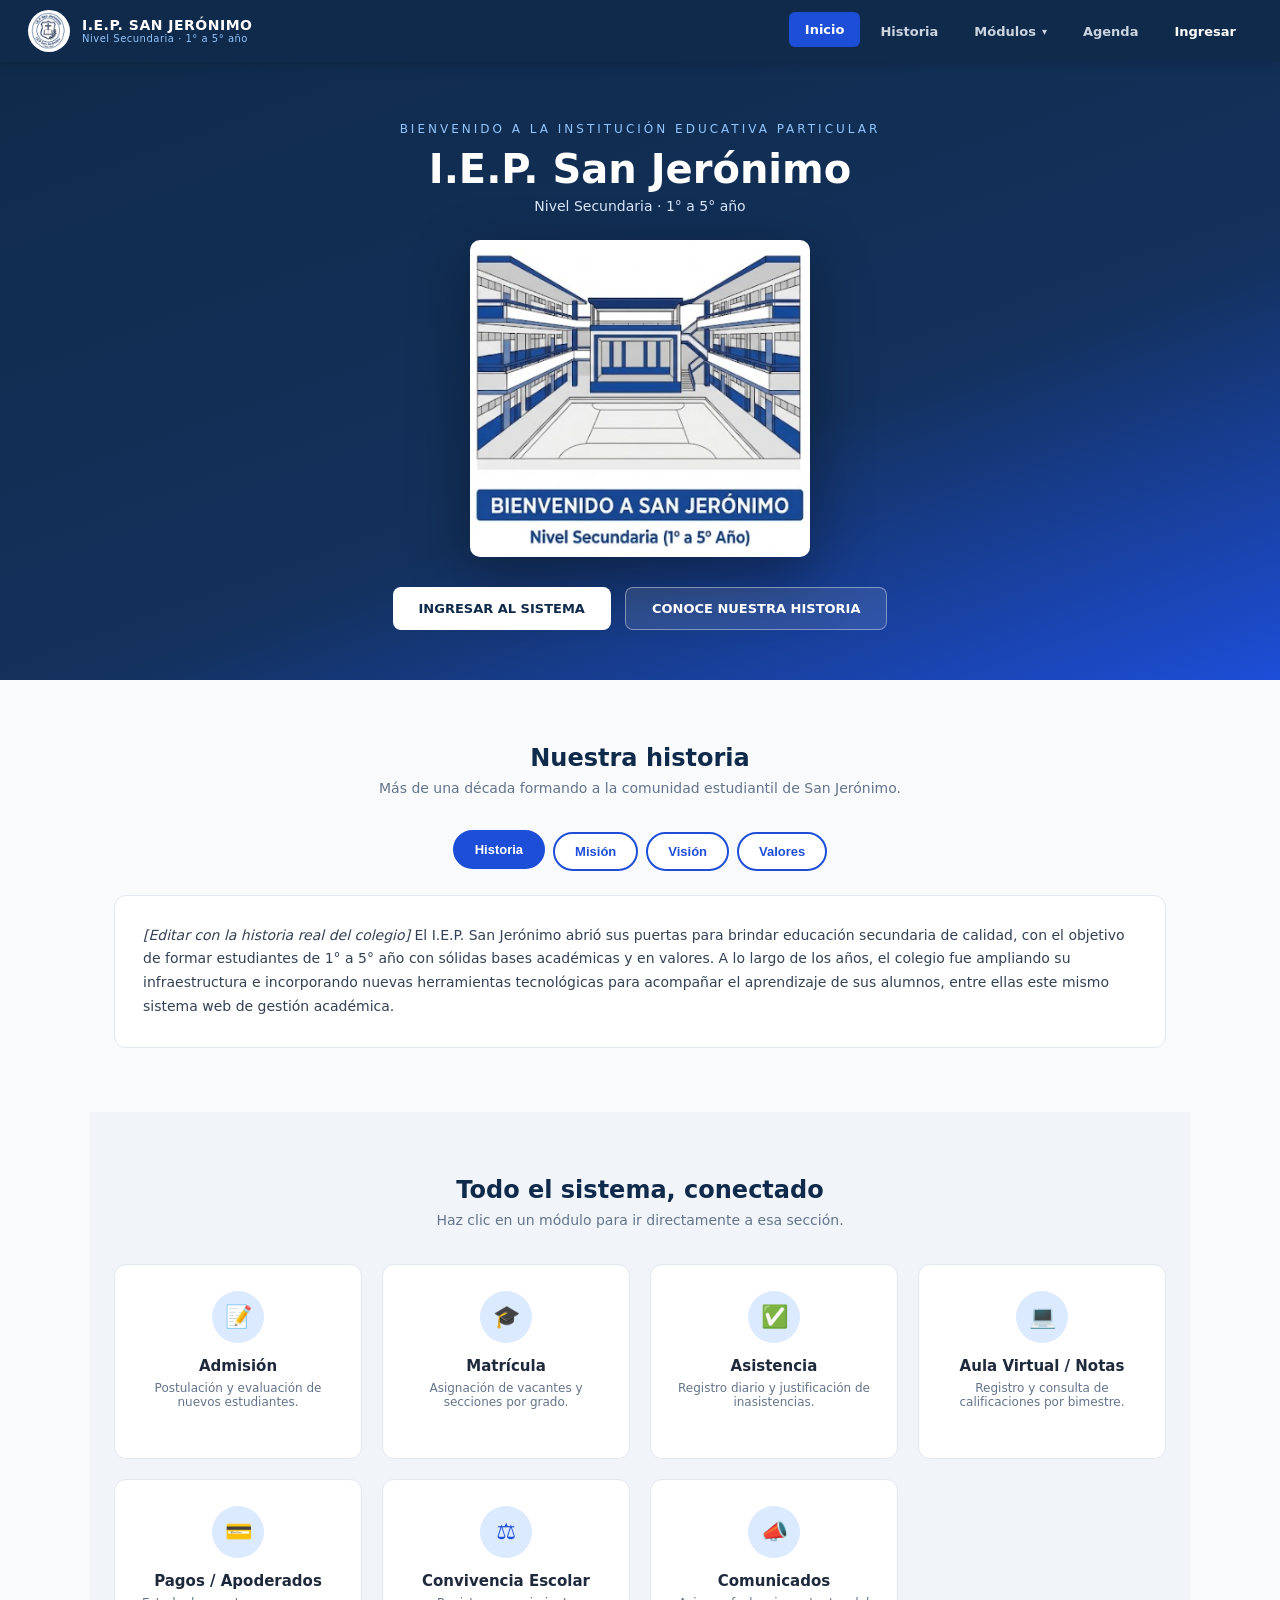
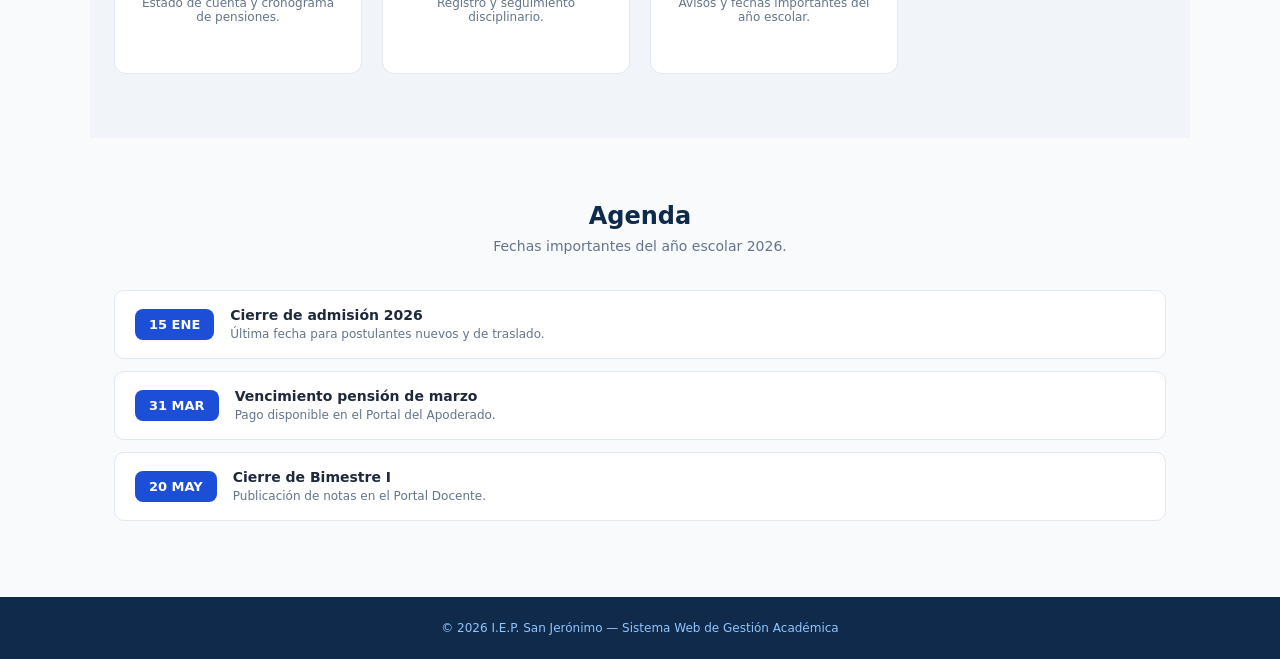
==== index.html @ d905e69b "Fix image source path in index.html" ====
<!DOCTYPE html>
<html lang="es">
<head>
    <meta charset="UTF-8">
    <meta name="viewport" content="width=device-width, initial-scale=1.0">
    <meta name="description" content="Portal Web Institucional I.E.P San Jerónimo - Gestión Académica">
    <title>I.E.P San Jerónimo - Inicio</title>
    <style>
        * { box-sizing: border-box; margin: 0; padding: 0; }
        html { scroll-behavior: smooth; }
        body { font-family: 'Segoe UI', system-ui, sans-serif; background: #f8fafc; color: #1e293b; min-height: 100vh; }
        :root { --azul-oscuro: #0f2a4a; --azul: #1d4ed8; --azul-claro: #dbeafe; }

        /* ===== NAVBAR ===== */
        .navbar { background: var(--azul-oscuro); color: white; padding: 10px 28px; display: flex; justify-content: space-between; align-items: center; position: sticky; top: 0; z-index: 1000; box-shadow: 0 2px 10px rgba(0,0,0,0.15); }
        .brand { display: flex; align-items: center; gap: 12px; }
        .brand img { width: 42px; height: 42px; border-radius: 50%; background: white; padding: 2px; }
        .brand-title { font-size: 14px; font-weight: 700; letter-spacing: 0.5px; line-height: 1.2; }
        .brand-title small { display: block; font-size: 10px; font-weight: 400; color: #93c5fd; }

        .nav-links { display: flex; gap: 4px; list-style: none; align-items: center; }
        .nav-links > li { position: relative; }
        .nav-links > li > a, .nav-links button.dropdown-toggle { color: #cbd5e1; text-decoration: none; padding: 10px 16px; border-radius: 6px; font-size: 13px; font-weight: 600; transition: all 0.25s ease; background: none; border: none; cursor: pointer; font-family: inherit; display: inline-flex; align-items: center; gap: 6px; }
        .nav-links > li > a:hover, .nav-links > li > a.active, .dropdown-toggle:hover { background: var(--azul); color: white; transform: translateY(-2px); }
        .caret { font-size: 10px; transition: transform 0.25s ease; }
        .nav-links li.open .caret { transform: rotate(180deg); }

        .dropdown-menu { position: absolute; top: 100%; left: 0; background: white; color: #1e293b; min-width: 200px; border-radius: 8px; box-shadow: 0 12px 30px rgba(0,0,0,0.2); overflow: hidden; margin-top: 8px;
            opacity: 0; visibility: hidden; transform: translateY(-10px) scale(0.97); transition: all 0.25s ease; }
        .nav-links li.open .dropdown-menu { opacity: 1; visibility: visible; transform: translateY(0) scale(1); }
        .dropdown-menu a { display: block; padding: 12px 16px; color: #334155; text-decoration: none; font-size: 13px; font-weight: 600; border-bottom: 1px solid #f1f5f9; transition: background 0.2s ease, padding-left 0.2s ease; }
        .dropdown-menu a:last-child { border-bottom: none; }
        .dropdown-menu a:hover { background: var(--azul-claro); color: var(--azul); padding-left: 22px; }

        .btn-ingresar { background: var(--azul); color: white !important; }
        .btn-ingresar:hover { background: #1e40af !important; }

        @media (max-width: 860px) { .nav-links { display: none; } }

        /* ===== HERO ===== */
        .hero { background: linear-gradient(160deg, var(--azul-oscuro), #13315c 60%, var(--azul)); padding: 60px 20px 50px; text-align: center; overflow: hidden; }
        .hero .eyebrow { color: #93c5fd; letter-spacing: 3px; text-transform: uppercase; font-size: 12px; opacity: 0; animation: fadeUp 0.7s ease-out 0.1s forwards; }
        .hero h1 { color: white; font-size: clamp(26px, 5vw, 40px); margin: 10px 0 6px; opacity: 0; animation: fadeUp 0.7s ease-out 0.3s forwards; }
        .hero .sub { color: #dbeafe; font-size: 14px; opacity: 0; animation: fadeUp 0.7s ease-out 0.5s forwards; }
        @keyframes fadeUp { from { opacity: 0; transform: translateY(24px); } to { opacity: 1; transform: translateY(0); } }

        .hero-illustration { max-width: 340px; margin: 26px auto 0; opacity: 0; animation: fadeUp 0.8s ease-out 0.65s forwards, float 5s ease-in-out 1.5s infinite; }
        .hero-illustration img { width: 100%; display: block; filter: drop-shadow(0 20px 30px rgba(0,0,0,0.35)); border-radius: 10px; }
        @keyframes float { 0%, 100% { transform: translateY(0); } 50% { transform: translateY(-12px); } }

        .hero-actions { margin-top: 30px; display: flex; gap: 14px; justify-content: center; flex-wrap: wrap; opacity: 0; animation: fadeUp 0.7s ease-out 0.9s forwards; }
        .btn-hero { padding: 13px 26px; border-radius: 8px; font-weight: 700; text-decoration: none; font-size: 13px; text-transform: uppercase; transition: all 0.3s ease; cursor: pointer; border: none; font-family: inherit; }
        .btn-hero.primary { background: white; color: var(--azul-oscuro); }
        .btn-hero.primary:hover { transform: translateY(-3px); box-shadow: 0 8px 20px rgba(0,0,0,0.3); }
        .btn-hero.ghost { background: rgba(255,255,255,0.1); color: white; border: 1px solid rgba(255,255,255,0.4); backdrop-filter: blur(4px); }
        .btn-hero.ghost:hover { background: rgba(255,255,255,0.2); transform: translateY(-3px); }

        /* ===== SECCIONES ===== */
        .section { max-width: 1100px; margin: 0 auto; padding: 64px 24px; }
        .section-title { text-align: center; margin-bottom: 36px; }
        .section-title h2 { color: var(--azul-oscuro); font-size: 24px; margin-bottom: 8px; }
        .section-title p { color: #64748b; font-size: 14px; }

        .reveal { opacity: 0; transform: translateY(30px); transition: opacity 0.7s ease, transform 0.7s ease; }
        .reveal.visible { opacity: 1; transform: translateY(0); }

        /* --- Historia con pestañas --- */
        .tabs { display: flex; justify-content: center; gap: 8px; flex-wrap: wrap; margin-bottom: 24px; }
        .tab-btn { padding: 10px 20px; border-radius: 999px; border: 2px solid var(--azul); background: white; color: var(--azul); font-weight: 700; font-size: 13px; cursor: pointer; transition: all 0.25s ease; }
        .tab-btn.active, .tab-btn:hover { background: var(--azul); color: white; transform: translateY(-2px); }
        .tab-panel { display: none; background: white; border: 1px solid #e2e8f0; border-radius: 12px; padding: 28px; font-size: 14px; line-height: 1.7; color: #334155; animation: fadeUp 0.5s ease-out; }
        .tab-panel.active { display: block; }

        /* --- Tarjetas de módulos (interactivas) --- */
        .cards { display: grid; grid-template-columns: repeat(auto-fit, minmax(220px, 1fr)); gap: 20px; }
        .card { background: white; border: 1px solid #e2e8f0; border-radius: 12px; padding: 26px; text-align: center; text-decoration: none; color: inherit; display: block; transition: transform 0.35s ease, box-shadow 0.35s ease, border-color 0.35s ease; position: relative; overflow: hidden; }
        .card:hover { transform: translateY(-8px) scale(1.02); box-shadow: 0 16px 30px rgba(0,0,0,0.12); border-color: var(--azul); }
        .card .icon { width: 52px; height: 52px; background: var(--azul-claro); color: var(--azul); border-radius: 50%; display: flex; align-items: center; justify-content: center; font-size: 22px; margin: 0 auto 14px; transition: transform 0.35s ease; }
        .card:hover .icon { transform: rotate(-8deg) scale(1.1); }
        .card h3 { font-size: 15px; margin-bottom: 6px; color: #1e293b; }
        .card p { font-size: 12px; color: #64748b; }
        .card .clic { font-size: 11px; color: var(--azul); font-weight: 700; text-transform: uppercase; letter-spacing: 0.5px; margin-top: 10px; opacity: 0; transform: translateY(6px); transition: all 0.3s ease; }
        .card:hover .clic { opacity: 1; transform: translateY(0); }
        .card.disabled { opacity: 0.55; cursor: not-allowed; }
        .card.disabled:hover { transform: none; box-shadow: none; border-color: #e2e8f0; }

        .agenda-item { display: flex; gap: 16px; align-items: center; background: white; border: 1px solid #e2e8f0; border-radius: 10px; padding: 16px 20px; margin-bottom: 12px; transition: transform 0.3s ease, border-color 0.3s ease; }
        .agenda-item:hover { transform: translateX(6px); border-color: var(--azul); }
        .agenda-date { background: var(--azul); color: white; border-radius: 8px; padding: 8px 14px; font-weight: 700; font-size: 13px; min-width: 64px; text-align: center; }
        .agenda-text strong { display: block; font-size: 14px; }
        .agenda-text span { font-size: 12px; color: #64748b; }

        footer { background: var(--azul-oscuro); color: #93c5fd; text-align: center; padding: 24px; font-size: 12px; }

        /* ===== MODAL LOGIN ===== */
        .modal-overlay { position: fixed; inset: 0; background: rgba(15,23,42,0.6); backdrop-filter: blur(3px); display: flex; align-items: center; justify-content: center; z-index: 2000;
            opacity: 0; visibility: hidden; transition: opacity 0.3s ease, visibility 0.3s ease; padding: 20px; }
        .modal-overlay.open { opacity: 1; visibility: visible; }
        .card-login { background: white; border-radius: 12px; box-shadow: 0 20px 50px rgba(0,0,0,0.35); width: 100%; max-width: 400px; overflow: hidden;
            transform: scale(0.9) translateY(20px); transition: transform 0.3s ease; }
        .modal-overlay.open .card-login { transform: scale(1) translateY(0); }
        .card-header { background: var(--azul); color: white; padding: 20px; text-align: center; position: relative; }
        .card-header h1 { font-size: 18px; text-transform: uppercase; font-weight: 700; }
        .modal-close { position: absolute; top: 12px; right: 14px; background: none; border: none; color: white; font-size: 20px; cursor: pointer; transition: transform 0.2s ease; }
        .modal-close:hover { transform: rotate(90deg); }
        .card-body { padding: 25px; }
        .form-group { margin-bottom: 16px; }
        label { display: block; font-weight: 600; margin-bottom: 6px; font-size: 13px; color: #334155; }
        input, select, button.btn-main { width: 100%; padding: 11px; border: 1px solid #cbd5e1; border-radius: 6px; font-size: 13px; transition: all 0.3s ease; }
        input:focus, select:focus { outline: none; border-color: var(--azul); box-shadow: 0 0 0 3px rgba(29,78,216,0.15); }
        .btn-main { background: var(--azul); color: white; border: none; font-weight: 700; cursor: pointer; text-transform: uppercase; margin-top: 10px; }
        .btn-main:hover { background: #1e40af; transform: translateY(-2px); box-shadow: 0 4px 12px rgba(29,78,216,0.3); }
        .hint { font-size: 11px; color: #64748b; margin-top: 10px; text-align: center; }
    </style>
</head>
<body>
    <nav class="navbar">
        <div class="brand">
            <img src="logo.png" alt="Logo I.E.P San Jerónimo">
            <div class="brand-title">I.E.P. SAN JERÓNIMO<small>Nivel Secundaria · 1° a 5° año</small></div>
        </div>
        <ul class="nav-links">
            <li><a href="index.html" class="active">Inicio</a></li>
            <li><a href="#historia">Historia</a></li>
            <li class="dropdown">
                <button class="dropdown-toggle" data-dropdown>Módulos <span class="caret">▾</span></button>
                <div class="dropdown-menu">
                    <a href="admision.html">Admisión</a>
                    <a href="matricula.html">Matrícula</a>
                    <a href="notas.html">Portal Docente</a>
                    <a href="libreta.html">Apoderados</a>
                    <a href="procesos.html">Convivencia</a>
                </div>
            </li>
            <li><a href="#agenda">Agenda</a></li>
            <li><button class="dropdown-toggle btn-ingresar" id="btn-abrir-login">Ingresar</button></li>
        </ul>
    </nav>

    <header class="hero">
        <div class="eyebrow">Bienvenido a la Institución Educativa Particular</div>
        <h1>I.E.P. San Jerónimo</h1>
        <p class="sub">Nivel Secundaria · 1° a 5° año</p>
        <div class="hero-illustration"><img src="bienvenida.png" alt="Ilustración del colegio San Jerónimo"></div>
        <div class="hero-actions">
            <button class="btn-hero primary" id="btn-hero-login">Ingresar al sistema</button>
            <a href="#historia" class="btn-hero ghost">Conoce nuestra historia</a>
        </div>
    </header>

    <section class="section" id="historia">
        <div class="section-title reveal">
            <h2>Nuestra historia</h2>
            <p>Más de una década formando a la comunidad estudiantil de San Jerónimo.</p>
        </div>
        <div class="tabs reveal">
            <button class="tab-btn active" data-tab="historia">Historia</button>
            <button class="tab-btn" data-tab="mision">Misión</button>
            <button class="tab-btn" data-tab="vision">Visión</button>
            <button class="tab-btn" data-tab="valores">Valores</button>
        </div>
        <div class="tab-panel active" id="tab-historia">
            <p><em>[Editar con la historia real del colegio]</em> El I.E.P. San Jerónimo abrió sus puertas para brindar educación secundaria de calidad, con el objetivo de formar estudiantes de 1° a 5° año con sólidas bases académicas y en valores. A lo largo de los años, el colegio fue ampliando su infraestructura e incorporando nuevas herramientas tecnológicas para acompañar el aprendizaje de sus alumnos, entre ellas este mismo sistema web de gestión académica.</p>
        </div>
        <div class="tab-panel" id="tab-mision">
            <p><em>[Editar con la misión real del colegio]</em> Brindar una educación secundaria integral, que combine excelencia académica, formación en valores y uso responsable de la tecnología, preparando a los estudiantes para los retos de la educación superior y la vida.</p>
        </div>
        <div class="tab-panel" id="tab-vision">
            <p><em>[Editar con la visión real del colegio]</em> Ser reconocidos como una institución educativa líder en la formación de estudiantes de secundaria, destacando por la innovación en sus procesos académicos y administrativos.</p>
        </div>
        <div class="tab-panel" id="tab-valores">
            <p><em>[Editar con los valores reales del colegio]</em> Respeto, responsabilidad, honestidad y compromiso con el aprendizaje, presentes en cada nivel de 1° a 5° de secundaria.</p>
        </div>
    </section>

    <section class="section" id="modulos" style="background:#f1f5f9;">
        <div class="section-title reveal">
            <h2>Todo el sistema, conectado</h2>
            <p>Haz clic en un módulo para ir directamente a esa sección.</p>
        </div>
        <div class="cards">
            <a href="admision.html" class="card reveal"><div class="icon">📝</div><h3>Admisión</h3><p>Postulación y evaluación de nuevos estudiantes.</p><div class="clic">Hacer clic para ver →</div></a>
            <a href="matricula.html" class="card reveal"><div class="icon">🎓</div><h3>Matrícula</h3><p>Asignación de vacantes y secciones por grado.</p><div class="clic">Hacer clic para ver →</div></a>
            <a href="asistencia.html" class="card reveal"><div class="icon">✅</div><h3>Asistencia</h3><p>Registro diario y justificación de inasistencias.</p><div class="clic">Hacer clic para ver →</div></a>
            <a href="notas.html" class="card reveal"><div class="icon">💻</div><h3>Aula Virtual / Notas</h3><p>Registro y consulta de calificaciones por bimestre.</p><div class="clic">Hacer clic para ver →</div></a>
            <a href="libreta.html" class="card reveal"><div class="icon">💳</div><h3>Pagos / Apoderados</h3><p>Estado de cuenta y cronograma de pensiones.</p><div class="clic">Hacer clic para ver →</div></a>
            <a href="procesos.html" class="card reveal"><div class="icon">⚖️</div><h3>Convivencia Escolar</h3><p>Registro y seguimiento disciplinario.</p><div class="clic">Hacer clic para ver →</div></a>
            <a href="#agenda" class="card reveal"><div class="icon">📣</div><h3>Comunicados</h3><p>Avisos y fechas importantes del año escolar.</p><div class="clic">Hacer clic para ver →</div></a>
        </div>
    </section>

    <section class="section" id="agenda">
        <div class="section-title reveal">
            <h2>Agenda</h2>
            <p>Fechas importantes del año escolar 2026.</p>
        </div>
        <div class="agenda-item reveal">
            <div class="agenda-date">15 ENE</div>
            <div class="agenda-text"><strong>Cierre de admisión 2026</strong><span>Última fecha para postulantes nuevos y de traslado.</span></div>
        </div>
        <div class="agenda-item reveal">
            <div class="agenda-date">31 MAR</div>
            <div class="agenda-text"><strong>Vencimiento pensión de marzo</strong><span>Pago disponible en el Portal del Apoderado.</span></div>
        </div>
        <div class="agenda-item reveal">
            <div class="agenda-date">20 MAY</div>
            <div class="agenda-text"><strong>Cierre de Bimestre I</strong><span>Publicación de notas en el Portal Docente.</span></div>
        </div>
    </section>

    <footer>
        © 2026 I.E.P. San Jerónimo — Sistema Web de Gestión Académica
    </footer>

    <div class="modal-overlay" id="modal-login">
        <div class="card-login">
            <header class="card-header">
                <button class="modal-close" id="btn-cerrar-login">✕</button>
                <h1>Acceso al Sistema</h1>
                <p style="font-size: 12px; opacity: 0.9;">Nivel Secundaria (1° a 5° Año)</p>
            </header>
            <section class="card-body">
                <form id="form-login">
                    <div class="form-group">
                        <label for="rol">Rol de Usuario</label>
                        <select id="rol">
                            <option value="ADMINISTRADOR">Administrador</option>
                            <option value="PROFESOR">Profesor</option>
                            <option value="AUXILIAR">Auxiliar / Coordinador</option>
                            <option value="ESTUDIANTE">Estudiante</option>
                            <option value="APODERADO">Apoderado</option>
                        </select>
                    </div>
                    <div class="form-group">
                        <label for="codigo">Código de Alumno / DNI</label>
                        <input type="text" id="codigo" placeholder="Ingrese su código o DNI" required>
                    </div>
                    <div class="form-group">
                        <label for="pass">Contraseña</label>
                        <input type="password" id="pass" placeholder="••••••••" required>
                    </div>
                    <button type="submit" class="btn-main">Ingresar al Sistema</button>
                    <p class="hint">La contraseña no se valida aún contra base de datos (avance de Semana 8: control de acceso por sesión de rol).</p>
                </form>
            </section>
        </div>
    </div>

    <script src="auth.js"></script>
    <script>
        // --- Dropdown de módulos ---
        document.querySelectorAll('[data-dropdown]').forEach(function (btn) {
            btn.addEventListener('click', function (e) {
                e.stopPropagation();
                btn.parentElement.classList.toggle('open');
            });
        });
        document.addEventListener('click', function () {
            document.querySelectorAll('li.dropdown.open').forEach(li => li.classList.remove('open'));
        });

        // --- Pestañas de Historia/Misión/Visión/Valores ---
        document.querySelectorAll('.tab-btn').forEach(function (btn) {
            btn.addEventListener('click', function () {
                document.querySelectorAll('.tab-btn').forEach(b => b.classList.remove('active'));
                document.querySelectorAll('.tab-panel').forEach(p => p.classList.remove('active'));
                btn.classList.add('active');
                document.getElementById('tab-' + btn.dataset.tab).classList.add('active');
            });
        });

        // --- Modal de login ---
        const modal = document.getElementById('modal-login');
        function abrirModal() { modal.classList.add('open'); }
        function cerrarModal() { modal.classList.remove('open'); }
        document.getElementById('btn-abrir-login').addEventListener('click', abrirModal);
        document.getElementById('btn-hero-login').addEventListener('click', abrirModal);
        document.getElementById('btn-cerrar-login').addEventListener('click', cerrarModal);
        modal.addEventListener('click', function (e) { if (e.target === modal) cerrarModal(); });

        document.getElementById('form-login').addEventListener('submit', function (e) {
            e.preventDefault();
            const rol = document.getElementById('rol').value;
            const codigo = document.getElementById('codigo').value;
            iniciarSesion(rol, codigo);
            const destino = PAGINAS_PERMITIDAS[rol][0];
            window.location.href = destino;
        });

        (function () {
            const sesion = obtenerSesion();
            if (sesion && PAGINAS_PERMITIDAS[sesion.rol]) {
                const btnHero = document.getElementById('btn-hero-login');
                btnHero.textContent = 'Continuar como ' + sesion.rol;
                btnHero.onclick = function () { window.location.href = PAGINAS_PERMITIDAS[sesion.rol][0]; };
            }
        })();

        // --- Scroll reveal ---
        const observer = new IntersectionObserver(function (entries) {
            entries.forEach(function (entry) {
                if (entry.isIntersecting) {
                    entry.target.classList.add('visible');
                    observer.unobserve(entry.target);
                }
            });
        }, { threshold: 0.15 });
        document.querySelectorAll('.reveal').forEach(function (el) { observer.observe(el); });
    </script>
</body>
</html>
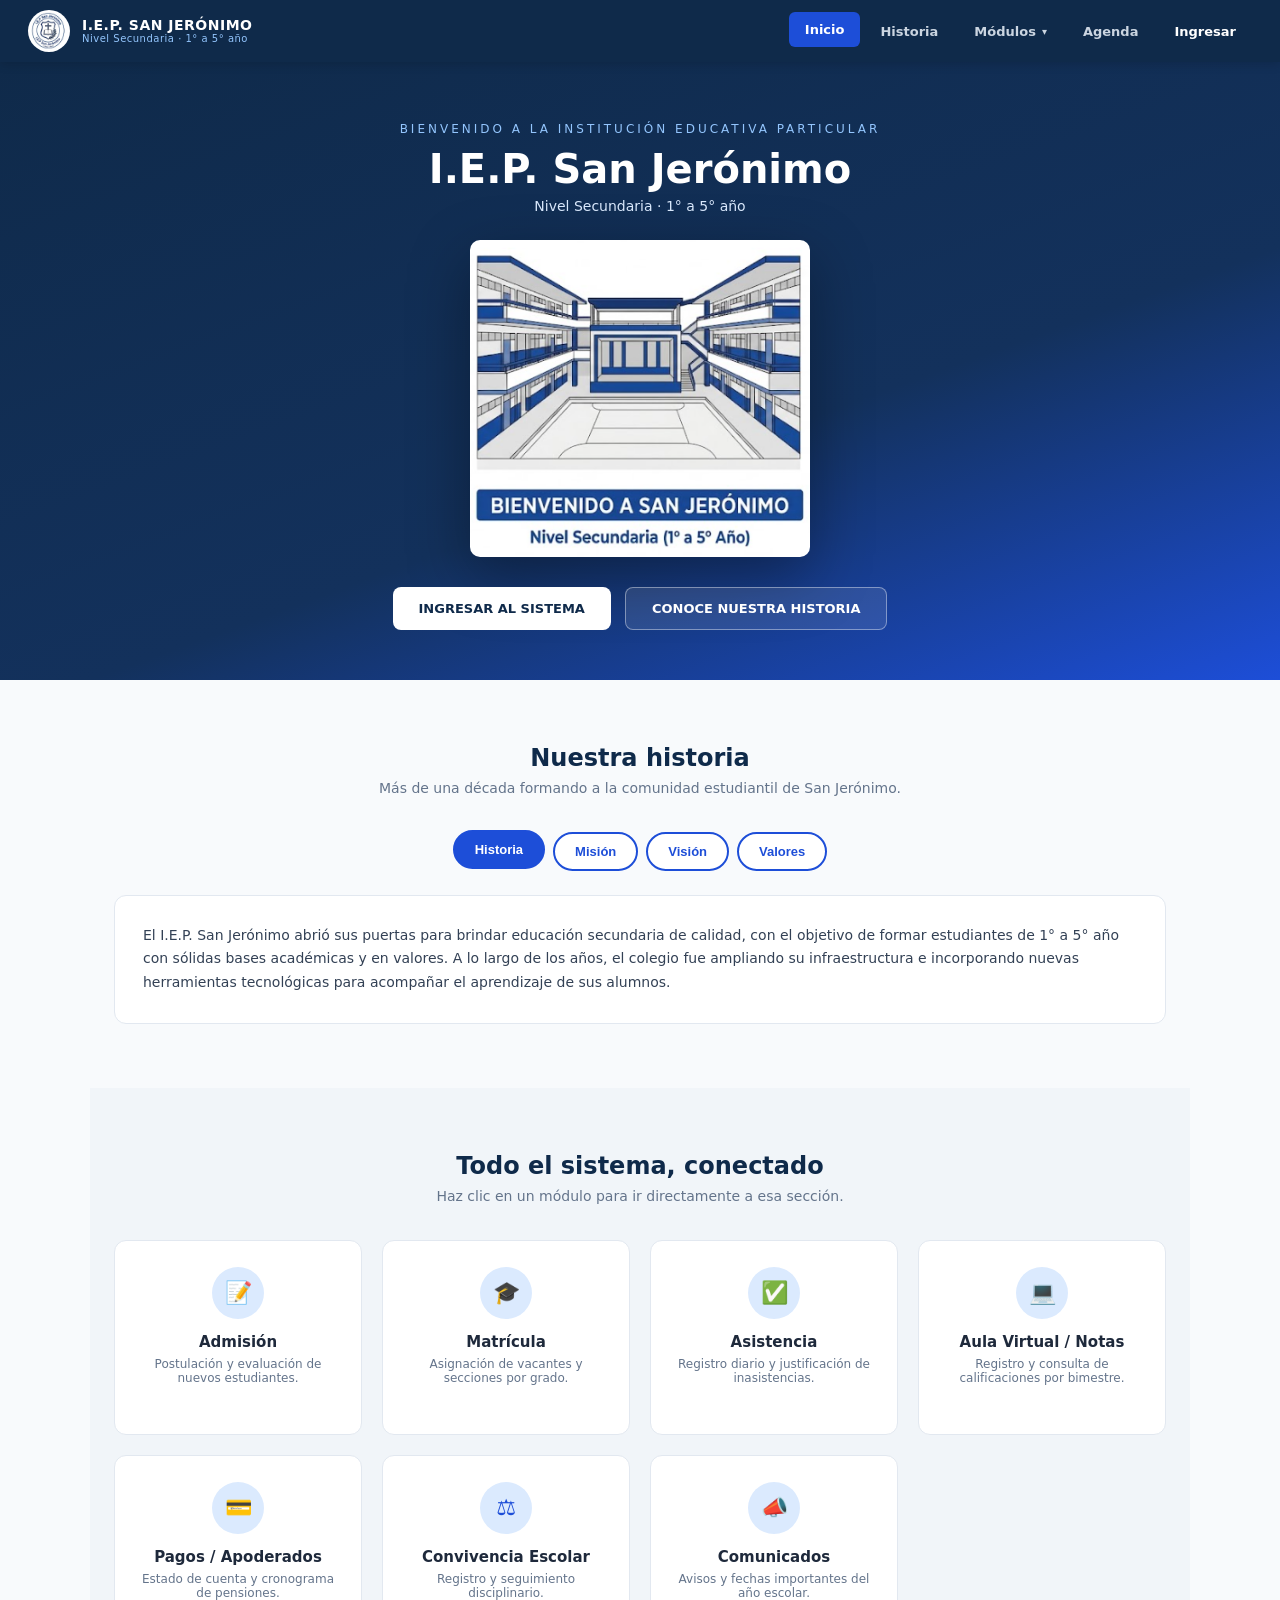
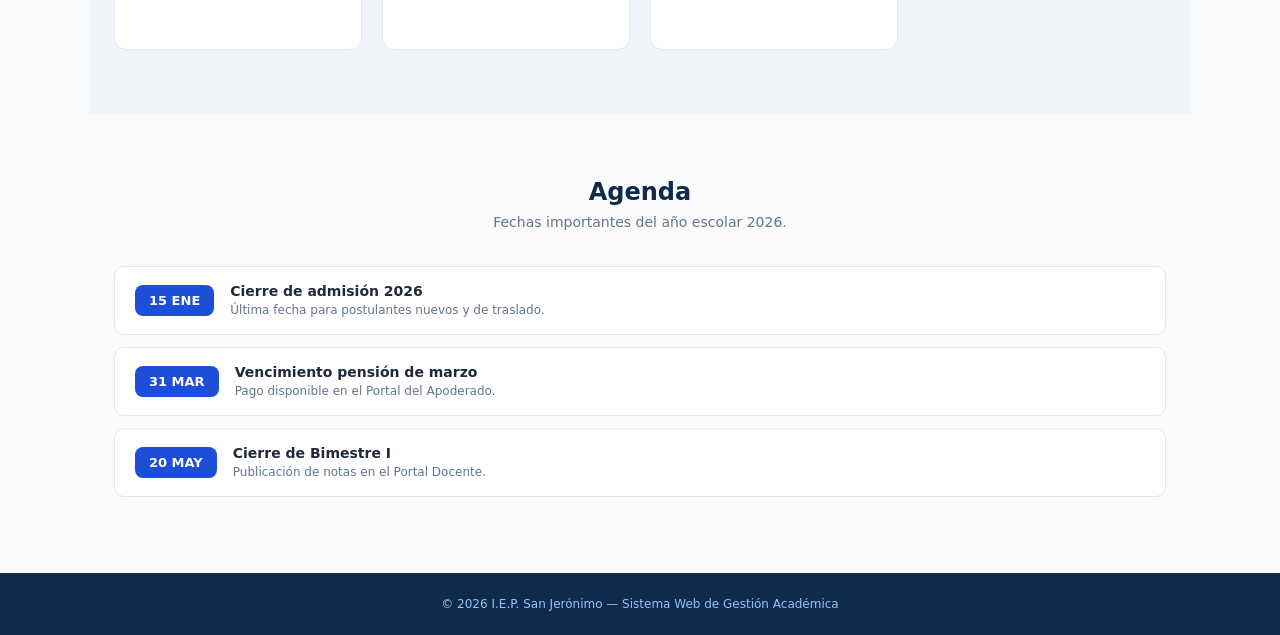
==== commit 8282e128: "Update index.html" ====
--- a/index.html
+++ b/index.html
@@ -160,16 +160,16 @@
             <button class="tab-btn" data-tab="valores">Valores</button>
         </div>
         <div class="tab-panel active" id="tab-historia">
-            <p><em>[Editar con la historia real del colegio]</em> El I.E.P. San Jerónimo abrió sus puertas para brindar educación secundaria de calidad, con el objetivo de formar estudiantes de 1° a 5° año con sólidas bases académicas y en valores. A lo largo de los años, el colegio fue ampliando su infraestructura e incorporando nuevas herramientas tecnológicas para acompañar el aprendizaje de sus alumnos, entre ellas este mismo sistema web de gestión académica.</p>
+            <p><em></em> El I.E.P. San Jerónimo abrió sus puertas para brindar educación secundaria de calidad, con el objetivo de formar estudiantes de 1° a 5° año con sólidas bases académicas y en valores. A lo largo de los años, el colegio fue ampliando su infraestructura e incorporando nuevas herramientas tecnológicas para acompañar el aprendizaje de sus alumnos.</p>
         </div>
         <div class="tab-panel" id="tab-mision">
-            <p><em>[Editar con la misión real del colegio]</em> Brindar una educación secundaria integral, que combine excelencia académica, formación en valores y uso responsable de la tecnología, preparando a los estudiantes para los retos de la educación superior y la vida.</p>
+            <p><em></em> Brindar una educación secundaria integral, que combine excelencia académica, formación en valores y uso responsable de la tecnología, preparando a los estudiantes para los retos de la educación superior y la vida.</p>
         </div>
         <div class="tab-panel" id="tab-vision">
-            <p><em>[Editar con la visión real del colegio]</em> Ser reconocidos como una institución educativa líder en la formación de estudiantes de secundaria, destacando por la innovación en sus procesos académicos y administrativos.</p>
+            <p><em></em> Ser reconocidos como una institución educativa líder en la formación de estudiantes de secundaria, destacando por la innovación en sus procesos académicos y administrativos.</p>
         </div>
         <div class="tab-panel" id="tab-valores">
-            <p><em>[Editar con los valores reales del colegio]</em> Respeto, responsabilidad, honestidad y compromiso con el aprendizaje, presentes en cada nivel de 1° a 5° de secundaria.</p>
+            <p><em></em> Respeto, responsabilidad, honestidad y compromiso con el aprendizaje, presentes en cada nivel de 1° a 5° de secundaria.</p>
         </div>
     </section>
 
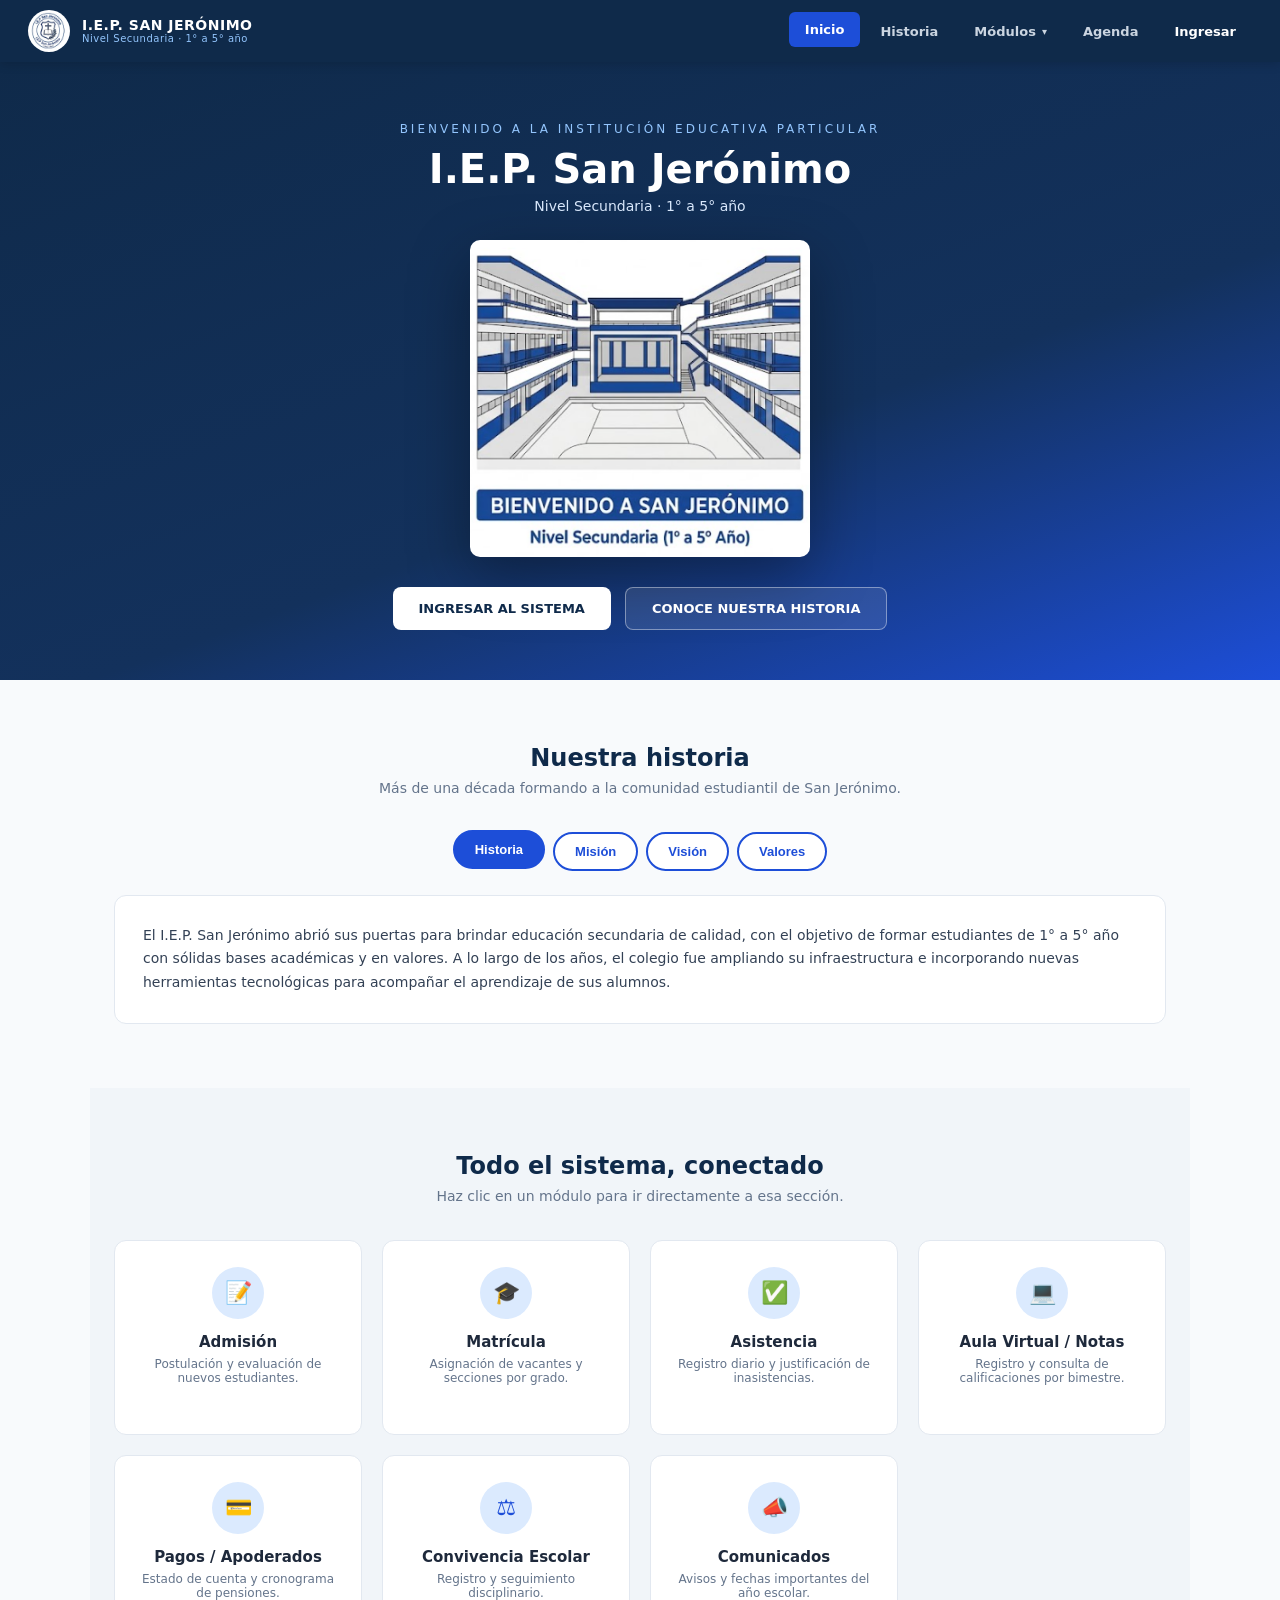
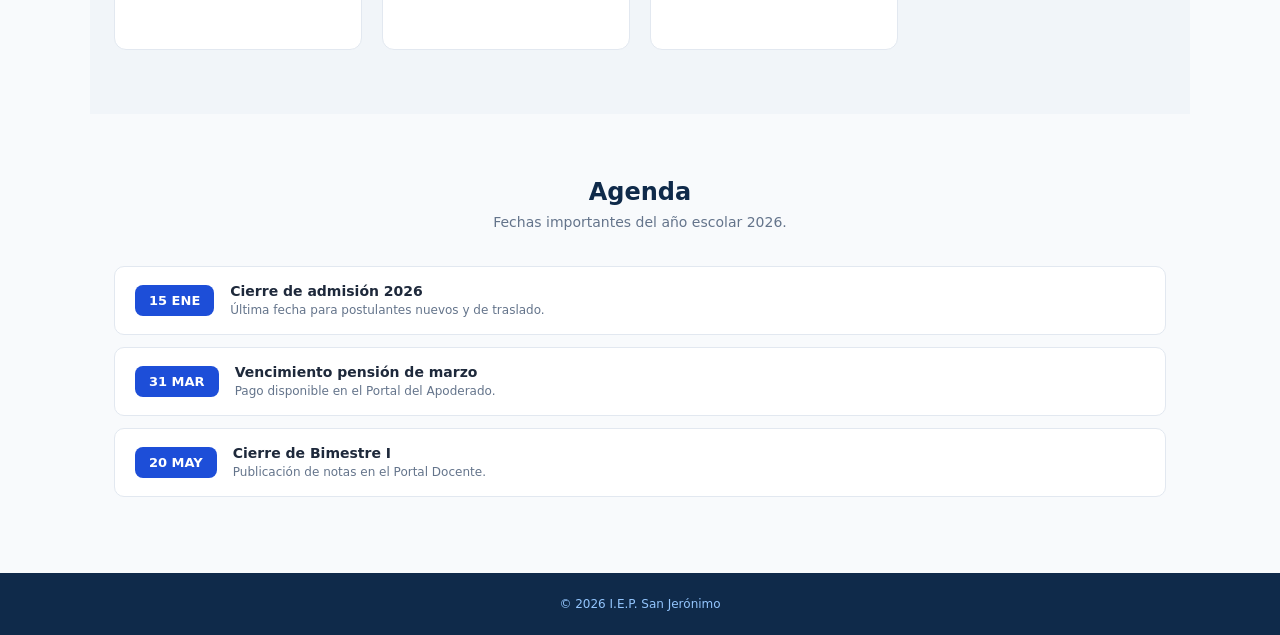
==== commit 3ae84a3f: "Update index.html" ====
--- a/index.html
+++ b/index.html
@@ -209,7 +209,7 @@
     </section>
 
     <footer>
-        © 2026 I.E.P. San Jerónimo — Sistema Web de Gestión Académica
+        © 2026 I.E.P. San Jerónimo
     </footer>
 
     <div class="modal-overlay" id="modal-login">
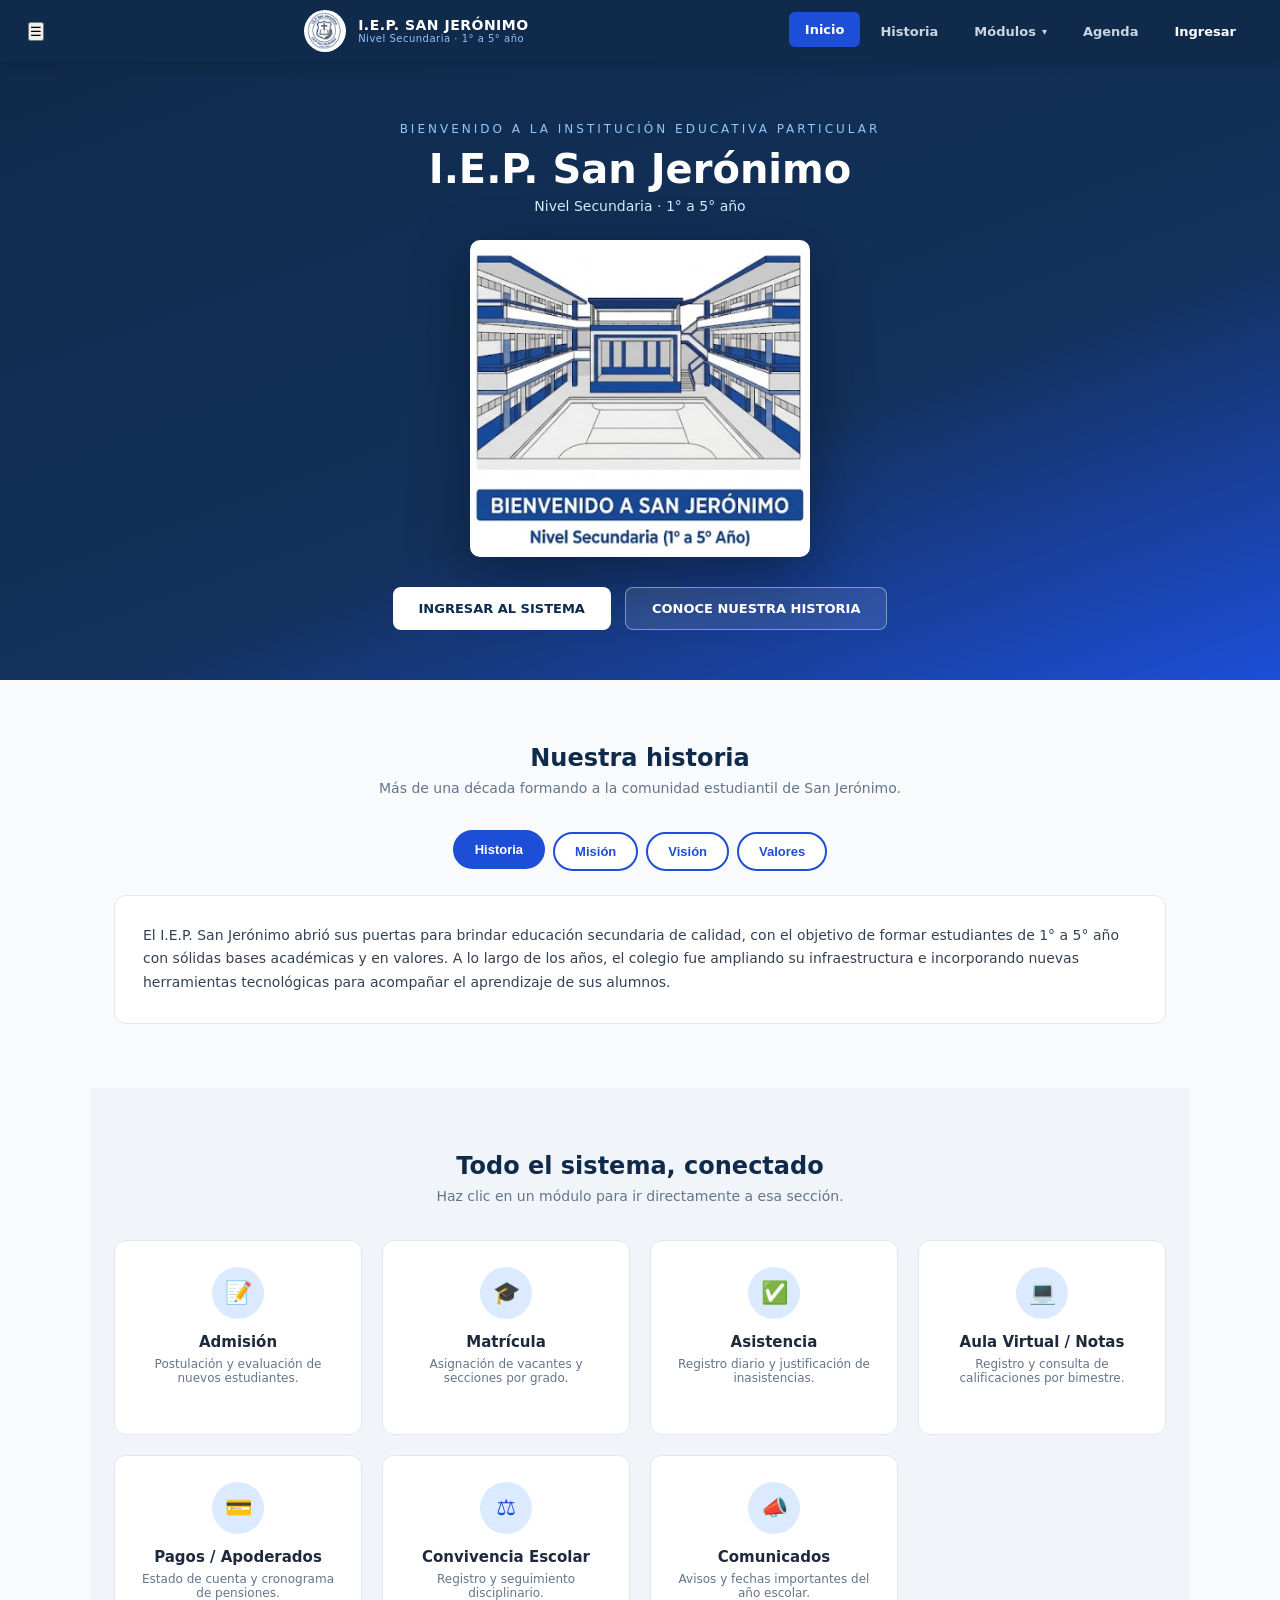
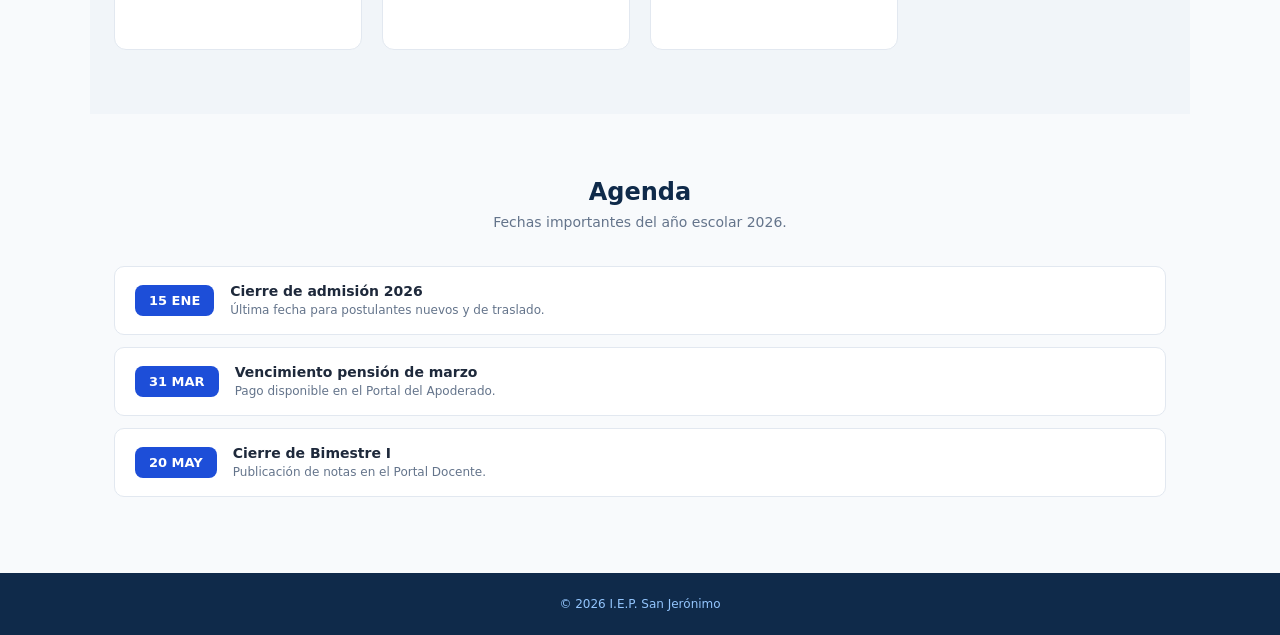
==== commit 51722238: "index.html" ====
--- a/index.html
+++ b/index.html
@@ -112,9 +112,11 @@
         .btn-main:hover { background: #1e40af; transform: translateY(-2px); box-shadow: 0 4px 12px rgba(29,78,216,0.3); }
         .hint { font-size: 11px; color: #64748b; margin-top: 10px; text-align: center; }
     </style>
+    <link rel="stylesheet" href="styles.css">
 </head>
 <body>
     <nav class="navbar">
+        <button class="nav-toggle" type="button" aria-label="Abrir menú" aria-expanded="false"><span>☰</span></button>
         <div class="brand">
             <img src="logo.png" alt="Logo I.E.P San Jerónimo">
             <div class="brand-title">I.E.P. SAN JERÓNIMO<small>Nivel Secundaria · 1° a 5° año</small></div>
@@ -248,7 +250,18 @@
 
     <script src="auth.js"></script>
     <script>
-        // --- Dropdown de módulos ---
+        // --- Menú móvil ---
+    document.querySelectorAll('.nav-toggle').forEach(function (btn) {
+        btn.addEventListener('click', function () {
+            const nav = document.querySelector('.navbar .nav-links');
+            if (!nav) return;
+            const abierto = nav.classList.toggle('mobile-open');
+            btn.setAttribute('aria-expanded', String(abierto));
+            btn.querySelector('span').textContent = abierto ? '×' : '☰';
+        });
+    });
+
+    // --- Dropdown de módulos ---
         document.querySelectorAll('[data-dropdown]').forEach(function (btn) {
             btn.addEventListener('click', function (e) {
                 e.stopPropagation();
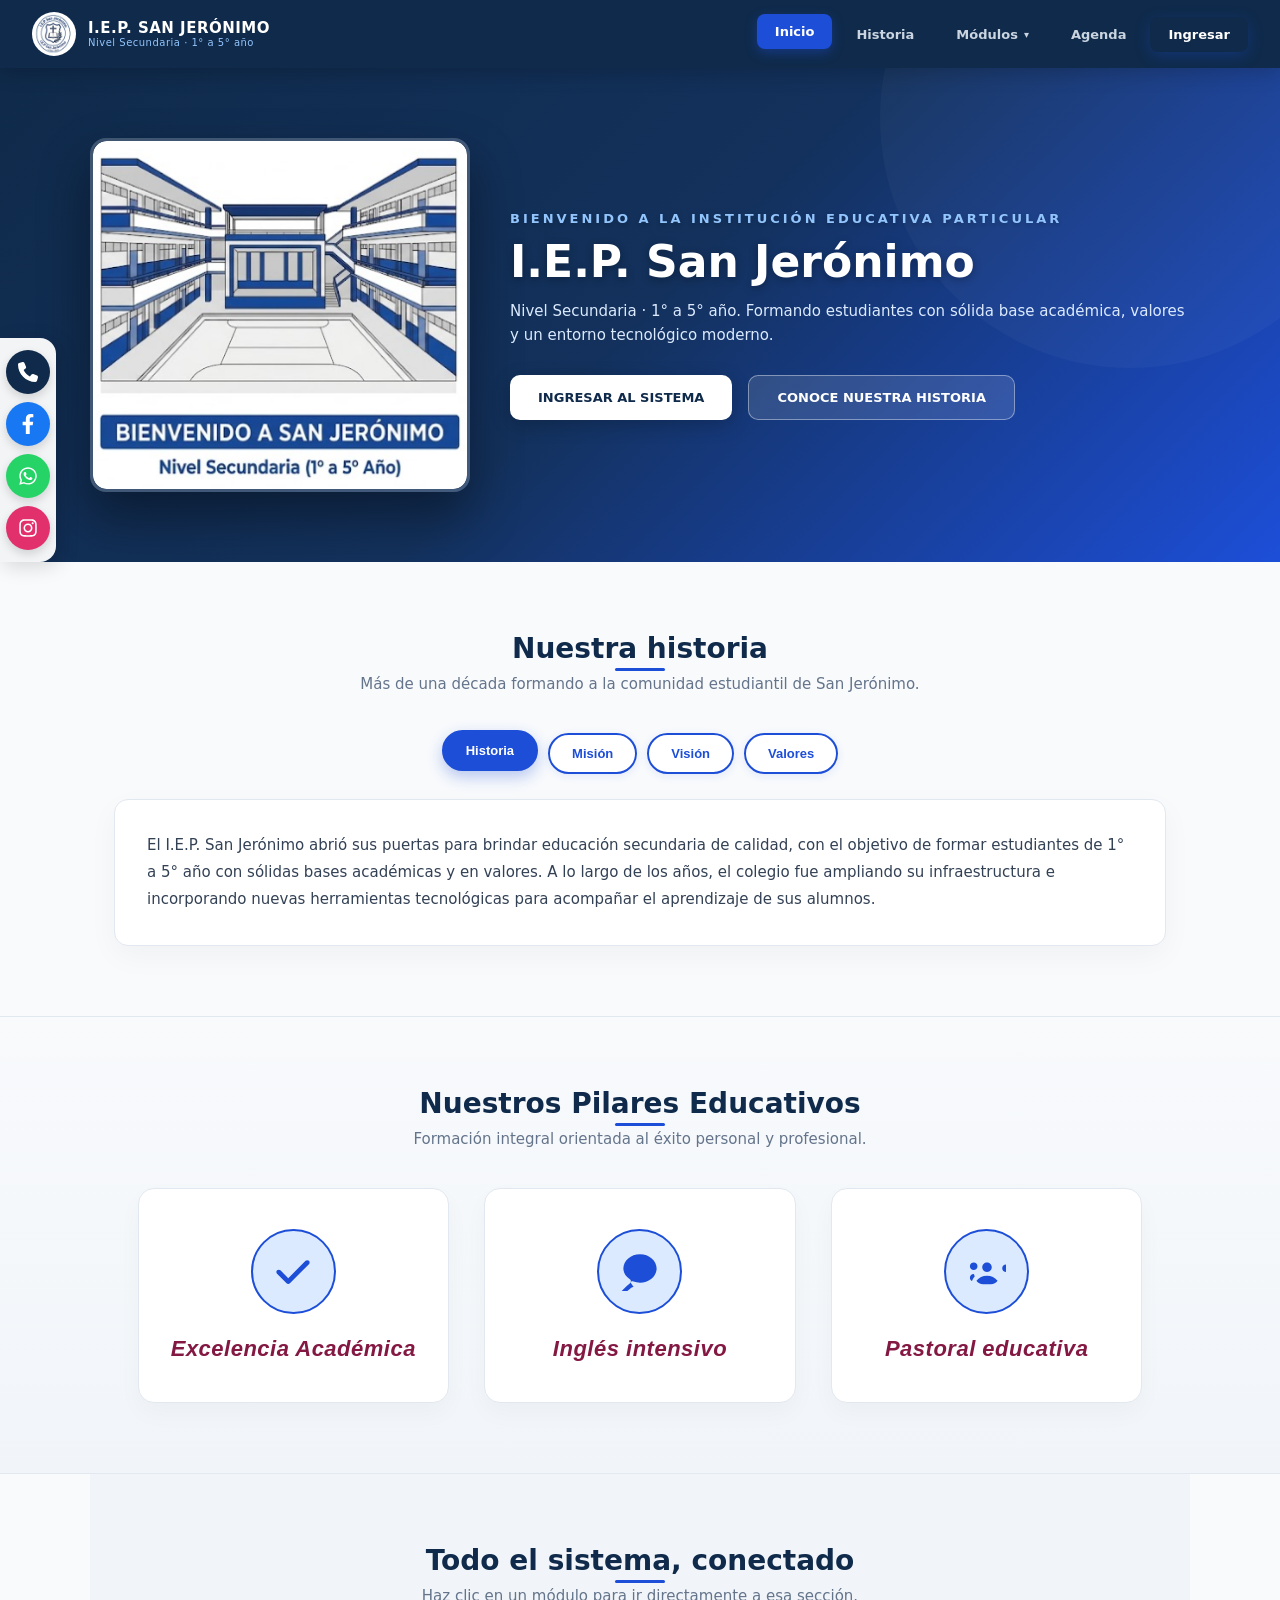
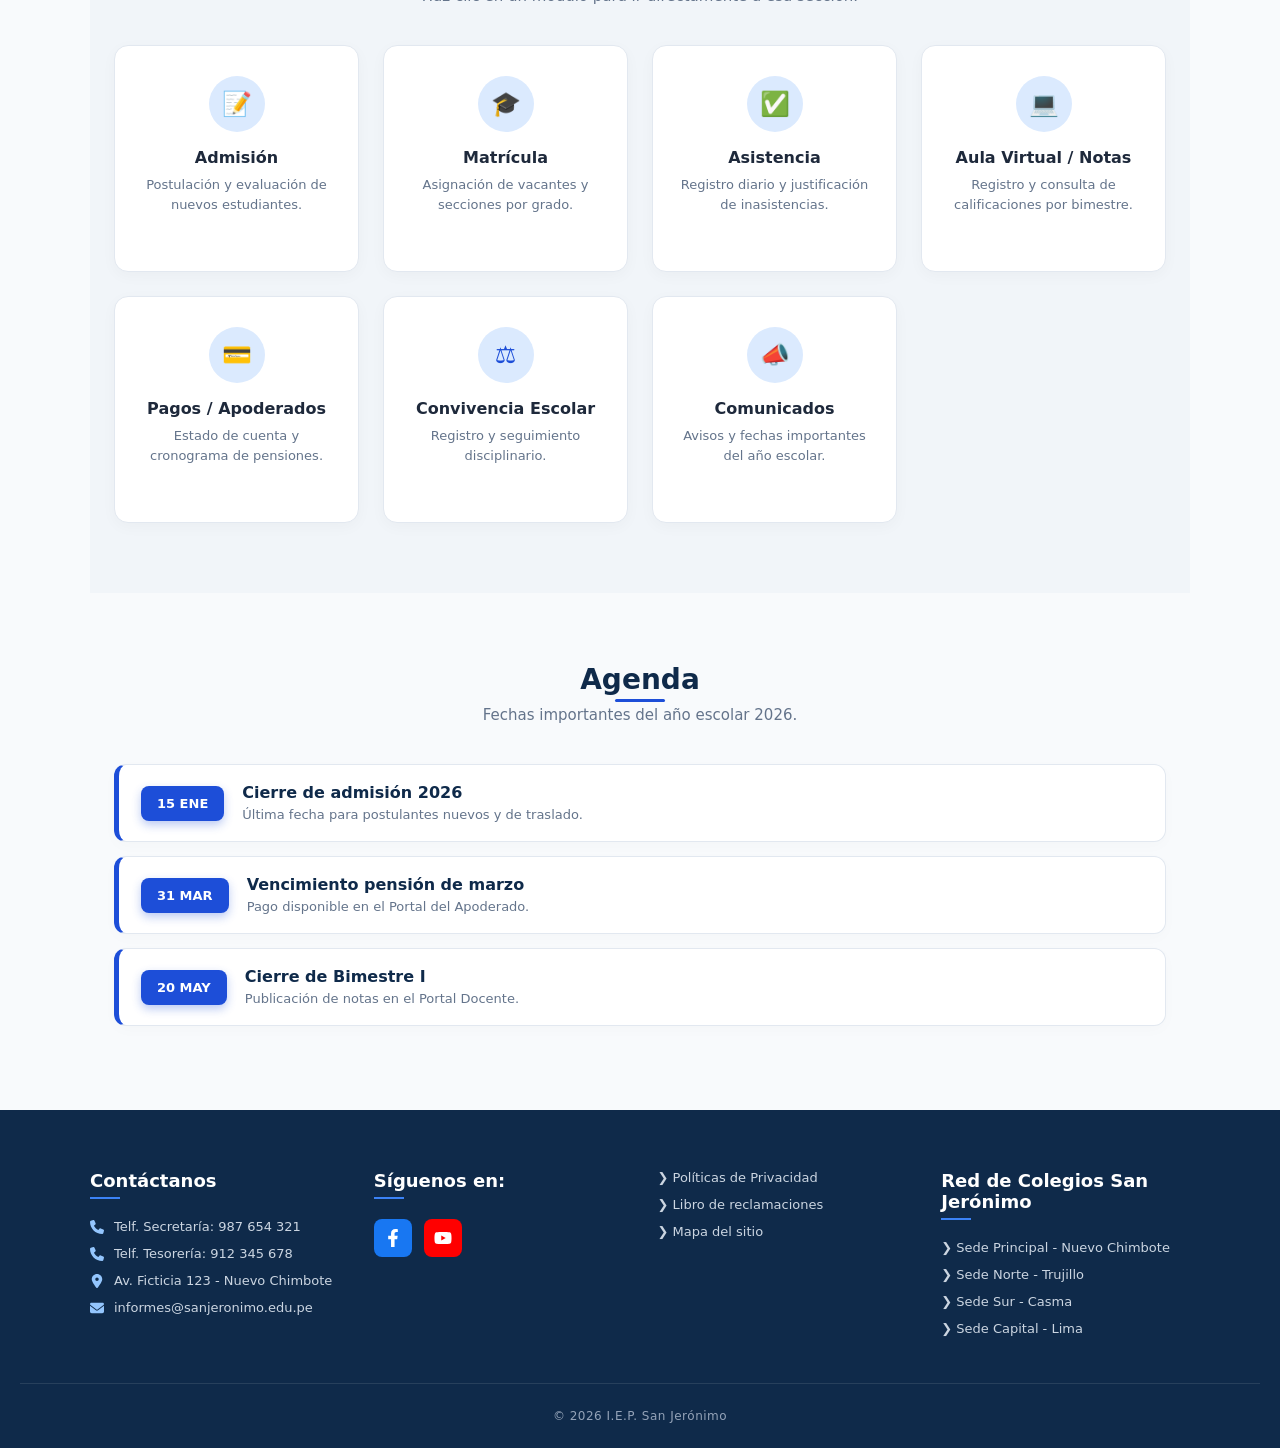
==== commit 2195a999: "Update print statement from 'Hello' to 'Goodbye'" ====
--- a/index.html
+++ b/index.html
@@ -8,117 +8,223 @@
     <style>
         * { box-sizing: border-box; margin: 0; padding: 0; }
         html { scroll-behavior: smooth; }
-        body { font-family: 'Segoe UI', system-ui, sans-serif; background: #f8fafc; color: #1e293b; min-height: 100vh; }
+        body { font-family: 'Segoe UI', system-ui, sans-serif; background: #f8fafc; color: #1e293b; min-height: 100vh; overflow-x: hidden; }
         :root { --azul-oscuro: #0f2a4a; --azul: #1d4ed8; --azul-claro: #dbeafe; }
 
         /* ===== NAVBAR ===== */
-        .navbar { background: var(--azul-oscuro); color: white; padding: 10px 28px; display: flex; justify-content: space-between; align-items: center; position: sticky; top: 0; z-index: 1000; box-shadow: 0 2px 10px rgba(0,0,0,0.15); }
+        .navbar { background: var(--azul-oscuro); color: white; padding: 12px 32px; display: flex; justify-content: space-between; align-items: center; position: sticky; top: 0; z-index: 1000; box-shadow: 0 4px 20px rgba(0,0,0,0.2); }
         .brand { display: flex; align-items: center; gap: 12px; }
-        .brand img { width: 42px; height: 42px; border-radius: 50%; background: white; padding: 2px; }
-        .brand-title { font-size: 14px; font-weight: 700; letter-spacing: 0.5px; line-height: 1.2; }
+        .brand img { width: 44px; height: 44px; border-radius: 50%; background: white; padding: 2px; transition: transform 0.3s ease; }
+        .brand:hover img { transform: rotate(10deg); }
+        .brand-title { font-size: 15px; font-weight: 700; letter-spacing: 0.5px; line-height: 1.2; }
         .brand-title small { display: block; font-size: 10px; font-weight: 400; color: #93c5fd; }
 
-        .nav-links { display: flex; gap: 4px; list-style: none; align-items: center; }
+        .nav-links { display: flex; gap: 6px; list-style: none; align-items: center; }
         .nav-links > li { position: relative; }
-        .nav-links > li > a, .nav-links button.dropdown-toggle { color: #cbd5e1; text-decoration: none; padding: 10px 16px; border-radius: 6px; font-size: 13px; font-weight: 600; transition: all 0.25s ease; background: none; border: none; cursor: pointer; font-family: inherit; display: inline-flex; align-items: center; gap: 6px; }
-        .nav-links > li > a:hover, .nav-links > li > a.active, .dropdown-toggle:hover { background: var(--azul); color: white; transform: translateY(-2px); }
-        .caret { font-size: 10px; transition: transform 0.25s ease; }
+        .nav-links > li > a, .nav-links button.dropdown-toggle { color: #cbd5e1; text-decoration: none; padding: 10px 18px; border-radius: 8px; font-size: 13px; font-weight: 600; transition: all 0.3s cubic-bezier(0.4, 0, 0.2, 1); background: none; border: none; cursor: pointer; font-family: inherit; display: inline-flex; align-items: center; gap: 6px; }
+        .nav-links > li > a:hover, .nav-links > li > a.active, .dropdown-toggle:hover { background: var(--azul); color: white; transform: translateY(-3px); box-shadow: 0 4px 12px rgba(29,78,216,0.4); }
+        .caret { font-size: 10px; transition: transform 0.3s ease; }
         .nav-links li.open .caret { transform: rotate(180deg); }
 
-        .dropdown-menu { position: absolute; top: 100%; left: 0; background: white; color: #1e293b; min-width: 200px; border-radius: 8px; box-shadow: 0 12px 30px rgba(0,0,0,0.2); overflow: hidden; margin-top: 8px;
-            opacity: 0; visibility: hidden; transform: translateY(-10px) scale(0.97); transition: all 0.25s ease; }
+        .dropdown-menu { position: absolute; top: 100%; left: 0; background: white; color: #1e293b; min-width: 200px; border-radius: 10px; box-shadow: 0 15px 35px rgba(0,0,0,0.2); overflow: hidden; margin-top: 10px;
+            opacity: 0; visibility: hidden; transform: translateY(-10px) scale(0.97); transition: all 0.3s cubic-bezier(0.4, 0, 0.2, 1); }
         .nav-links li.open .dropdown-menu { opacity: 1; visibility: visible; transform: translateY(0) scale(1); }
-        .dropdown-menu a { display: block; padding: 12px 16px; color: #334155; text-decoration: none; font-size: 13px; font-weight: 600; border-bottom: 1px solid #f1f5f9; transition: background 0.2s ease, padding-left 0.2s ease; }
+        .dropdown-menu a { display: block; padding: 12px 18px; color: #334155; text-decoration: none; font-size: 13px; font-weight: 600; border-bottom: 1px solid #f1f5f9; transition: all 0.2s ease; }
         .dropdown-menu a:last-child { border-bottom: none; }
-        .dropdown-menu a:hover { background: var(--azul-claro); color: var(--azul); padding-left: 22px; }
-
-        .btn-ingresar { background: var(--azul); color: white !important; }
-        .btn-ingresar:hover { background: #1e40af !important; }
+        .dropdown-menu a:hover { background: var(--azul-claro); color: var(--azul); padding-left: 24px; }
+
+        .btn-ingresar { background: var(--azul); color: white !important; box-shadow: 0 4px 15px rgba(29,78,216,0.3); }
+        .btn-ingresar:hover { background: #1e40af !important; transform: translateY(-3px) scale(1.02); }
 
         @media (max-width: 860px) { .nav-links { display: none; } }
 
-        /* ===== HERO ===== */
-        .hero { background: linear-gradient(160deg, var(--azul-oscuro), #13315c 60%, var(--azul)); padding: 60px 20px 50px; text-align: center; overflow: hidden; }
-        .hero .eyebrow { color: #93c5fd; letter-spacing: 3px; text-transform: uppercase; font-size: 12px; opacity: 0; animation: fadeUp 0.7s ease-out 0.1s forwards; }
-        .hero h1 { color: white; font-size: clamp(26px, 5vw, 40px); margin: 10px 0 6px; opacity: 0; animation: fadeUp 0.7s ease-out 0.3s forwards; }
-        .hero .sub { color: #dbeafe; font-size: 14px; opacity: 0; animation: fadeUp 0.7s ease-out 0.5s forwards; }
+        /* ===== REDES SOCIALES FLOTANTES ===== */
+        .social-sidebar {
+            position: fixed; top: 50%; left: 0; transform: translateY(-50%); z-index: 1001;
+            display: flex; flex-direction: column; gap: 8px; padding: 12px 6px;
+            background: rgba(255, 255, 255, 0.95); border-radius: 0 16px 16px 0;
+            box-shadow: 4px 4px 20px rgba(0,0,0,0.15); backdrop-filter: blur(8px);
+        }
+        .social-sidebar a {
+            display: flex; align-items: center; justify-content: center; width: 44px; height: 44px;
+            border-radius: 50%; color: white; transition: all 0.3s cubic-bezier(0.175, 0.885, 0.32, 1.275);
+            box-shadow: 0 4px 10px rgba(0,0,0,0.15);
+        }
+        .social-sidebar a:hover { transform: scale(1.2) translateX(6px); box-shadow: 0 6px 15px rgba(0,0,0,0.25); }
+        .social-sidebar svg { width: 20px; height: 20px; fill: currentColor; }
+        .social-tel { background: #0f2a4a; }
+        .social-fb { background: #1877f2; }
+        .social-wa { background: #25d366; }
+        .social-ig { background: #e1306c; }
+
+        @media (max-width: 860px) { .social-sidebar { display: none; } }
+
+        /* ===== HERO SECTION ===== */
+        .hero { background: linear-gradient(135deg, var(--azul-oscuro) 0%, #13315c 50%, var(--azul) 100%); padding: 70px 20px; overflow: hidden; position: relative; }
+        .hero::before { content: ''; position: absolute; width: 500px; height: 500px; background: rgba(255,255,255,0.03); border-radius: 50%; top: -200px; right: -100px; pointer-events: none; }
+        
+        .hero-container { max-width: 1100px; margin: 0 auto; display: flex; align-items: center; justify-content: space-between; gap: 40px; position: relative; z-index: 2; }
+        
+        .hero-slider-wrapper {
+            flex: 1; max-width: 380px; position: relative; border-radius: 16px; overflow: hidden;
+            box-shadow: 0 25px 50px rgba(0,0,0,0.4); border: 3px solid rgba(255,255,255,0.2);
+            animation: fadeUp 0.8s ease-out 0.65s forwards, float 6s ease-in-out infinite;
+        }
+        .hero-slide { width: 100%; display: none; border-radius: 14px; object-fit: cover; transition: transform 0.5s ease; }
+        .hero-slide.active { display: block; animation: zoomIn 0.8s cubic-bezier(0.2, 0.8, 0.2, 1); }
+        
+        @keyframes zoomIn { from { opacity: 0; transform: scale(1.05); } to { opacity: 1; transform: scale(1); } }
+        @keyframes float { 0%, 100% { transform: translateY(0); } 50% { transform: translateY(-12px); } }
+
+        .hero-content { flex: 1; text-align: left; }
+        .hero .eyebrow { color: #93c5fd; letter-spacing: 3px; text-transform: uppercase; font-size: 13px; opacity: 0; animation: fadeUp 0.7s ease-out 0.1s forwards; font-weight: 700; margin-bottom: 10px; text-shadow: 0 2px 4px rgba(0,0,0,0.2); }
+        .hero h1 { color: white; font-size: clamp(30px, 5vw, 44px); margin: 0 0 12px; opacity: 0; animation: fadeUp 0.7s ease-out 0.3s forwards; font-weight: 800; text-shadow: 0 2px 8px rgba(0,0,0,0.3); }
+        .hero .sub { color: #dbeafe; font-size: 15px; opacity: 0; animation: fadeUp 0.7s ease-out 0.5s forwards; line-height: 1.6; margin-bottom: 28px; }
+        
         @keyframes fadeUp { from { opacity: 0; transform: translateY(24px); } to { opacity: 1; transform: translateY(0); } }
 
-        .hero-illustration { max-width: 340px; margin: 26px auto 0; opacity: 0; animation: fadeUp 0.8s ease-out 0.65s forwards, float 5s ease-in-out 1.5s infinite; }
-        .hero-illustration img { width: 100%; display: block; filter: drop-shadow(0 20px 30px rgba(0,0,0,0.35)); border-radius: 10px; }
-        @keyframes float { 0%, 100% { transform: translateY(0); } 50% { transform: translateY(-12px); } }
-
-        .hero-actions { margin-top: 30px; display: flex; gap: 14px; justify-content: center; flex-wrap: wrap; opacity: 0; animation: fadeUp 0.7s ease-out 0.9s forwards; }
-        .btn-hero { padding: 13px 26px; border-radius: 8px; font-weight: 700; text-decoration: none; font-size: 13px; text-transform: uppercase; transition: all 0.3s ease; cursor: pointer; border: none; font-family: inherit; }
-        .btn-hero.primary { background: white; color: var(--azul-oscuro); }
-        .btn-hero.primary:hover { transform: translateY(-3px); box-shadow: 0 8px 20px rgba(0,0,0,0.3); }
-        .btn-hero.ghost { background: rgba(255,255,255,0.1); color: white; border: 1px solid rgba(255,255,255,0.4); backdrop-filter: blur(4px); }
-        .btn-hero.ghost:hover { background: rgba(255,255,255,0.2); transform: translateY(-3px); }
-
-        /* ===== SECCIONES ===== */
-        .section { max-width: 1100px; margin: 0 auto; padding: 64px 24px; }
-        .section-title { text-align: center; margin-bottom: 36px; }
-        .section-title h2 { color: var(--azul-oscuro); font-size: 24px; margin-bottom: 8px; }
-        .section-title p { color: #64748b; font-size: 14px; }
+        .hero-actions { display: flex; gap: 16px; flex-wrap: wrap; opacity: 0; animation: fadeUp 0.7s ease-out 0.9s forwards; }
+        .btn-hero { padding: 14px 28px; border-radius: 10px; font-weight: 700; text-decoration: none; font-size: 13px; text-transform: uppercase; transition: all 0.3s cubic-bezier(0.4, 0, 0.2, 1); cursor: pointer; border: none; font-family: inherit; }
+        .btn-hero.primary { background: white; color: var(--azul-oscuro); box-shadow: 0 5px 20px rgba(0,0,0,0.2); }
+        .btn-hero.primary:hover { transform: translateY(-4px) scale(1.03); box-shadow: 0 10px 25px rgba(255,255,255,0.4); }
+        .btn-hero.ghost { background: rgba(255,255,255,0.12); color: white; border: 1px solid rgba(255,255,255,0.4); backdrop-filter: blur(6px); }
+        .btn-hero.ghost:hover { background: rgba(255,255,255,0.25); transform: translateY(-4px); }
+
+        @media (max-width: 860px) {
+            .hero-container { flex-direction: column; text-align: center; }
+            .hero-content { text-align: center; }
+            .hero-actions { justify-content: center; }
+            .hero-slider-wrapper { margin: 0 auto; }
+        }
+
+        /* ===== SECCIONES GENERALES ===== */
+        .section { max-width: 1100px; margin: 0 auto; padding: 70px 24px; }
+        .section-title { text-align: center; margin-bottom: 40px; }
+        .section-title h2 { color: var(--azul-oscuro); font-size: 28px; margin-bottom: 10px; font-weight: 800; position: relative; display: inline-block; }
+        .section-title h2::after { content: ''; position: absolute; width: 50px; height: 3px; background: var(--azul); bottom: -6px; left: 50%; transform: translateX(-50%); border-radius: 2px; }
+        .section-title p { color: #64748b; font-size: 15px; }
 
         .reveal { opacity: 0; transform: translateY(30px); transition: opacity 0.7s ease, transform 0.7s ease; }
         .reveal.visible { opacity: 1; transform: translateY(0); }
 
-        /* --- Historia con pestañas --- */
-        .tabs { display: flex; justify-content: center; gap: 8px; flex-wrap: wrap; margin-bottom: 24px; }
-        .tab-btn { padding: 10px 20px; border-radius: 999px; border: 2px solid var(--azul); background: white; color: var(--azul); font-weight: 700; font-size: 13px; cursor: pointer; transition: all 0.25s ease; }
-        .tab-btn.active, .tab-btn:hover { background: var(--azul); color: white; transform: translateY(-2px); }
-        .tab-panel { display: none; background: white; border: 1px solid #e2e8f0; border-radius: 12px; padding: 28px; font-size: 14px; line-height: 1.7; color: #334155; animation: fadeUp 0.5s ease-out; }
-        .tab-panel.active { display: block; }
-
-        /* --- Tarjetas de módulos (interactivas) --- */
-        .cards { display: grid; grid-template-columns: repeat(auto-fit, minmax(220px, 1fr)); gap: 20px; }
-        .card { background: white; border: 1px solid #e2e8f0; border-radius: 12px; padding: 26px; text-align: center; text-decoration: none; color: inherit; display: block; transition: transform 0.35s ease, box-shadow 0.35s ease, border-color 0.35s ease; position: relative; overflow: hidden; }
-        .card:hover { transform: translateY(-8px) scale(1.02); box-shadow: 0 16px 30px rgba(0,0,0,0.12); border-color: var(--azul); }
-        .card .icon { width: 52px; height: 52px; background: var(--azul-claro); color: var(--azul); border-radius: 50%; display: flex; align-items: center; justify-content: center; font-size: 22px; margin: 0 auto 14px; transition: transform 0.35s ease; }
-        .card:hover .icon { transform: rotate(-8deg) scale(1.1); }
-        .card h3 { font-size: 15px; margin-bottom: 6px; color: #1e293b; }
-        .card p { font-size: 12px; color: #64748b; }
-        .card .clic { font-size: 11px; color: var(--azul); font-weight: 700; text-transform: uppercase; letter-spacing: 0.5px; margin-top: 10px; opacity: 0; transform: translateY(6px); transition: all 0.3s ease; }
+        /* --- Historia --- */
+        .tabs { display: flex; justify-content: center; gap: 10px; flex-wrap: wrap; margin-bottom: 25px; }
+        .tab-btn { padding: 11px 22px; border-radius: 999px; border: 2px solid var(--azul); background: white; color: var(--azul); font-weight: 700; font-size: 13px; cursor: pointer; transition: all 0.3s cubic-bezier(0.4, 0, 0.2, 1); box-shadow: 0 2px 8px rgba(29,78,216,0.1); }
+        .tab-btn.active, .tab-btn:hover { background: var(--azul); color: white; transform: translateY(-3px); box-shadow: 0 6px 15px rgba(29,78,216,0.3); }
+        .tab-panel { display: none; background: white; border: 1px solid #e2e8f0; border-radius: 14px; padding: 32px; font-size: 15px; line-height: 1.8; color: #334155; box-shadow: 0 10px 30px rgba(0,0,0,0.04); }
+        .tab-panel.active { display: block; animation: fadeInPanel 0.5s ease-out; }
+        @keyframes fadeInPanel { from { opacity: 0; transform: translateY(10px); } to { opacity: 1; transform: translateY(0); } }
+
+        /* ===== MÓDULOS CON VIDA ===== */
+        .cards { display: grid; grid-template-columns: repeat(auto-fit, minmax(220px, 1fr)); gap: 24px; }
+        .card { background: white; border: 1px solid #e2e8f0; border-radius: 14px; padding: 30px 24px; text-align: center; text-decoration: none; color: inherit; display: block; transition: all 0.4s cubic-bezier(0.165, 0.84, 0.44, 1); position: relative; overflow: hidden; box-shadow: 0 4px 15px rgba(0,0,0,0.03); }
+        .card::before { content: ''; position: absolute; top: 0; left: 0; width: 100%; height: 4px; background: var(--azul); transform: scaleX(0); transition: transform 0.3s ease; }
+        .card:hover { transform: translateY(-10px); box-shadow: 0 20px 40px rgba(29,78,216,0.15); border-color: var(--azul); }
+        .card:hover::before { transform: scaleX(1); }
+        .card .icon { width: 56px; height: 56px; background: var(--azul-claro); color: var(--azul); border-radius: 50%; display: flex; align-items: center; justify-content: center; font-size: 24px; margin: 0 auto 16px; transition: all 0.4s cubic-bezier(0.175, 0.885, 0.32, 1.275); }
+        .card:hover .icon { transform: rotate(-10deg) scale(1.15); background: var(--azul); color: white; box-shadow: 0 8px 20px rgba(29,78,216,0.3); }
+        .card h3 { font-size: 16px; margin-bottom: 8px; color: #1e293b; font-weight: 700; }
+        .card p { font-size: 13px; color: #64748b; line-height: 1.5; }
+        .card .clic { font-size: 11px; color: var(--azul); font-weight: 700; text-transform: uppercase; letter-spacing: 0.5px; margin-top: 14px; opacity: 0; transform: translateY(8px); transition: all 0.3s ease; }
         .card:hover .clic { opacity: 1; transform: translateY(0); }
-        .card.disabled { opacity: 0.55; cursor: not-allowed; }
-        .card.disabled:hover { transform: none; box-shadow: none; border-color: #e2e8f0; }
-
-        .agenda-item { display: flex; gap: 16px; align-items: center; background: white; border: 1px solid #e2e8f0; border-radius: 10px; padding: 16px 20px; margin-bottom: 12px; transition: transform 0.3s ease, border-color 0.3s ease; }
-        .agenda-item:hover { transform: translateX(6px); border-color: var(--azul); }
-        .agenda-date { background: var(--azul); color: white; border-radius: 8px; padding: 8px 14px; font-weight: 700; font-size: 13px; min-width: 64px; text-align: center; }
-        .agenda-text strong { display: block; font-size: 14px; }
-        .agenda-text span { font-size: 12px; color: #64748b; }
-
-        footer { background: var(--azul-oscuro); color: #93c5fd; text-align: center; padding: 24px; font-size: 12px; }
+
+        /* --- Agenda --- */
+        .agenda-item { display: flex; gap: 18px; align-items: center; background: white; border: 1px solid #e2e8f0; border-radius: 12px; padding: 18px 22px; margin-bottom: 14px; transition: all 0.3s ease; border-left: 5px solid var(--azul); box-shadow: 0 4px 15px rgba(0,0,0,0.02); }
+        .agenda-item:hover { transform: translateX(8px); box-shadow: 0 8px 25px rgba(29,78,216,0.1); border-color: var(--azul); }
+        .agenda-date { background: var(--azul); color: white; border-radius: 8px; padding: 10px 16px; font-weight: 700; font-size: 13px; min-width: 70px; text-align: center; box-shadow: 0 4px 10px rgba(29,78,216,0.3); }
+        .agenda-text strong { display: block; font-size: 16px; color: var(--azul-oscuro); margin-bottom: 2px; }
+        .agenda-text span { font-size: 13px; color: #64748b; }
+
+        /* ===== PILARES / VENTAJAS (CUADROS IGUALES Y SOBRIOS) ===== */
+        .pilares-section { background: linear-gradient(180deg, #f8fafc 0%, #f1f5f9 100%); border-top: 1px solid #e2e8f0; border-bottom: 1px solid #e2e8f0; padding: 70px 20px; }
+        .pilares-container { max-width: 1005px; margin: 0 auto; text-align: center; }
+        .pilares-grid { display: grid; grid-template-columns: repeat(auto-fit, minmax(280px, 1fr)); gap: 35px; margin-top: 40px; }
+        
+        .pilar-card {
+            background: white;
+            border: 1px solid #e2e8f0;
+            border-radius: 16px;
+            padding: 40px 25px;
+            box-shadow: 0 10px 25px rgba(0,0,0,0.03);
+            display: flex;
+            flex-direction: column;
+            align-items: center;
+            justify-content: center;
+            transition: all 0.4s cubic-bezier(0.165, 0.84, 0.44, 1);
+        }
+        .pilar-card:hover {
+            transform: translateY(-8px);
+            box-shadow: 0 15px 35px rgba(29,78,216,0.1);
+            border-color: var(--azul);
+        }
+
+        .pilar-icon-box {
+            width: 85px; height: 85px; background: var(--azul-claro); border-radius: 50%;
+            display: flex; align-items: center; justify-content: center;
+            border: 2px solid var(--azul); color: var(--azul);
+            margin-bottom: 22px; transition: all 0.4s cubic-bezier(0.175, 0.885, 0.32, 1.275);
+        }
+        .pilar-card:hover .pilar-icon-box { background: var(--azul); color: white; transform: scale(1.1) rotate(-5deg); }
+        .pilar-icon-box svg { width: 38px; height: 38px; fill: currentColor; }
+        .pilar-title { font-family: cursive, 'Segoe UI', sans-serif; font-size: 22px; font-weight: bold; color: #831843; font-style: italic; letter-spacing: 0.5px; transition: transform 0.3s; }
+        .pilar-card:hover .pilar-title { transform: scale(1.03); }
+
+        /* ===== FOOTER CON VIDA ===== */
+        .footer-main { background: var(--azul-oscuro); color: white; padding: 60px 20px 25px; font-size: 13px; position: relative; }
+        .footer-grid { max-width: 1100px; margin: 0 auto; display: grid; grid-template-columns: repeat(auto-fit, minmax(210px, 1fr)); gap: 35px; margin-bottom: 35px; }
+        .footer-col h4 { font-size: 18px; margin-bottom: 20px; font-weight: 700; color: #ffffff; position: relative; padding-bottom: 8px; }
+        .footer-col h4::after { content: ''; position: absolute; width: 30px; height: 2px; background: #3b82f6; bottom: 0; left: 0; }
+        .footer-col p { margin-bottom: 12px; display: flex; align-items: center; gap: 10px; color: #cbd5e1; transition: color 0.2s; }
+        .footer-col p:hover { color: white; }
+        .footer-col p svg { width: 14px; height: 14px; fill: currentColor; flex-shrink: 0; color: #93c5fd; }
+        .footer-col a { color: #cbd5e1; text-decoration: none; display: flex; align-items: center; gap: 8px; margin-bottom: 12px; transition: all 0.3s ease; }
+        .footer-col a:hover { color: white; transform: translateX(6px); text-shadow: 0 2px 4px rgba(0,0,0,0.3); }
+        .footer-social-btns { display: flex; gap: 12px; }
+        .footer-social-btns a { display: flex; align-items: center; justify-content: center; width: 38px; height: 38px; border-radius: 8px; background: rgba(255,255,255,0.1); color: white; margin: 0; transition: all 0.3s cubic-bezier(0.175, 0.885, 0.32, 1.275); }
+        .footer-social-btns a:hover { background: var(--azul); transform: translateY(-4px) scale(1.1); box-shadow: 0 6px 15px rgba(29,78,216,0.4); }
+        .footer-social-btns svg { width: 18px; height: 18px; fill: currentColor; }
+        .footer-bottom { border-top: 1px solid rgba(255,255,255,0.1); padding-top: 25px; text-align: center; color: #94a3b8; font-size: 12px; letter-spacing: 0.5px; }
 
         /* ===== MODAL LOGIN ===== */
-        .modal-overlay { position: fixed; inset: 0; background: rgba(15,23,42,0.6); backdrop-filter: blur(3px); display: flex; align-items: center; justify-content: center; z-index: 2000;
-            opacity: 0; visibility: hidden; transition: opacity 0.3s ease, visibility 0.3s ease; padding: 20px; }
+        .modal-overlay { position: fixed; inset: 0; background: rgba(15,23,42,0.7); backdrop-filter: blur(5px); display: flex; align-items: center; justify-content: center; z-index: 2000; opacity: 0; visibility: hidden; transition: all 0.3s ease; padding: 20px; }
         .modal-overlay.open { opacity: 1; visibility: visible; }
-        .card-login { background: white; border-radius: 12px; box-shadow: 0 20px 50px rgba(0,0,0,0.35); width: 100%; max-width: 400px; overflow: hidden;
-            transform: scale(0.9) translateY(20px); transition: transform 0.3s ease; }
+        .card-login { background: white; border-radius: 16px; box-shadow: 0 25px 60px rgba(0,0,0,0.4); width: 100%; max-width: 400px; overflow: hidden; transform: scale(0.9) translateY(20px); transition: all 0.3s cubic-bezier(0.175, 0.885, 0.32, 1.275); }
         .modal-overlay.open .card-login { transform: scale(1) translateY(0); }
-        .card-header { background: var(--azul); color: white; padding: 20px; text-align: center; position: relative; }
+        .card-header { background: var(--azul); color: white; padding: 24px; text-align: center; position: relative; }
         .card-header h1 { font-size: 18px; text-transform: uppercase; font-weight: 700; }
-        .modal-close { position: absolute; top: 12px; right: 14px; background: none; border: none; color: white; font-size: 20px; cursor: pointer; transition: transform 0.2s ease; }
-        .modal-close:hover { transform: rotate(90deg); }
-        .card-body { padding: 25px; }
-        .form-group { margin-bottom: 16px; }
+        .modal-close { position: absolute; top: 14px; right: 16px; background: none; border: none; color: white; font-size: 20px; cursor: pointer; transition: transform 0.2s ease; }
+        .modal-close:hover { transform: rotate(90deg) scale(1.2); }
+        .card-body { padding: 30px; }
+        .form-group { margin-bottom: 18px; }
         label { display: block; font-weight: 600; margin-bottom: 6px; font-size: 13px; color: #334155; }
-        input, select, button.btn-main { width: 100%; padding: 11px; border: 1px solid #cbd5e1; border-radius: 6px; font-size: 13px; transition: all 0.3s ease; }
-        input:focus, select:focus { outline: none; border-color: var(--azul); box-shadow: 0 0 0 3px rgba(29,78,216,0.15); }
-        .btn-main { background: var(--azul); color: white; border: none; font-weight: 700; cursor: pointer; text-transform: uppercase; margin-top: 10px; }
-        .btn-main:hover { background: #1e40af; transform: translateY(-2px); box-shadow: 0 4px 12px rgba(29,78,216,0.3); }
-        .hint { font-size: 11px; color: #64748b; margin-top: 10px; text-align: center; }
+        input, select, button.btn-main { width: 100%; padding: 12px; border: 1px solid #cbd5e1; border-radius: 8px; font-size: 13px; transition: all 0.3s ease; }
+        input:focus, select:focus { outline: none; border-color: var(--azul); box-shadow: 0 0 0 4px rgba(29,78,216,0.15); }
+        .btn-main { background: var(--azul); color: white; border: none; font-weight: 700; cursor: pointer; text-transform: uppercase; margin-top: 10px; box-shadow: 0 4px 15px rgba(29,78,216,0.3); }
+        .btn-main:hover { background: #1e40af; transform: translateY(-2px); box-shadow: 0 6px 20px rgba(29,78,216,0.4); }
+        .hint { font-size: 11px; color: #64748b; margin-top: 12px; text-align: center; }
     </style>
-    <link rel="stylesheet" href="styles.css">
 </head>
 <body>
+    
+    <!-- BARRA SOCIAL FLOTANTE -->
+    <div class="social-sidebar">
+        <a href="#" class="social-tel" title="Llámanos">
+            <svg viewBox="0 0 512 512"><path d="M164.9 24.6c-7.7-18.6-28-28.5-47.4-23.2l-88 24C12.1 30.2 0 46 0 64C0 311.4 200.6 512 448 512c18 0 33.8-12.1 38.6-29.5l24-88c5.3-19.4-4.6-39.7-23.2-47.4l-96-40c-16.3-6.8-35.2-2.1-46.3 11.6L304.7 368C234.3 334.7 177.3 277.7 144 207.3L193.3 167c13.7-11.2 18.4-30 11.6-46.3l-40-96z"/></svg>
+        </a>
+        <a href="#" class="social-fb" title="Facebook">
+            <svg viewBox="0 0 320 512"><path d="M279.14 288l14.22-92.66h-88.91v-60.13c0-25.35 12.42-50.06 52.24-50.06h40.42V6.26S260.43 0 225.36 0c-73.22 0-121.08 44.38-121.08 124.72v70.62H22.89V288h81.39v224h100.17V288z"/></svg>
+        </a>
+        <a href="#" class="social-wa" title="WhatsApp">
+            <svg viewBox="0 0 448 512"><path d="M380.9 97.1C339 55.1 283.2 32 223.9 32c-122.4 0-222 99.6-222 222 0 39.1 10.2 77.3 29.6 111L0 480l117.7-30.9c32.4 17.7 68.9 27 106.1 27h.1c122.3 0 224.1-99.6 224.1-222 0-59.3-25.2-115-67.1-157zm-157 341.6c-33.2 0-65.7-8.9-94-25.7l-6.7-4-69.8 18.3L72 359.2l-4.4-7c-18.5-29.4-28.2-63.3-28.2-98.2 0-101.7 82.8-184.5 184.6-184.5 49.3 0 95.6 19.2 130.4 54.1 34.8 34.9 56.2 81.2 56.1 130.5 0 101.8-84.9 184.6-186.6 184.6zm101.2-138.2c-5.5-2.8-32.8-16.2-37.9-18-5.1-1.9-8.8-2.8-12.5 2.8-3.7 5.6-14.3 18-17.6 21.8-3.2 3.7-6.5 4.2-12 1.4-32.6-16.3-54-29.1-75.5-66-5.7-9.8 5.7-9.1 16.3-30.3 1.8-3.7.9-6.9-.5-9.7-1.4-2.8-12.5-30.1-17.1-41.2-4.5-10.8-9.1-9.3-12.5-9.5-3.2-.2-6.9-.2-10.6-.2-3.7 0-9.7 1.4-14.8 6.9-5.1 5.6-19.4 19-19.4 46.3 0 27.3 19.9 53.7 22.6 57.4 2.8 3.7 39.1 59.7 94.8 83.8 35.2 15.2 49 16.5 66.6 13.9 10.7-1.6 32.8-13.4 37.4-26.4 4.6-13 4.6-24.1 3.2-26.4-1.3-2.5-5-3.9-10.5-6.6z"/></svg>
+        </a>
+        <a href="#" class="social-ig" title="Instagram">
+            <svg viewBox="0 0 448 512"><path d="M224.1 141c-63.6 0-114.9 51.3-114.9 114.9s51.3 114.9 114.9 114.9S339 319.5 339 255.9 287.7 141 224.1 141zm0 189.6c-41.1 0-74.7-33.5-74.7-74.7s33.5-74.7 74.7-74.7 74.7 33.5 74.7 74.7-33.6 74.7-74.7 74.7zm146.4-194.3c0 14.9-12 26.8-26.8 26.8-14.9 0-26.8-12-26.8-26.8s12-26.8 26.8-26.8 26.8 12 26.8 26.8zm76.1 27.2c-1.7-35.9-9.9-67.7-36.2-93.9-26.2-26.2-58-34.4-93.9-36.2-37-2.1-147.9-2.1-184.9 0-35.8 1.7-67.6 9.9-93.9 36.1s-34.4 58-36.2 93.9c-2.1 37-2.1 147.9 0 184.9 1.7 35.9 9.9 67.7 36.2 93.9s58 34.4 93.9 36.2c37 2.1 147.9 2.1 184.9 0 35.9-1.7 67.7-9.9 93.9-36.2 26.2-26.2 34.4-58 36.2-93.9 2.1-37 2.1-147.8 0-184.8zM398.8 388c-7.8 19.6-22.9 34.7-42.6 42.6-29.5 11.7-99.5 9-132.1 9s-102.7 2.6-132.1-9c-19.6-7.8-34.7-22.9-42.6-42.6-11.7-29.5-9-99.5-9-132.1s-2.6-102.7 9-132.1c7.8-19.6 22.9-34.7 42.6-42.6 29.5-11.7 99.5-9 132.1-9s102.7-2.6 132.1 9c19.6 7.8 34.7 22.9 42.6 42.6 11.7 29.5 9 99.5 9 132.1s2.7 102.7-9 132.1z"/></svg>
+        </a>
+    </div>
+
     <nav class="navbar">
-        <button class="nav-toggle" type="button" aria-label="Abrir menú" aria-expanded="false"><span>☰</span></button>
         <div class="brand">
-            <img src="logo.png" alt="Logo I.E.P San Jerónimo">
+            <img src="./assets/logo.png" alt="Logo I.E.P San Jerónimo">
             <div class="brand-title">I.E.P. SAN JERÓNIMO<small>Nivel Secundaria · 1° a 5° año</small></div>
         </div>
         <ul class="nav-links">
@@ -139,14 +245,23 @@
         </ul>
     </nav>
 
+    <!-- SECCIÓN HERO -->
     <header class="hero">
-        <div class="eyebrow">Bienvenido a la Institución Educativa Particular</div>
-        <h1>I.E.P. San Jerónimo</h1>
-        <p class="sub">Nivel Secundaria · 1° a 5° año</p>
-        <div class="hero-illustration"><img src="bienvenida.png" alt="Ilustración del colegio San Jerónimo"></div>
-        <div class="hero-actions">
-            <button class="btn-hero primary" id="btn-hero-login">Ingresar al sistema</button>
-            <a href="#historia" class="btn-hero ghost">Conoce nuestra historia</a>
+        <div class="hero-container">
+            <div class="hero-slider-wrapper">
+                <img src="./assets/bienvenida.png" alt="Bienvenida San Jerónimo 1" class="hero-slide active">
+                <img src="./assets/bienvenida2.png" alt="Bienvenida San Jerónimo 2" class="hero-slide">
+            </div>
+
+            <div class="hero-content">
+                <div class="eyebrow">Bienvenido a la Institución Educativa Particular</div>
+                <h1>I.E.P. San Jerónimo</h1>
+                <p class="sub">Nivel Secundaria · 1° a 5° año. Formando estudiantes con sólida base académica, valores y un entorno tecnológico moderno.</p>
+                <div class="hero-actions">
+                    <button class="btn-hero primary" id="btn-hero-login">Ingresar al sistema</button>
+                    <a href="#historia" class="btn-hero ghost">Conoce nuestra historia</a>
+                </div>
+            </div>
         </div>
     </header>
 
@@ -172,6 +287,41 @@
         </div>
         <div class="tab-panel" id="tab-valores">
             <p><em></em> Respeto, responsabilidad, honestidad y compromiso con el aprendizaje, presentes en cada nivel de 1° a 5° de secundaria.</p>
+        </div>
+    </section>
+
+    <!-- ===== PILARES / VENTAJAS (CUADROS IGUALES Y SOBRIOS) ===== -->
+    <section class="pilares-section">
+        <div class="pilares-container reveal">
+            <div class="section-title" style="margin-bottom: 10px;">
+                <h2>Nuestros Pilares Educativos</h2>
+                <p>Formación integral orientada al éxito personal y profesional.</p>
+            </div>
+            <div class="pilares-grid">
+                <!-- 1. Excelencia Académica -->
+                <div class="pilar-card">
+                    <div class="pilar-icon-box">
+                        <svg viewBox="0 0 512 512"><path d="M470.6 105.4c12.5 12.5 12.5 32.8 0 45.3l-256 256c-12.5 12.5-32.8 12.5-45.3 0l-128-128c-12.5-12.5-12.5-32.8 0-45.3s32.8-12.5 45.3 0L192 338.7 425.4 105.4c12.5-12.5 32.8-12.5 45.3 0z"/></svg>
+                    </div>
+                    <span class="pilar-title">Excelencia Académica</span>
+                </div>
+
+                <!-- 2. Inglés Intensivo (Igual a los demás) -->
+                <div class="pilar-card">
+                    <div class="pilar-icon-box">
+                        <svg viewBox="0 0 512 512"><path d="M123.6 391.3c12.9-9.4 29.6-11.8 44.6-6.4c27.1 9.6 56.5 15.1 87.8 15.1c123.7 0 224-86 224-192S379.7 16 256 16S32 102 32 208c0 58.4 34 110.5 87.2 144.6c9.6 6.1 15.3 16.9 14.7 28.3c-.5 9.7-4.9 18.6-12.5 25.1c-13.6 11.6-32.5 28.5-51 46.1c-22.1 21.2-44.5 42.6-65.7 65.2c-5.8 6.1-8.5 14.5-7.2 22.8c1.3 8.3 7 15.3 15 18.3c8 3 17.1 1.4 23.6-4.2c33.2-28.7 67.2-57.5 98.3-84.3c10-8.6 22.8-13.3 35.8-13.1z"/></svg>
+                    </div>
+                    <span class="pilar-title">Inglés intensivo</span>
+                </div>
+
+                <!-- 3. Pastoral Educativa -->
+                <div class="pilar-card">
+                    <div class="pilar-icon-box">
+                        <svg viewBox="0 0 640 512"><path d="M96 224c35.3 0 64-28.7 64-64s-28.7-64-64-64s-64 28.7-64 64s28.7 64 64 64zm224 32c44.2 0 80-35.8 80-80s-35.8-80-80-80s-80 35.8-80 80s35.8 80 80 80zm320 0c35.3 0 64-28.7 64-64s-28.7-64-64-64s-64 28.7-64 64s28.7 64 64 64zM320 320c-72.2 0-136.2 33.1-177.8 84.7C167.3 439.8 206.2 464 256 464h128c49.8 0 88.7-24.2 113.8-59.3C456.2 353.1 392.2 320 320 320zM96 288c-35.3 0-64 28.7-64 64c0 25.1 14.5 46.7 35.5 57.2c3.4-10.4 7.5-20.5 12.5-30.2c8.9-17.8 20.3-33.9 33.7-47.9C102.5 292.1 99.3 288 96 288z"/></svg>
+                    </div>
+                    <span class="pilar-title">Pastoral educativa</span>
+                </div>
+            </div>
         </div>
     </section>
 
@@ -210,8 +360,39 @@
         </div>
     </section>
 
-    <footer>
-        © 2026 I.E.P. San Jerónimo
+    <!-- ===== FOOTER ===== -->
+    <footer class="footer-main">
+        <div class="footer-grid">
+            <div class="footer-col">
+                <h4>Contáctanos</h4>
+                <p><svg viewBox="0 0 512 512"><path d="M164.9 24.6c-7.7-18.6-28-28.5-47.4-23.2l-88 24C12.1 30.2 0 46 0 64C0 311.4 200.6 512 448 512c18 0 33.8-12.1 38.6-29.5l24-88c5.3-19.4-4.6-39.7-23.2-47.4l-96-40c-16.3-6.8-35.2-2.1-46.3 11.6L304.7 368C234.3 334.7 177.3 277.7 144 207.3L193.3 167c13.7-11.2 18.4-30 11.6-46.3l-40-96z"/></svg> Telf. Secretaría: 987 654 321</p>
+                <p><svg viewBox="0 0 512 512"><path d="M164.9 24.6c-7.7-18.6-28-28.5-47.4-23.2l-88 24C12.1 30.2 0 46 0 64C0 311.4 200.6 512 448 512c18 0 33.8-12.1 38.6-29.5l24-88c5.3-19.4-4.6-39.7-23.2-47.4l-96-40c-16.3-6.8-35.2-2.1-46.3 11.6L304.7 368C234.3 334.7 177.3 277.7 144 207.3L193.3 167c13.7-11.2 18.4-30 11.6-46.3l-40-96z"/></svg> Telf. Tesorería: 912 345 678</p>
+                <p><svg viewBox="0 0 384 512"><path d="M215.7 499.2C267 435 384 279.4 384 192C384 86 298 0 192 0S0 86 0 192c0 87.4 117 243 168.3 307.2c12.3 15.3 35.1 15.3 47.4 0zM192 128a64 64 0 1 1 0 128 64 64 0 1 1 0-128z"/></svg> Av. Ficticia 123 - Nuevo Chimbote</p>
+                <p><svg viewBox="0 0 512 512"><path d="M48 64C21.5 64 0 85.5 0 112c0 15.1 7.1 29.3 19.2 38.4L236.8 313.6c11.4 8.5 27 8.5 38.4 0L492.8 150.4c12.1-9.1 19.2-23.3 19.2-38.4c0-26.5-21.5-48-48-48H48zM0 176V384c0 35.3 28.7 64 64 64H448c35.3 0 64-28.7 64-64V176L294.4 339.2c-22.8 17.1-54 17.1-76.8 0L0 176z"/></svg> informes@sanjeronimo.edu.pe</p>
+            </div>
+            <div class="footer-col">
+                <h4>Síguenos en:</h4>
+                <div class="footer-social-btns">
+                    <a href="#" style="background: #1877f2;"><svg viewBox="0 0 320 512"><path d="M279.14 288l14.22-92.66h-88.91v-60.13c0-25.35 12.42-50.06 52.24-50.06h40.42V6.26S260.43 0 225.36 0c-73.22 0-121.08 44.38-121.08 124.72v70.62H22.89V288h81.39v224h100.17V288z"/></svg></a>
+                    <a href="#" style="background: #ff0000;"><svg viewBox="0 0 576 512"><path d="M549.655 124.083c-6.281-23.65-24.787-42.276-48.284-48.597C458.781 64 288 64 288 64S117.22 64 74.629 75.486c-23.497 6.322-42.003 24.947-48.284 48.597-11.412 42.867-11.412 132.305-11.412 132.305s0 89.438 11.412 132.305c6.281 23.65 24.787 41.5 48.284 47.821C117.22 448 288 448 288 448s170.78 0 213.371-11.486c23.497-6.321 42.003-24.171 48.284-47.821 11.412-42.867 11.412-132.305 11.412-132.305s0-89.438-11.412-132.305zm-317.51 213.508V175.185l142.739 81.205-142.739 81.201z"/></svg></a>
+                </div>
+            </div>
+            <div class="footer-col">
+                <a href="#">❯ Políticas de Privacidad</a>
+                <a href="#">❯ Libro de reclamaciones</a>
+                <a href="#">❯ Mapa del sitio</a>
+            </div>
+            <div class="footer-col">
+                <h4>Red de Colegios San Jerónimo</h4>
+                <a href="#">❯ Sede Principal - Nuevo Chimbote</a>
+                <a href="#">❯ Sede Norte - Trujillo</a>
+                <a href="#">❯ Sede Sur - Casma</a>
+                <a href="#">❯ Sede Capital - Lima</a>
+            </div>
+        </div>
+        <div class="footer-bottom">
+            © 2026 I.E.P. San Jerónimo
+        </div>
     </footer>
 
     <div class="modal-overlay" id="modal-login">
@@ -250,18 +431,18 @@
 
     <script src="auth.js"></script>
     <script>
-        // --- Menú móvil ---
-    document.querySelectorAll('.nav-toggle').forEach(function (btn) {
-        btn.addEventListener('click', function () {
-            const nav = document.querySelector('.navbar .nav-links');
-            if (!nav) return;
-            const abierto = nav.classList.toggle('mobile-open');
-            btn.setAttribute('aria-expanded', String(abierto));
-            btn.querySelector('span').textContent = abierto ? '×' : '☰';
-        });
-    });
-
-    // --- Dropdown de módulos ---
+        // --- Carrusel del Hero (cambia cada 5 segundos) ---
+        const slides = document.querySelectorAll('.hero-slide');
+        let currentSlide = 0;
+        if(slides.length > 0) {
+            setInterval(() => {
+                slides[currentSlide].classList.remove('active');
+                currentSlide = (currentSlide + 1) % slides.length;
+                slides[currentSlide].classList.add('active');
+            }, 5000);
+        }
+
+        // --- Dropdown de módulos ---
         document.querySelectorAll('[data-dropdown]').forEach(function (btn) {
             btn.addEventListener('click', function (e) {
                 e.stopPropagation();
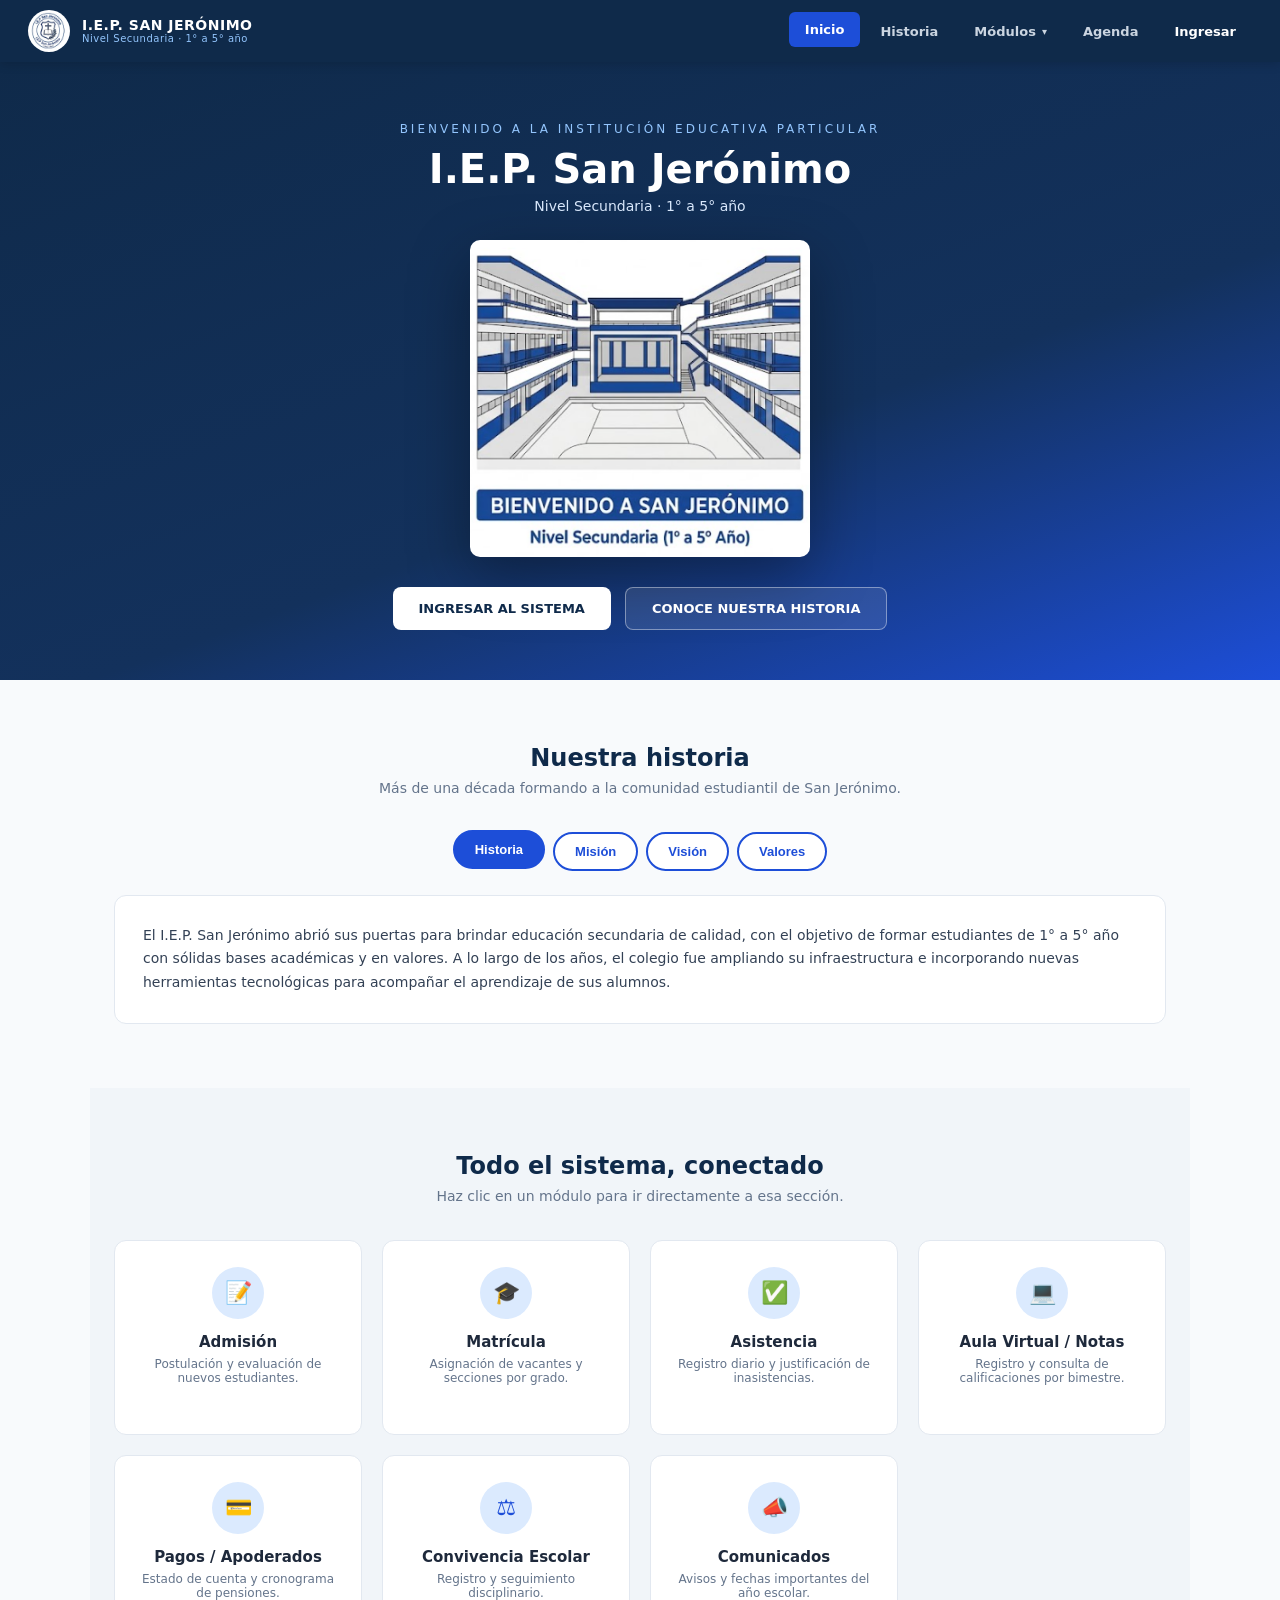
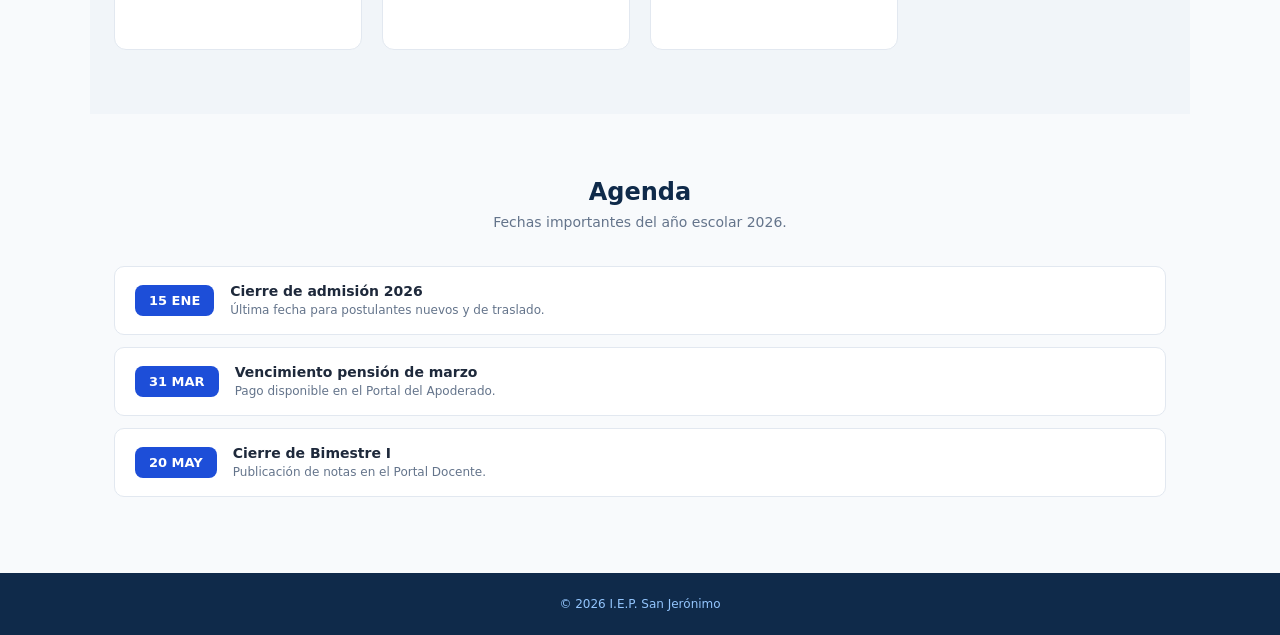
==== commit ff4e8234: "Update index.html" ====
--- a/index.html
+++ b/index.html
@@ -8,223 +8,115 @@
     <style>
         * { box-sizing: border-box; margin: 0; padding: 0; }
         html { scroll-behavior: smooth; }
-        body { font-family: 'Segoe UI', system-ui, sans-serif; background: #f8fafc; color: #1e293b; min-height: 100vh; overflow-x: hidden; }
+        body { font-family: 'Segoe UI', system-ui, sans-serif; background: #f8fafc; color: #1e293b; min-height: 100vh; }
         :root { --azul-oscuro: #0f2a4a; --azul: #1d4ed8; --azul-claro: #dbeafe; }
 
         /* ===== NAVBAR ===== */
-        .navbar { background: var(--azul-oscuro); color: white; padding: 12px 32px; display: flex; justify-content: space-between; align-items: center; position: sticky; top: 0; z-index: 1000; box-shadow: 0 4px 20px rgba(0,0,0,0.2); }
+        .navbar { background: var(--azul-oscuro); color: white; padding: 10px 28px; display: flex; justify-content: space-between; align-items: center; position: sticky; top: 0; z-index: 1000; box-shadow: 0 2px 10px rgba(0,0,0,0.15); }
         .brand { display: flex; align-items: center; gap: 12px; }
-        .brand img { width: 44px; height: 44px; border-radius: 50%; background: white; padding: 2px; transition: transform 0.3s ease; }
-        .brand:hover img { transform: rotate(10deg); }
-        .brand-title { font-size: 15px; font-weight: 700; letter-spacing: 0.5px; line-height: 1.2; }
+        .brand img { width: 42px; height: 42px; border-radius: 50%; background: white; padding: 2px; }
+        .brand-title { font-size: 14px; font-weight: 700; letter-spacing: 0.5px; line-height: 1.2; }
         .brand-title small { display: block; font-size: 10px; font-weight: 400; color: #93c5fd; }
 
-        .nav-links { display: flex; gap: 6px; list-style: none; align-items: center; }
+        .nav-links { display: flex; gap: 4px; list-style: none; align-items: center; }
         .nav-links > li { position: relative; }
-        .nav-links > li > a, .nav-links button.dropdown-toggle { color: #cbd5e1; text-decoration: none; padding: 10px 18px; border-radius: 8px; font-size: 13px; font-weight: 600; transition: all 0.3s cubic-bezier(0.4, 0, 0.2, 1); background: none; border: none; cursor: pointer; font-family: inherit; display: inline-flex; align-items: center; gap: 6px; }
-        .nav-links > li > a:hover, .nav-links > li > a.active, .dropdown-toggle:hover { background: var(--azul); color: white; transform: translateY(-3px); box-shadow: 0 4px 12px rgba(29,78,216,0.4); }
-        .caret { font-size: 10px; transition: transform 0.3s ease; }
+        .nav-links > li > a, .nav-links button.dropdown-toggle { color: #cbd5e1; text-decoration: none; padding: 10px 16px; border-radius: 6px; font-size: 13px; font-weight: 600; transition: all 0.25s ease; background: none; border: none; cursor: pointer; font-family: inherit; display: inline-flex; align-items: center; gap: 6px; }
+        .nav-links > li > a:hover, .nav-links > li > a.active, .dropdown-toggle:hover { background: var(--azul); color: white; transform: translateY(-2px); }
+        .caret { font-size: 10px; transition: transform 0.25s ease; }
         .nav-links li.open .caret { transform: rotate(180deg); }
 
-        .dropdown-menu { position: absolute; top: 100%; left: 0; background: white; color: #1e293b; min-width: 200px; border-radius: 10px; box-shadow: 0 15px 35px rgba(0,0,0,0.2); overflow: hidden; margin-top: 10px;
-            opacity: 0; visibility: hidden; transform: translateY(-10px) scale(0.97); transition: all 0.3s cubic-bezier(0.4, 0, 0.2, 1); }
+        .dropdown-menu { position: absolute; top: 100%; left: 0; background: white; color: #1e293b; min-width: 200px; border-radius: 8px; box-shadow: 0 12px 30px rgba(0,0,0,0.2); overflow: hidden; margin-top: 8px;
+            opacity: 0; visibility: hidden; transform: translateY(-10px) scale(0.97); transition: all 0.25s ease; }
         .nav-links li.open .dropdown-menu { opacity: 1; visibility: visible; transform: translateY(0) scale(1); }
-        .dropdown-menu a { display: block; padding: 12px 18px; color: #334155; text-decoration: none; font-size: 13px; font-weight: 600; border-bottom: 1px solid #f1f5f9; transition: all 0.2s ease; }
+        .dropdown-menu a { display: block; padding: 12px 16px; color: #334155; text-decoration: none; font-size: 13px; font-weight: 600; border-bottom: 1px solid #f1f5f9; transition: background 0.2s ease, padding-left 0.2s ease; }
         .dropdown-menu a:last-child { border-bottom: none; }
-        .dropdown-menu a:hover { background: var(--azul-claro); color: var(--azul); padding-left: 24px; }
-
-        .btn-ingresar { background: var(--azul); color: white !important; box-shadow: 0 4px 15px rgba(29,78,216,0.3); }
-        .btn-ingresar:hover { background: #1e40af !important; transform: translateY(-3px) scale(1.02); }
+        .dropdown-menu a:hover { background: var(--azul-claro); color: var(--azul); padding-left: 22px; }
+
+        .btn-ingresar { background: var(--azul); color: white !important; }
+        .btn-ingresar:hover { background: #1e40af !important; }
 
         @media (max-width: 860px) { .nav-links { display: none; } }
 
-        /* ===== REDES SOCIALES FLOTANTES ===== */
-        .social-sidebar {
-            position: fixed; top: 50%; left: 0; transform: translateY(-50%); z-index: 1001;
-            display: flex; flex-direction: column; gap: 8px; padding: 12px 6px;
-            background: rgba(255, 255, 255, 0.95); border-radius: 0 16px 16px 0;
-            box-shadow: 4px 4px 20px rgba(0,0,0,0.15); backdrop-filter: blur(8px);
-        }
-        .social-sidebar a {
-            display: flex; align-items: center; justify-content: center; width: 44px; height: 44px;
-            border-radius: 50%; color: white; transition: all 0.3s cubic-bezier(0.175, 0.885, 0.32, 1.275);
-            box-shadow: 0 4px 10px rgba(0,0,0,0.15);
-        }
-        .social-sidebar a:hover { transform: scale(1.2) translateX(6px); box-shadow: 0 6px 15px rgba(0,0,0,0.25); }
-        .social-sidebar svg { width: 20px; height: 20px; fill: currentColor; }
-        .social-tel { background: #0f2a4a; }
-        .social-fb { background: #1877f2; }
-        .social-wa { background: #25d366; }
-        .social-ig { background: #e1306c; }
-
-        @media (max-width: 860px) { .social-sidebar { display: none; } }
-
-        /* ===== HERO SECTION ===== */
-        .hero { background: linear-gradient(135deg, var(--azul-oscuro) 0%, #13315c 50%, var(--azul) 100%); padding: 70px 20px; overflow: hidden; position: relative; }
-        .hero::before { content: ''; position: absolute; width: 500px; height: 500px; background: rgba(255,255,255,0.03); border-radius: 50%; top: -200px; right: -100px; pointer-events: none; }
-        
-        .hero-container { max-width: 1100px; margin: 0 auto; display: flex; align-items: center; justify-content: space-between; gap: 40px; position: relative; z-index: 2; }
-        
-        .hero-slider-wrapper {
-            flex: 1; max-width: 380px; position: relative; border-radius: 16px; overflow: hidden;
-            box-shadow: 0 25px 50px rgba(0,0,0,0.4); border: 3px solid rgba(255,255,255,0.2);
-            animation: fadeUp 0.8s ease-out 0.65s forwards, float 6s ease-in-out infinite;
-        }
-        .hero-slide { width: 100%; display: none; border-radius: 14px; object-fit: cover; transition: transform 0.5s ease; }
-        .hero-slide.active { display: block; animation: zoomIn 0.8s cubic-bezier(0.2, 0.8, 0.2, 1); }
-        
-        @keyframes zoomIn { from { opacity: 0; transform: scale(1.05); } to { opacity: 1; transform: scale(1); } }
+        /* ===== HERO ===== */
+        .hero { background: linear-gradient(160deg, var(--azul-oscuro), #13315c 60%, var(--azul)); padding: 60px 20px 50px; text-align: center; overflow: hidden; }
+        .hero .eyebrow { color: #93c5fd; letter-spacing: 3px; text-transform: uppercase; font-size: 12px; opacity: 0; animation: fadeUp 0.7s ease-out 0.1s forwards; }
+        .hero h1 { color: white; font-size: clamp(26px, 5vw, 40px); margin: 10px 0 6px; opacity: 0; animation: fadeUp 0.7s ease-out 0.3s forwards; }
+        .hero .sub { color: #dbeafe; font-size: 14px; opacity: 0; animation: fadeUp 0.7s ease-out 0.5s forwards; }
+        @keyframes fadeUp { from { opacity: 0; transform: translateY(24px); } to { opacity: 1; transform: translateY(0); } }
+
+        .hero-illustration { max-width: 340px; margin: 26px auto 0; opacity: 0; animation: fadeUp 0.8s ease-out 0.65s forwards, float 5s ease-in-out 1.5s infinite; }
+        .hero-illustration img { width: 100%; display: block; filter: drop-shadow(0 20px 30px rgba(0,0,0,0.35)); border-radius: 10px; }
         @keyframes float { 0%, 100% { transform: translateY(0); } 50% { transform: translateY(-12px); } }
 
-        .hero-content { flex: 1; text-align: left; }
-        .hero .eyebrow { color: #93c5fd; letter-spacing: 3px; text-transform: uppercase; font-size: 13px; opacity: 0; animation: fadeUp 0.7s ease-out 0.1s forwards; font-weight: 700; margin-bottom: 10px; text-shadow: 0 2px 4px rgba(0,0,0,0.2); }
-        .hero h1 { color: white; font-size: clamp(30px, 5vw, 44px); margin: 0 0 12px; opacity: 0; animation: fadeUp 0.7s ease-out 0.3s forwards; font-weight: 800; text-shadow: 0 2px 8px rgba(0,0,0,0.3); }
-        .hero .sub { color: #dbeafe; font-size: 15px; opacity: 0; animation: fadeUp 0.7s ease-out 0.5s forwards; line-height: 1.6; margin-bottom: 28px; }
-        
-        @keyframes fadeUp { from { opacity: 0; transform: translateY(24px); } to { opacity: 1; transform: translateY(0); } }
-
-        .hero-actions { display: flex; gap: 16px; flex-wrap: wrap; opacity: 0; animation: fadeUp 0.7s ease-out 0.9s forwards; }
-        .btn-hero { padding: 14px 28px; border-radius: 10px; font-weight: 700; text-decoration: none; font-size: 13px; text-transform: uppercase; transition: all 0.3s cubic-bezier(0.4, 0, 0.2, 1); cursor: pointer; border: none; font-family: inherit; }
-        .btn-hero.primary { background: white; color: var(--azul-oscuro); box-shadow: 0 5px 20px rgba(0,0,0,0.2); }
-        .btn-hero.primary:hover { transform: translateY(-4px) scale(1.03); box-shadow: 0 10px 25px rgba(255,255,255,0.4); }
-        .btn-hero.ghost { background: rgba(255,255,255,0.12); color: white; border: 1px solid rgba(255,255,255,0.4); backdrop-filter: blur(6px); }
-        .btn-hero.ghost:hover { background: rgba(255,255,255,0.25); transform: translateY(-4px); }
-
-        @media (max-width: 860px) {
-            .hero-container { flex-direction: column; text-align: center; }
-            .hero-content { text-align: center; }
-            .hero-actions { justify-content: center; }
-            .hero-slider-wrapper { margin: 0 auto; }
-        }
-
-        /* ===== SECCIONES GENERALES ===== */
-        .section { max-width: 1100px; margin: 0 auto; padding: 70px 24px; }
-        .section-title { text-align: center; margin-bottom: 40px; }
-        .section-title h2 { color: var(--azul-oscuro); font-size: 28px; margin-bottom: 10px; font-weight: 800; position: relative; display: inline-block; }
-        .section-title h2::after { content: ''; position: absolute; width: 50px; height: 3px; background: var(--azul); bottom: -6px; left: 50%; transform: translateX(-50%); border-radius: 2px; }
-        .section-title p { color: #64748b; font-size: 15px; }
+        .hero-actions { margin-top: 30px; display: flex; gap: 14px; justify-content: center; flex-wrap: wrap; opacity: 0; animation: fadeUp 0.7s ease-out 0.9s forwards; }
+        .btn-hero { padding: 13px 26px; border-radius: 8px; font-weight: 700; text-decoration: none; font-size: 13px; text-transform: uppercase; transition: all 0.3s ease; cursor: pointer; border: none; font-family: inherit; }
+        .btn-hero.primary { background: white; color: var(--azul-oscuro); }
+        .btn-hero.primary:hover { transform: translateY(-3px); box-shadow: 0 8px 20px rgba(0,0,0,0.3); }
+        .btn-hero.ghost { background: rgba(255,255,255,0.1); color: white; border: 1px solid rgba(255,255,255,0.4); backdrop-filter: blur(4px); }
+        .btn-hero.ghost:hover { background: rgba(255,255,255,0.2); transform: translateY(-3px); }
+
+        /* ===== SECCIONES ===== */
+        .section { max-width: 1100px; margin: 0 auto; padding: 64px 24px; }
+        .section-title { text-align: center; margin-bottom: 36px; }
+        .section-title h2 { color: var(--azul-oscuro); font-size: 24px; margin-bottom: 8px; }
+        .section-title p { color: #64748b; font-size: 14px; }
 
         .reveal { opacity: 0; transform: translateY(30px); transition: opacity 0.7s ease, transform 0.7s ease; }
         .reveal.visible { opacity: 1; transform: translateY(0); }
 
-        /* --- Historia --- */
-        .tabs { display: flex; justify-content: center; gap: 10px; flex-wrap: wrap; margin-bottom: 25px; }
-        .tab-btn { padding: 11px 22px; border-radius: 999px; border: 2px solid var(--azul); background: white; color: var(--azul); font-weight: 700; font-size: 13px; cursor: pointer; transition: all 0.3s cubic-bezier(0.4, 0, 0.2, 1); box-shadow: 0 2px 8px rgba(29,78,216,0.1); }
-        .tab-btn.active, .tab-btn:hover { background: var(--azul); color: white; transform: translateY(-3px); box-shadow: 0 6px 15px rgba(29,78,216,0.3); }
-        .tab-panel { display: none; background: white; border: 1px solid #e2e8f0; border-radius: 14px; padding: 32px; font-size: 15px; line-height: 1.8; color: #334155; box-shadow: 0 10px 30px rgba(0,0,0,0.04); }
-        .tab-panel.active { display: block; animation: fadeInPanel 0.5s ease-out; }
-        @keyframes fadeInPanel { from { opacity: 0; transform: translateY(10px); } to { opacity: 1; transform: translateY(0); } }
-
-        /* ===== MÓDULOS CON VIDA ===== */
-        .cards { display: grid; grid-template-columns: repeat(auto-fit, minmax(220px, 1fr)); gap: 24px; }
-        .card { background: white; border: 1px solid #e2e8f0; border-radius: 14px; padding: 30px 24px; text-align: center; text-decoration: none; color: inherit; display: block; transition: all 0.4s cubic-bezier(0.165, 0.84, 0.44, 1); position: relative; overflow: hidden; box-shadow: 0 4px 15px rgba(0,0,0,0.03); }
-        .card::before { content: ''; position: absolute; top: 0; left: 0; width: 100%; height: 4px; background: var(--azul); transform: scaleX(0); transition: transform 0.3s ease; }
-        .card:hover { transform: translateY(-10px); box-shadow: 0 20px 40px rgba(29,78,216,0.15); border-color: var(--azul); }
-        .card:hover::before { transform: scaleX(1); }
-        .card .icon { width: 56px; height: 56px; background: var(--azul-claro); color: var(--azul); border-radius: 50%; display: flex; align-items: center; justify-content: center; font-size: 24px; margin: 0 auto 16px; transition: all 0.4s cubic-bezier(0.175, 0.885, 0.32, 1.275); }
-        .card:hover .icon { transform: rotate(-10deg) scale(1.15); background: var(--azul); color: white; box-shadow: 0 8px 20px rgba(29,78,216,0.3); }
-        .card h3 { font-size: 16px; margin-bottom: 8px; color: #1e293b; font-weight: 700; }
-        .card p { font-size: 13px; color: #64748b; line-height: 1.5; }
-        .card .clic { font-size: 11px; color: var(--azul); font-weight: 700; text-transform: uppercase; letter-spacing: 0.5px; margin-top: 14px; opacity: 0; transform: translateY(8px); transition: all 0.3s ease; }
+        /* --- Historia con pestañas --- */
+        .tabs { display: flex; justify-content: center; gap: 8px; flex-wrap: wrap; margin-bottom: 24px; }
+        .tab-btn { padding: 10px 20px; border-radius: 999px; border: 2px solid var(--azul); background: white; color: var(--azul); font-weight: 700; font-size: 13px; cursor: pointer; transition: all 0.25s ease; }
+        .tab-btn.active, .tab-btn:hover { background: var(--azul); color: white; transform: translateY(-2px); }
+        .tab-panel { display: none; background: white; border: 1px solid #e2e8f0; border-radius: 12px; padding: 28px; font-size: 14px; line-height: 1.7; color: #334155; animation: fadeUp 0.5s ease-out; }
+        .tab-panel.active { display: block; }
+
+        /* --- Tarjetas de módulos (interactivas) --- */
+        .cards { display: grid; grid-template-columns: repeat(auto-fit, minmax(220px, 1fr)); gap: 20px; }
+        .card { background: white; border: 1px solid #e2e8f0; border-radius: 12px; padding: 26px; text-align: center; text-decoration: none; color: inherit; display: block; transition: transform 0.35s ease, box-shadow 0.35s ease, border-color 0.35s ease; position: relative; overflow: hidden; }
+        .card:hover { transform: translateY(-8px) scale(1.02); box-shadow: 0 16px 30px rgba(0,0,0,0.12); border-color: var(--azul); }
+        .card .icon { width: 52px; height: 52px; background: var(--azul-claro); color: var(--azul); border-radius: 50%; display: flex; align-items: center; justify-content: center; font-size: 22px; margin: 0 auto 14px; transition: transform 0.35s ease; }
+        .card:hover .icon { transform: rotate(-8deg) scale(1.1); }
+        .card h3 { font-size: 15px; margin-bottom: 6px; color: #1e293b; }
+        .card p { font-size: 12px; color: #64748b; }
+        .card .clic { font-size: 11px; color: var(--azul); font-weight: 700; text-transform: uppercase; letter-spacing: 0.5px; margin-top: 10px; opacity: 0; transform: translateY(6px); transition: all 0.3s ease; }
         .card:hover .clic { opacity: 1; transform: translateY(0); }
-
-        /* --- Agenda --- */
-        .agenda-item { display: flex; gap: 18px; align-items: center; background: white; border: 1px solid #e2e8f0; border-radius: 12px; padding: 18px 22px; margin-bottom: 14px; transition: all 0.3s ease; border-left: 5px solid var(--azul); box-shadow: 0 4px 15px rgba(0,0,0,0.02); }
-        .agenda-item:hover { transform: translateX(8px); box-shadow: 0 8px 25px rgba(29,78,216,0.1); border-color: var(--azul); }
-        .agenda-date { background: var(--azul); color: white; border-radius: 8px; padding: 10px 16px; font-weight: 700; font-size: 13px; min-width: 70px; text-align: center; box-shadow: 0 4px 10px rgba(29,78,216,0.3); }
-        .agenda-text strong { display: block; font-size: 16px; color: var(--azul-oscuro); margin-bottom: 2px; }
-        .agenda-text span { font-size: 13px; color: #64748b; }
-
-        /* ===== PILARES / VENTAJAS (CUADROS IGUALES Y SOBRIOS) ===== */
-        .pilares-section { background: linear-gradient(180deg, #f8fafc 0%, #f1f5f9 100%); border-top: 1px solid #e2e8f0; border-bottom: 1px solid #e2e8f0; padding: 70px 20px; }
-        .pilares-container { max-width: 1005px; margin: 0 auto; text-align: center; }
-        .pilares-grid { display: grid; grid-template-columns: repeat(auto-fit, minmax(280px, 1fr)); gap: 35px; margin-top: 40px; }
-        
-        .pilar-card {
-            background: white;
-            border: 1px solid #e2e8f0;
-            border-radius: 16px;
-            padding: 40px 25px;
-            box-shadow: 0 10px 25px rgba(0,0,0,0.03);
-            display: flex;
-            flex-direction: column;
-            align-items: center;
-            justify-content: center;
-            transition: all 0.4s cubic-bezier(0.165, 0.84, 0.44, 1);
-        }
-        .pilar-card:hover {
-            transform: translateY(-8px);
-            box-shadow: 0 15px 35px rgba(29,78,216,0.1);
-            border-color: var(--azul);
-        }
-
-        .pilar-icon-box {
-            width: 85px; height: 85px; background: var(--azul-claro); border-radius: 50%;
-            display: flex; align-items: center; justify-content: center;
-            border: 2px solid var(--azul); color: var(--azul);
-            margin-bottom: 22px; transition: all 0.4s cubic-bezier(0.175, 0.885, 0.32, 1.275);
-        }
-        .pilar-card:hover .pilar-icon-box { background: var(--azul); color: white; transform: scale(1.1) rotate(-5deg); }
-        .pilar-icon-box svg { width: 38px; height: 38px; fill: currentColor; }
-        .pilar-title { font-family: cursive, 'Segoe UI', sans-serif; font-size: 22px; font-weight: bold; color: #831843; font-style: italic; letter-spacing: 0.5px; transition: transform 0.3s; }
-        .pilar-card:hover .pilar-title { transform: scale(1.03); }
-
-        /* ===== FOOTER CON VIDA ===== */
-        .footer-main { background: var(--azul-oscuro); color: white; padding: 60px 20px 25px; font-size: 13px; position: relative; }
-        .footer-grid { max-width: 1100px; margin: 0 auto; display: grid; grid-template-columns: repeat(auto-fit, minmax(210px, 1fr)); gap: 35px; margin-bottom: 35px; }
-        .footer-col h4 { font-size: 18px; margin-bottom: 20px; font-weight: 700; color: #ffffff; position: relative; padding-bottom: 8px; }
-        .footer-col h4::after { content: ''; position: absolute; width: 30px; height: 2px; background: #3b82f6; bottom: 0; left: 0; }
-        .footer-col p { margin-bottom: 12px; display: flex; align-items: center; gap: 10px; color: #cbd5e1; transition: color 0.2s; }
-        .footer-col p:hover { color: white; }
-        .footer-col p svg { width: 14px; height: 14px; fill: currentColor; flex-shrink: 0; color: #93c5fd; }
-        .footer-col a { color: #cbd5e1; text-decoration: none; display: flex; align-items: center; gap: 8px; margin-bottom: 12px; transition: all 0.3s ease; }
-        .footer-col a:hover { color: white; transform: translateX(6px); text-shadow: 0 2px 4px rgba(0,0,0,0.3); }
-        .footer-social-btns { display: flex; gap: 12px; }
-        .footer-social-btns a { display: flex; align-items: center; justify-content: center; width: 38px; height: 38px; border-radius: 8px; background: rgba(255,255,255,0.1); color: white; margin: 0; transition: all 0.3s cubic-bezier(0.175, 0.885, 0.32, 1.275); }
-        .footer-social-btns a:hover { background: var(--azul); transform: translateY(-4px) scale(1.1); box-shadow: 0 6px 15px rgba(29,78,216,0.4); }
-        .footer-social-btns svg { width: 18px; height: 18px; fill: currentColor; }
-        .footer-bottom { border-top: 1px solid rgba(255,255,255,0.1); padding-top: 25px; text-align: center; color: #94a3b8; font-size: 12px; letter-spacing: 0.5px; }
+        .card.disabled { opacity: 0.55; cursor: not-allowed; }
+        .card.disabled:hover { transform: none; box-shadow: none; border-color: #e2e8f0; }
+
+        .agenda-item { display: flex; gap: 16px; align-items: center; background: white; border: 1px solid #e2e8f0; border-radius: 10px; padding: 16px 20px; margin-bottom: 12px; transition: transform 0.3s ease, border-color 0.3s ease; }
+        .agenda-item:hover { transform: translateX(6px); border-color: var(--azul); }
+        .agenda-date { background: var(--azul); color: white; border-radius: 8px; padding: 8px 14px; font-weight: 700; font-size: 13px; min-width: 64px; text-align: center; }
+        .agenda-text strong { display: block; font-size: 14px; }
+        .agenda-text span { font-size: 12px; color: #64748b; }
+
+        footer { background: var(--azul-oscuro); color: #93c5fd; text-align: center; padding: 24px; font-size: 12px; }
 
         /* ===== MODAL LOGIN ===== */
-        .modal-overlay { position: fixed; inset: 0; background: rgba(15,23,42,0.7); backdrop-filter: blur(5px); display: flex; align-items: center; justify-content: center; z-index: 2000; opacity: 0; visibility: hidden; transition: all 0.3s ease; padding: 20px; }
+        .modal-overlay { position: fixed; inset: 0; background: rgba(15,23,42,0.6); backdrop-filter: blur(3px); display: flex; align-items: center; justify-content: center; z-index: 2000;
+            opacity: 0; visibility: hidden; transition: opacity 0.3s ease, visibility 0.3s ease; padding: 20px; }
         .modal-overlay.open { opacity: 1; visibility: visible; }
-        .card-login { background: white; border-radius: 16px; box-shadow: 0 25px 60px rgba(0,0,0,0.4); width: 100%; max-width: 400px; overflow: hidden; transform: scale(0.9) translateY(20px); transition: all 0.3s cubic-bezier(0.175, 0.885, 0.32, 1.275); }
+        .card-login { background: white; border-radius: 12px; box-shadow: 0 20px 50px rgba(0,0,0,0.35); width: 100%; max-width: 400px; overflow: hidden;
+            transform: scale(0.9) translateY(20px); transition: transform 0.3s ease; }
         .modal-overlay.open .card-login { transform: scale(1) translateY(0); }
-        .card-header { background: var(--azul); color: white; padding: 24px; text-align: center; position: relative; }
+        .card-header { background: var(--azul); color: white; padding: 20px; text-align: center; position: relative; }
         .card-header h1 { font-size: 18px; text-transform: uppercase; font-weight: 700; }
-        .modal-close { position: absolute; top: 14px; right: 16px; background: none; border: none; color: white; font-size: 20px; cursor: pointer; transition: transform 0.2s ease; }
-        .modal-close:hover { transform: rotate(90deg) scale(1.2); }
-        .card-body { padding: 30px; }
-        .form-group { margin-bottom: 18px; }
+        .modal-close { position: absolute; top: 12px; right: 14px; background: none; border: none; color: white; font-size: 20px; cursor: pointer; transition: transform 0.2s ease; }
+        .modal-close:hover { transform: rotate(90deg); }
+        .card-body { padding: 25px; }
+        .form-group { margin-bottom: 16px; }
         label { display: block; font-weight: 600; margin-bottom: 6px; font-size: 13px; color: #334155; }
-        input, select, button.btn-main { width: 100%; padding: 12px; border: 1px solid #cbd5e1; border-radius: 8px; font-size: 13px; transition: all 0.3s ease; }
-        input:focus, select:focus { outline: none; border-color: var(--azul); box-shadow: 0 0 0 4px rgba(29,78,216,0.15); }
-        .btn-main { background: var(--azul); color: white; border: none; font-weight: 700; cursor: pointer; text-transform: uppercase; margin-top: 10px; box-shadow: 0 4px 15px rgba(29,78,216,0.3); }
-        .btn-main:hover { background: #1e40af; transform: translateY(-2px); box-shadow: 0 6px 20px rgba(29,78,216,0.4); }
-        .hint { font-size: 11px; color: #64748b; margin-top: 12px; text-align: center; }
+        input, select, button.btn-main { width: 100%; padding: 11px; border: 1px solid #cbd5e1; border-radius: 6px; font-size: 13px; transition: all 0.3s ease; }
+        input:focus, select:focus { outline: none; border-color: var(--azul); box-shadow: 0 0 0 3px rgba(29,78,216,0.15); }
+        .btn-main { background: var(--azul); color: white; border: none; font-weight: 700; cursor: pointer; text-transform: uppercase; margin-top: 10px; }
+        .btn-main:hover { background: #1e40af; transform: translateY(-2px); box-shadow: 0 4px 12px rgba(29,78,216,0.3); }
+        .hint { font-size: 11px; color: #64748b; margin-top: 10px; text-align: center; }
     </style>
 </head>
 <body>
-    
-    <!-- BARRA SOCIAL FLOTANTE -->
-    <div class="social-sidebar">
-        <a href="#" class="social-tel" title="Llámanos">
-            <svg viewBox="0 0 512 512"><path d="M164.9 24.6c-7.7-18.6-28-28.5-47.4-23.2l-88 24C12.1 30.2 0 46 0 64C0 311.4 200.6 512 448 512c18 0 33.8-12.1 38.6-29.5l24-88c5.3-19.4-4.6-39.7-23.2-47.4l-96-40c-16.3-6.8-35.2-2.1-46.3 11.6L304.7 368C234.3 334.7 177.3 277.7 144 207.3L193.3 167c13.7-11.2 18.4-30 11.6-46.3l-40-96z"/></svg>
-        </a>
-        <a href="#" class="social-fb" title="Facebook">
-            <svg viewBox="0 0 320 512"><path d="M279.14 288l14.22-92.66h-88.91v-60.13c0-25.35 12.42-50.06 52.24-50.06h40.42V6.26S260.43 0 225.36 0c-73.22 0-121.08 44.38-121.08 124.72v70.62H22.89V288h81.39v224h100.17V288z"/></svg>
-        </a>
-        <a href="#" class="social-wa" title="WhatsApp">
-            <svg viewBox="0 0 448 512"><path d="M380.9 97.1C339 55.1 283.2 32 223.9 32c-122.4 0-222 99.6-222 222 0 39.1 10.2 77.3 29.6 111L0 480l117.7-30.9c32.4 17.7 68.9 27 106.1 27h.1c122.3 0 224.1-99.6 224.1-222 0-59.3-25.2-115-67.1-157zm-157 341.6c-33.2 0-65.7-8.9-94-25.7l-6.7-4-69.8 18.3L72 359.2l-4.4-7c-18.5-29.4-28.2-63.3-28.2-98.2 0-101.7 82.8-184.5 184.6-184.5 49.3 0 95.6 19.2 130.4 54.1 34.8 34.9 56.2 81.2 56.1 130.5 0 101.8-84.9 184.6-186.6 184.6zm101.2-138.2c-5.5-2.8-32.8-16.2-37.9-18-5.1-1.9-8.8-2.8-12.5 2.8-3.7 5.6-14.3 18-17.6 21.8-3.2 3.7-6.5 4.2-12 1.4-32.6-16.3-54-29.1-75.5-66-5.7-9.8 5.7-9.1 16.3-30.3 1.8-3.7.9-6.9-.5-9.7-1.4-2.8-12.5-30.1-17.1-41.2-4.5-10.8-9.1-9.3-12.5-9.5-3.2-.2-6.9-.2-10.6-.2-3.7 0-9.7 1.4-14.8 6.9-5.1 5.6-19.4 19-19.4 46.3 0 27.3 19.9 53.7 22.6 57.4 2.8 3.7 39.1 59.7 94.8 83.8 35.2 15.2 49 16.5 66.6 13.9 10.7-1.6 32.8-13.4 37.4-26.4 4.6-13 4.6-24.1 3.2-26.4-1.3-2.5-5-3.9-10.5-6.6z"/></svg>
-        </a>
-        <a href="#" class="social-ig" title="Instagram">
-            <svg viewBox="0 0 448 512"><path d="M224.1 141c-63.6 0-114.9 51.3-114.9 114.9s51.3 114.9 114.9 114.9S339 319.5 339 255.9 287.7 141 224.1 141zm0 189.6c-41.1 0-74.7-33.5-74.7-74.7s33.5-74.7 74.7-74.7 74.7 33.5 74.7 74.7-33.6 74.7-74.7 74.7zm146.4-194.3c0 14.9-12 26.8-26.8 26.8-14.9 0-26.8-12-26.8-26.8s12-26.8 26.8-26.8 26.8 12 26.8 26.8zm76.1 27.2c-1.7-35.9-9.9-67.7-36.2-93.9-26.2-26.2-58-34.4-93.9-36.2-37-2.1-147.9-2.1-184.9 0-35.8 1.7-67.6 9.9-93.9 36.1s-34.4 58-36.2 93.9c-2.1 37-2.1 147.9 0 184.9 1.7 35.9 9.9 67.7 36.2 93.9s58 34.4 93.9 36.2c37 2.1 147.9 2.1 184.9 0 35.9-1.7 67.7-9.9 93.9-36.2 26.2-26.2 34.4-58 36.2-93.9 2.1-37 2.1-147.8 0-184.8zM398.8 388c-7.8 19.6-22.9 34.7-42.6 42.6-29.5 11.7-99.5 9-132.1 9s-102.7 2.6-132.1-9c-19.6-7.8-34.7-22.9-42.6-42.6-11.7-29.5-9-99.5-9-132.1s-2.6-102.7 9-132.1c7.8-19.6 22.9-34.7 42.6-42.6 29.5-11.7 99.5-9 132.1-9s102.7-2.6 132.1 9c19.6 7.8 34.7 22.9 42.6 42.6 11.7 29.5 9 99.5 9 132.1s2.7 102.7-9 132.1z"/></svg>
-        </a>
-    </div>
-
     <nav class="navbar">
         <div class="brand">
-            <img src="./assets/logo.png" alt="Logo I.E.P San Jerónimo">
+            <img src="logo.png" alt="Logo I.E.P San Jerónimo">
             <div class="brand-title">I.E.P. SAN JERÓNIMO<small>Nivel Secundaria · 1° a 5° año</small></div>
         </div>
         <ul class="nav-links">
@@ -245,23 +137,14 @@
         </ul>
     </nav>
 
-    <!-- SECCIÓN HERO -->
     <header class="hero">
-        <div class="hero-container">
-            <div class="hero-slider-wrapper">
-                <img src="./assets/bienvenida.png" alt="Bienvenida San Jerónimo 1" class="hero-slide active">
-                <img src="./assets/bienvenida2.png" alt="Bienvenida San Jerónimo 2" class="hero-slide">
-            </div>
-
-            <div class="hero-content">
-                <div class="eyebrow">Bienvenido a la Institución Educativa Particular</div>
-                <h1>I.E.P. San Jerónimo</h1>
-                <p class="sub">Nivel Secundaria · 1° a 5° año. Formando estudiantes con sólida base académica, valores y un entorno tecnológico moderno.</p>
-                <div class="hero-actions">
-                    <button class="btn-hero primary" id="btn-hero-login">Ingresar al sistema</button>
-                    <a href="#historia" class="btn-hero ghost">Conoce nuestra historia</a>
-                </div>
-            </div>
+        <div class="eyebrow">Bienvenido a la Institución Educativa Particular</div>
+        <h1>I.E.P. San Jerónimo</h1>
+        <p class="sub">Nivel Secundaria · 1° a 5° año</p>
+        <div class="hero-illustration"><img src="bienvenida.png" alt="Ilustración del colegio San Jerónimo"></div>
+        <div class="hero-actions">
+            <button class="btn-hero primary" id="btn-hero-login">Ingresar al sistema</button>
+            <a href="#historia" class="btn-hero ghost">Conoce nuestra historia</a>
         </div>
     </header>
 
@@ -287,41 +170,6 @@
         </div>
         <div class="tab-panel" id="tab-valores">
             <p><em></em> Respeto, responsabilidad, honestidad y compromiso con el aprendizaje, presentes en cada nivel de 1° a 5° de secundaria.</p>
-        </div>
-    </section>
-
-    <!-- ===== PILARES / VENTAJAS (CUADROS IGUALES Y SOBRIOS) ===== -->
-    <section class="pilares-section">
-        <div class="pilares-container reveal">
-            <div class="section-title" style="margin-bottom: 10px;">
-                <h2>Nuestros Pilares Educativos</h2>
-                <p>Formación integral orientada al éxito personal y profesional.</p>
-            </div>
-            <div class="pilares-grid">
-                <!-- 1. Excelencia Académica -->
-                <div class="pilar-card">
-                    <div class="pilar-icon-box">
-                        <svg viewBox="0 0 512 512"><path d="M470.6 105.4c12.5 12.5 12.5 32.8 0 45.3l-256 256c-12.5 12.5-32.8 12.5-45.3 0l-128-128c-12.5-12.5-12.5-32.8 0-45.3s32.8-12.5 45.3 0L192 338.7 425.4 105.4c12.5-12.5 32.8-12.5 45.3 0z"/></svg>
-                    </div>
-                    <span class="pilar-title">Excelencia Académica</span>
-                </div>
-
-                <!-- 2. Inglés Intensivo (Igual a los demás) -->
-                <div class="pilar-card">
-                    <div class="pilar-icon-box">
-                        <svg viewBox="0 0 512 512"><path d="M123.6 391.3c12.9-9.4 29.6-11.8 44.6-6.4c27.1 9.6 56.5 15.1 87.8 15.1c123.7 0 224-86 224-192S379.7 16 256 16S32 102 32 208c0 58.4 34 110.5 87.2 144.6c9.6 6.1 15.3 16.9 14.7 28.3c-.5 9.7-4.9 18.6-12.5 25.1c-13.6 11.6-32.5 28.5-51 46.1c-22.1 21.2-44.5 42.6-65.7 65.2c-5.8 6.1-8.5 14.5-7.2 22.8c1.3 8.3 7 15.3 15 18.3c8 3 17.1 1.4 23.6-4.2c33.2-28.7 67.2-57.5 98.3-84.3c10-8.6 22.8-13.3 35.8-13.1z"/></svg>
-                    </div>
-                    <span class="pilar-title">Inglés intensivo</span>
-                </div>
-
-                <!-- 3. Pastoral Educativa -->
-                <div class="pilar-card">
-                    <div class="pilar-icon-box">
-                        <svg viewBox="0 0 640 512"><path d="M96 224c35.3 0 64-28.7 64-64s-28.7-64-64-64s-64 28.7-64 64s28.7 64 64 64zm224 32c44.2 0 80-35.8 80-80s-35.8-80-80-80s-80 35.8-80 80s35.8 80 80 80zm320 0c35.3 0 64-28.7 64-64s-28.7-64-64-64s-64 28.7-64 64s28.7 64 64 64zM320 320c-72.2 0-136.2 33.1-177.8 84.7C167.3 439.8 206.2 464 256 464h128c49.8 0 88.7-24.2 113.8-59.3C456.2 353.1 392.2 320 320 320zM96 288c-35.3 0-64 28.7-64 64c0 25.1 14.5 46.7 35.5 57.2c3.4-10.4 7.5-20.5 12.5-30.2c8.9-17.8 20.3-33.9 33.7-47.9C102.5 292.1 99.3 288 96 288z"/></svg>
-                    </div>
-                    <span class="pilar-title">Pastoral educativa</span>
-                </div>
-            </div>
         </div>
     </section>
 
@@ -360,39 +208,8 @@
         </div>
     </section>
 
-    <!-- ===== FOOTER ===== -->
-    <footer class="footer-main">
-        <div class="footer-grid">
-            <div class="footer-col">
-                <h4>Contáctanos</h4>
-                <p><svg viewBox="0 0 512 512"><path d="M164.9 24.6c-7.7-18.6-28-28.5-47.4-23.2l-88 24C12.1 30.2 0 46 0 64C0 311.4 200.6 512 448 512c18 0 33.8-12.1 38.6-29.5l24-88c5.3-19.4-4.6-39.7-23.2-47.4l-96-40c-16.3-6.8-35.2-2.1-46.3 11.6L304.7 368C234.3 334.7 177.3 277.7 144 207.3L193.3 167c13.7-11.2 18.4-30 11.6-46.3l-40-96z"/></svg> Telf. Secretaría: 987 654 321</p>
-                <p><svg viewBox="0 0 512 512"><path d="M164.9 24.6c-7.7-18.6-28-28.5-47.4-23.2l-88 24C12.1 30.2 0 46 0 64C0 311.4 200.6 512 448 512c18 0 33.8-12.1 38.6-29.5l24-88c5.3-19.4-4.6-39.7-23.2-47.4l-96-40c-16.3-6.8-35.2-2.1-46.3 11.6L304.7 368C234.3 334.7 177.3 277.7 144 207.3L193.3 167c13.7-11.2 18.4-30 11.6-46.3l-40-96z"/></svg> Telf. Tesorería: 912 345 678</p>
-                <p><svg viewBox="0 0 384 512"><path d="M215.7 499.2C267 435 384 279.4 384 192C384 86 298 0 192 0S0 86 0 192c0 87.4 117 243 168.3 307.2c12.3 15.3 35.1 15.3 47.4 0zM192 128a64 64 0 1 1 0 128 64 64 0 1 1 0-128z"/></svg> Av. Ficticia 123 - Nuevo Chimbote</p>
-                <p><svg viewBox="0 0 512 512"><path d="M48 64C21.5 64 0 85.5 0 112c0 15.1 7.1 29.3 19.2 38.4L236.8 313.6c11.4 8.5 27 8.5 38.4 0L492.8 150.4c12.1-9.1 19.2-23.3 19.2-38.4c0-26.5-21.5-48-48-48H48zM0 176V384c0 35.3 28.7 64 64 64H448c35.3 0 64-28.7 64-64V176L294.4 339.2c-22.8 17.1-54 17.1-76.8 0L0 176z"/></svg> informes@sanjeronimo.edu.pe</p>
-            </div>
-            <div class="footer-col">
-                <h4>Síguenos en:</h4>
-                <div class="footer-social-btns">
-                    <a href="#" style="background: #1877f2;"><svg viewBox="0 0 320 512"><path d="M279.14 288l14.22-92.66h-88.91v-60.13c0-25.35 12.42-50.06 52.24-50.06h40.42V6.26S260.43 0 225.36 0c-73.22 0-121.08 44.38-121.08 124.72v70.62H22.89V288h81.39v224h100.17V288z"/></svg></a>
-                    <a href="#" style="background: #ff0000;"><svg viewBox="0 0 576 512"><path d="M549.655 124.083c-6.281-23.65-24.787-42.276-48.284-48.597C458.781 64 288 64 288 64S117.22 64 74.629 75.486c-23.497 6.322-42.003 24.947-48.284 48.597-11.412 42.867-11.412 132.305-11.412 132.305s0 89.438 11.412 132.305c6.281 23.65 24.787 41.5 48.284 47.821C117.22 448 288 448 288 448s170.78 0 213.371-11.486c23.497-6.321 42.003-24.171 48.284-47.821 11.412-42.867 11.412-132.305 11.412-132.305s0-89.438-11.412-132.305zm-317.51 213.508V175.185l142.739 81.205-142.739 81.201z"/></svg></a>
-                </div>
-            </div>
-            <div class="footer-col">
-                <a href="#">❯ Políticas de Privacidad</a>
-                <a href="#">❯ Libro de reclamaciones</a>
-                <a href="#">❯ Mapa del sitio</a>
-            </div>
-            <div class="footer-col">
-                <h4>Red de Colegios San Jerónimo</h4>
-                <a href="#">❯ Sede Principal - Nuevo Chimbote</a>
-                <a href="#">❯ Sede Norte - Trujillo</a>
-                <a href="#">❯ Sede Sur - Casma</a>
-                <a href="#">❯ Sede Capital - Lima</a>
-            </div>
-        </div>
-        <div class="footer-bottom">
-            © 2026 I.E.P. San Jerónimo
-        </div>
+    <footer>
+        © 2026 I.E.P. San Jerónimo
     </footer>
 
     <div class="modal-overlay" id="modal-login">
@@ -431,17 +248,6 @@
 
     <script src="auth.js"></script>
     <script>
-        // --- Carrusel del Hero (cambia cada 5 segundos) ---
-        const slides = document.querySelectorAll('.hero-slide');
-        let currentSlide = 0;
-        if(slides.length > 0) {
-            setInterval(() => {
-                slides[currentSlide].classList.remove('active');
-                currentSlide = (currentSlide + 1) % slides.length;
-                slides[currentSlide].classList.add('active');
-            }, 5000);
-        }
-
         // --- Dropdown de módulos ---
         document.querySelectorAll('[data-dropdown]').forEach(function (btn) {
             btn.addEventListener('click', function (e) {
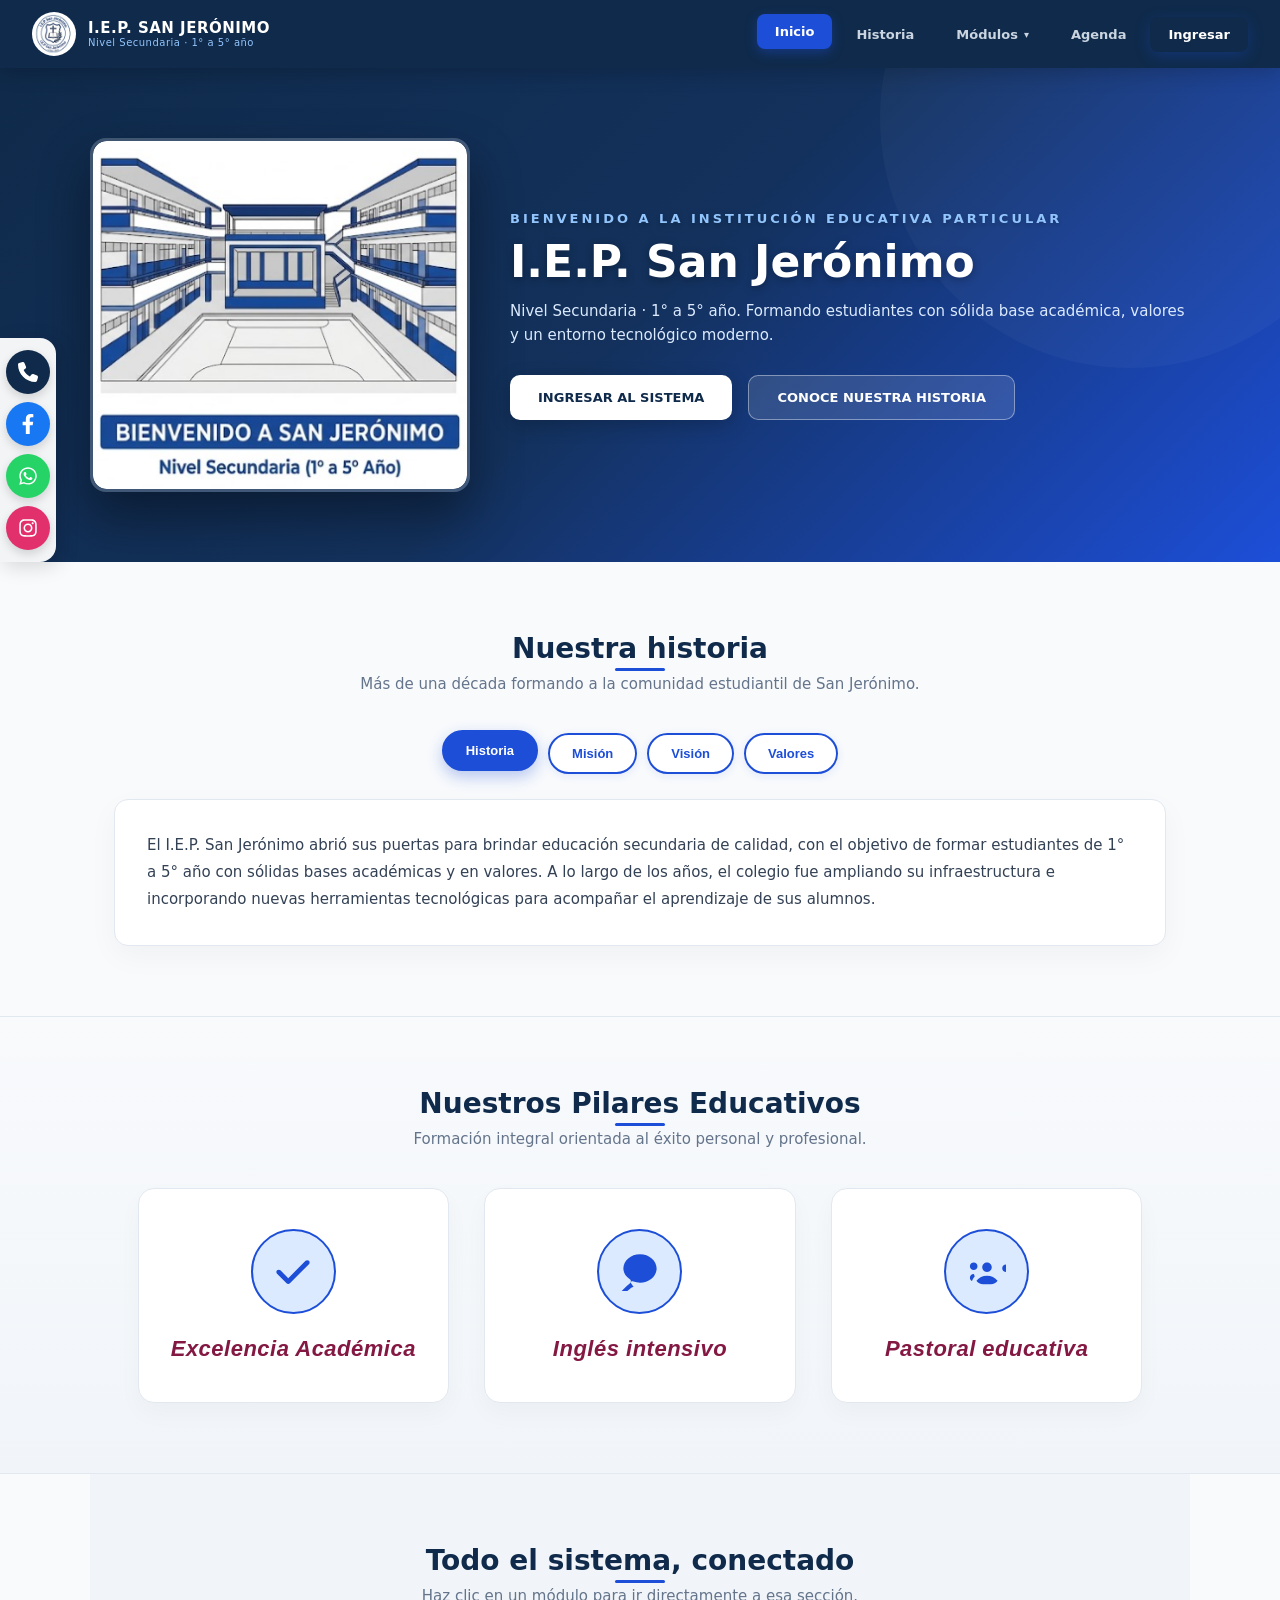
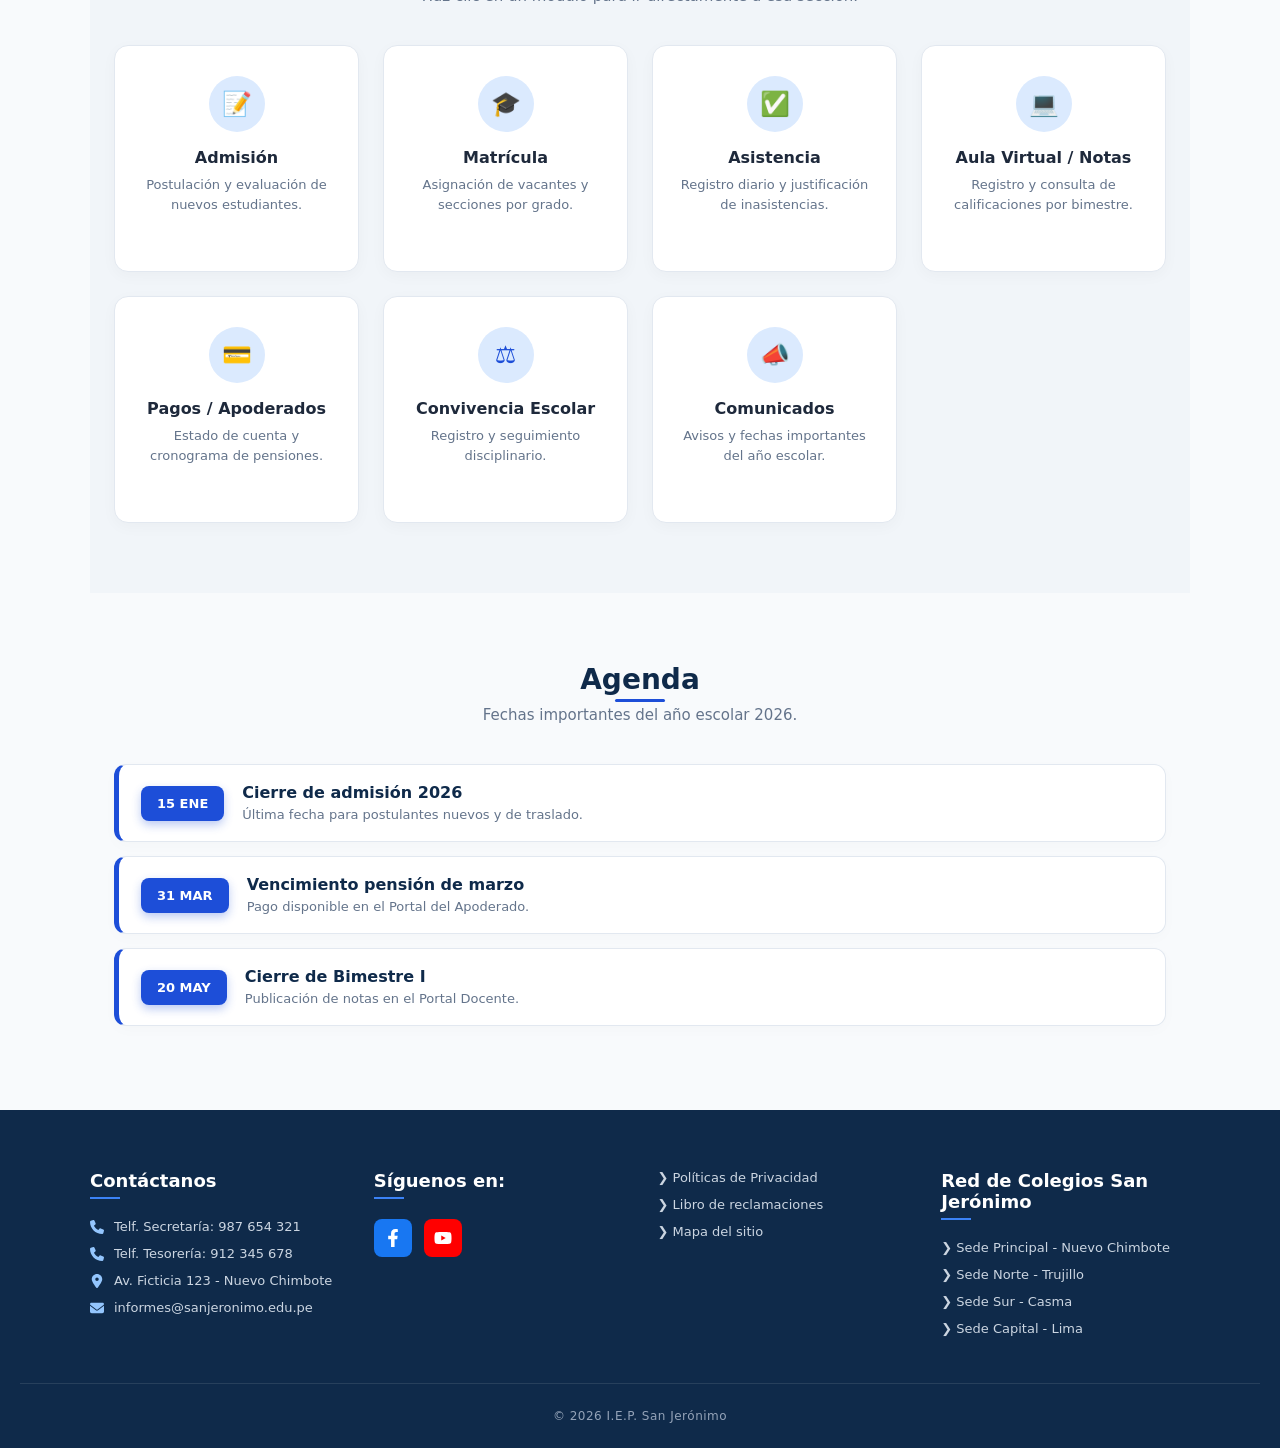
==== commit 416c0f51: "Update fmt.Println message from 'Hello' to 'Goodbye'" ====
--- a/index.html
+++ b/index.html
@@ -8,115 +8,223 @@
     <style>
         * { box-sizing: border-box; margin: 0; padding: 0; }
         html { scroll-behavior: smooth; }
-        body { font-family: 'Segoe UI', system-ui, sans-serif; background: #f8fafc; color: #1e293b; min-height: 100vh; }
+        body { font-family: 'Segoe UI', system-ui, sans-serif; background: #f8fafc; color: #1e293b; min-height: 100vh; overflow-x: hidden; }
         :root { --azul-oscuro: #0f2a4a; --azul: #1d4ed8; --azul-claro: #dbeafe; }
 
         /* ===== NAVBAR ===== */
-        .navbar { background: var(--azul-oscuro); color: white; padding: 10px 28px; display: flex; justify-content: space-between; align-items: center; position: sticky; top: 0; z-index: 1000; box-shadow: 0 2px 10px rgba(0,0,0,0.15); }
+        .navbar { background: var(--azul-oscuro); color: white; padding: 12px 32px; display: flex; justify-content: space-between; align-items: center; position: sticky; top: 0; z-index: 1000; box-shadow: 0 4px 20px rgba(0,0,0,0.2); }
         .brand { display: flex; align-items: center; gap: 12px; }
-        .brand img { width: 42px; height: 42px; border-radius: 50%; background: white; padding: 2px; }
-        .brand-title { font-size: 14px; font-weight: 700; letter-spacing: 0.5px; line-height: 1.2; }
+        .brand img { width: 44px; height: 44px; border-radius: 50%; background: white; padding: 2px; transition: transform 0.3s ease; }
+        .brand:hover img { transform: rotate(10deg); }
+        .brand-title { font-size: 15px; font-weight: 700; letter-spacing: 0.5px; line-height: 1.2; }
         .brand-title small { display: block; font-size: 10px; font-weight: 400; color: #93c5fd; }
 
-        .nav-links { display: flex; gap: 4px; list-style: none; align-items: center; }
+        .nav-links { display: flex; gap: 6px; list-style: none; align-items: center; }
         .nav-links > li { position: relative; }
-        .nav-links > li > a, .nav-links button.dropdown-toggle { color: #cbd5e1; text-decoration: none; padding: 10px 16px; border-radius: 6px; font-size: 13px; font-weight: 600; transition: all 0.25s ease; background: none; border: none; cursor: pointer; font-family: inherit; display: inline-flex; align-items: center; gap: 6px; }
-        .nav-links > li > a:hover, .nav-links > li > a.active, .dropdown-toggle:hover { background: var(--azul); color: white; transform: translateY(-2px); }
-        .caret { font-size: 10px; transition: transform 0.25s ease; }
+        .nav-links > li > a, .nav-links button.dropdown-toggle { color: #cbd5e1; text-decoration: none; padding: 10px 18px; border-radius: 8px; font-size: 13px; font-weight: 600; transition: all 0.3s cubic-bezier(0.4, 0, 0.2, 1); background: none; border: none; cursor: pointer; font-family: inherit; display: inline-flex; align-items: center; gap: 6px; }
+        .nav-links > li > a:hover, .nav-links > li > a.active, .dropdown-toggle:hover { background: var(--azul); color: white; transform: translateY(-3px); box-shadow: 0 4px 12px rgba(29,78,216,0.4); }
+        .caret { font-size: 10px; transition: transform 0.3s ease; }
         .nav-links li.open .caret { transform: rotate(180deg); }
 
-        .dropdown-menu { position: absolute; top: 100%; left: 0; background: white; color: #1e293b; min-width: 200px; border-radius: 8px; box-shadow: 0 12px 30px rgba(0,0,0,0.2); overflow: hidden; margin-top: 8px;
-            opacity: 0; visibility: hidden; transform: translateY(-10px) scale(0.97); transition: all 0.25s ease; }
+        .dropdown-menu { position: absolute; top: 100%; left: 0; background: white; color: #1e293b; min-width: 200px; border-radius: 10px; box-shadow: 0 15px 35px rgba(0,0,0,0.2); overflow: hidden; margin-top: 10px;
+            opacity: 0; visibility: hidden; transform: translateY(-10px) scale(0.97); transition: all 0.3s cubic-bezier(0.4, 0, 0.2, 1); }
         .nav-links li.open .dropdown-menu { opacity: 1; visibility: visible; transform: translateY(0) scale(1); }
-        .dropdown-menu a { display: block; padding: 12px 16px; color: #334155; text-decoration: none; font-size: 13px; font-weight: 600; border-bottom: 1px solid #f1f5f9; transition: background 0.2s ease, padding-left 0.2s ease; }
+        .dropdown-menu a { display: block; padding: 12px 18px; color: #334155; text-decoration: none; font-size: 13px; font-weight: 600; border-bottom: 1px solid #f1f5f9; transition: all 0.2s ease; }
         .dropdown-menu a:last-child { border-bottom: none; }
-        .dropdown-menu a:hover { background: var(--azul-claro); color: var(--azul); padding-left: 22px; }
-
-        .btn-ingresar { background: var(--azul); color: white !important; }
-        .btn-ingresar:hover { background: #1e40af !important; }
+        .dropdown-menu a:hover { background: var(--azul-claro); color: var(--azul); padding-left: 24px; }
+
+        .btn-ingresar { background: var(--azul); color: white !important; box-shadow: 0 4px 15px rgba(29,78,216,0.3); }
+        .btn-ingresar:hover { background: #1e40af !important; transform: translateY(-3px) scale(1.02); }
 
         @media (max-width: 860px) { .nav-links { display: none; } }
 
-        /* ===== HERO ===== */
-        .hero { background: linear-gradient(160deg, var(--azul-oscuro), #13315c 60%, var(--azul)); padding: 60px 20px 50px; text-align: center; overflow: hidden; }
-        .hero .eyebrow { color: #93c5fd; letter-spacing: 3px; text-transform: uppercase; font-size: 12px; opacity: 0; animation: fadeUp 0.7s ease-out 0.1s forwards; }
-        .hero h1 { color: white; font-size: clamp(26px, 5vw, 40px); margin: 10px 0 6px; opacity: 0; animation: fadeUp 0.7s ease-out 0.3s forwards; }
-        .hero .sub { color: #dbeafe; font-size: 14px; opacity: 0; animation: fadeUp 0.7s ease-out 0.5s forwards; }
+        /* ===== REDES SOCIALES FLOTANTES ===== */
+        .social-sidebar {
+            position: fixed; top: 50%; left: 0; transform: translateY(-50%); z-index: 1001;
+            display: flex; flex-direction: column; gap: 8px; padding: 12px 6px;
+            background: rgba(255, 255, 255, 0.95); border-radius: 0 16px 16px 0;
+            box-shadow: 4px 4px 20px rgba(0,0,0,0.15); backdrop-filter: blur(8px);
+        }
+        .social-sidebar a {
+            display: flex; align-items: center; justify-content: center; width: 44px; height: 44px;
+            border-radius: 50%; color: white; transition: all 0.3s cubic-bezier(0.175, 0.885, 0.32, 1.275);
+            box-shadow: 0 4px 10px rgba(0,0,0,0.15);
+        }
+        .social-sidebar a:hover { transform: scale(1.2) translateX(6px); box-shadow: 0 6px 15px rgba(0,0,0,0.25); }
+        .social-sidebar svg { width: 20px; height: 20px; fill: currentColor; }
+        .social-tel { background: #0f2a4a; }
+        .social-fb { background: #1877f2; }
+        .social-wa { background: #25d366; }
+        .social-ig { background: #e1306c; }
+
+        @media (max-width: 860px) { .social-sidebar { display: none; } }
+
+        /* ===== HERO SECTION ===== */
+        .hero { background: linear-gradient(135deg, var(--azul-oscuro) 0%, #13315c 50%, var(--azul) 100%); padding: 70px 20px; overflow: hidden; position: relative; }
+        .hero::before { content: ''; position: absolute; width: 500px; height: 500px; background: rgba(255,255,255,0.03); border-radius: 50%; top: -200px; right: -100px; pointer-events: none; }
+        
+        .hero-container { max-width: 1100px; margin: 0 auto; display: flex; align-items: center; justify-content: space-between; gap: 40px; position: relative; z-index: 2; }
+        
+        .hero-slider-wrapper {
+            flex: 1; max-width: 380px; position: relative; border-radius: 16px; overflow: hidden;
+            box-shadow: 0 25px 50px rgba(0,0,0,0.4); border: 3px solid rgba(255,255,255,0.2);
+            animation: fadeUp 0.8s ease-out 0.65s forwards, float 6s ease-in-out infinite;
+        }
+        .hero-slide { width: 100%; display: none; border-radius: 14px; object-fit: cover; transition: transform 0.5s ease; }
+        .hero-slide.active { display: block; animation: zoomIn 0.8s cubic-bezier(0.2, 0.8, 0.2, 1); }
+        
+        @keyframes zoomIn { from { opacity: 0; transform: scale(1.05); } to { opacity: 1; transform: scale(1); } }
+        @keyframes float { 0%, 100% { transform: translateY(0); } 50% { transform: translateY(-12px); } }
+
+        .hero-content { flex: 1; text-align: left; }
+        .hero .eyebrow { color: #93c5fd; letter-spacing: 3px; text-transform: uppercase; font-size: 13px; opacity: 0; animation: fadeUp 0.7s ease-out 0.1s forwards; font-weight: 700; margin-bottom: 10px; text-shadow: 0 2px 4px rgba(0,0,0,0.2); }
+        .hero h1 { color: white; font-size: clamp(30px, 5vw, 44px); margin: 0 0 12px; opacity: 0; animation: fadeUp 0.7s ease-out 0.3s forwards; font-weight: 800; text-shadow: 0 2px 8px rgba(0,0,0,0.3); }
+        .hero .sub { color: #dbeafe; font-size: 15px; opacity: 0; animation: fadeUp 0.7s ease-out 0.5s forwards; line-height: 1.6; margin-bottom: 28px; }
+        
         @keyframes fadeUp { from { opacity: 0; transform: translateY(24px); } to { opacity: 1; transform: translateY(0); } }
 
-        .hero-illustration { max-width: 340px; margin: 26px auto 0; opacity: 0; animation: fadeUp 0.8s ease-out 0.65s forwards, float 5s ease-in-out 1.5s infinite; }
-        .hero-illustration img { width: 100%; display: block; filter: drop-shadow(0 20px 30px rgba(0,0,0,0.35)); border-radius: 10px; }
-        @keyframes float { 0%, 100% { transform: translateY(0); } 50% { transform: translateY(-12px); } }
-
-        .hero-actions { margin-top: 30px; display: flex; gap: 14px; justify-content: center; flex-wrap: wrap; opacity: 0; animation: fadeUp 0.7s ease-out 0.9s forwards; }
-        .btn-hero { padding: 13px 26px; border-radius: 8px; font-weight: 700; text-decoration: none; font-size: 13px; text-transform: uppercase; transition: all 0.3s ease; cursor: pointer; border: none; font-family: inherit; }
-        .btn-hero.primary { background: white; color: var(--azul-oscuro); }
-        .btn-hero.primary:hover { transform: translateY(-3px); box-shadow: 0 8px 20px rgba(0,0,0,0.3); }
-        .btn-hero.ghost { background: rgba(255,255,255,0.1); color: white; border: 1px solid rgba(255,255,255,0.4); backdrop-filter: blur(4px); }
-        .btn-hero.ghost:hover { background: rgba(255,255,255,0.2); transform: translateY(-3px); }
-
-        /* ===== SECCIONES ===== */
-        .section { max-width: 1100px; margin: 0 auto; padding: 64px 24px; }
-        .section-title { text-align: center; margin-bottom: 36px; }
-        .section-title h2 { color: var(--azul-oscuro); font-size: 24px; margin-bottom: 8px; }
-        .section-title p { color: #64748b; font-size: 14px; }
+        .hero-actions { display: flex; gap: 16px; flex-wrap: wrap; opacity: 0; animation: fadeUp 0.7s ease-out 0.9s forwards; }
+        .btn-hero { padding: 14px 28px; border-radius: 10px; font-weight: 700; text-decoration: none; font-size: 13px; text-transform: uppercase; transition: all 0.3s cubic-bezier(0.4, 0, 0.2, 1); cursor: pointer; border: none; font-family: inherit; }
+        .btn-hero.primary { background: white; color: var(--azul-oscuro); box-shadow: 0 5px 20px rgba(0,0,0,0.2); }
+        .btn-hero.primary:hover { transform: translateY(-4px) scale(1.03); box-shadow: 0 10px 25px rgba(255,255,255,0.4); }
+        .btn-hero.ghost { background: rgba(255,255,255,0.12); color: white; border: 1px solid rgba(255,255,255,0.4); backdrop-filter: blur(6px); }
+        .btn-hero.ghost:hover { background: rgba(255,255,255,0.25); transform: translateY(-4px); }
+
+        @media (max-width: 860px) {
+            .hero-container { flex-direction: column; text-align: center; }
+            .hero-content { text-align: center; }
+            .hero-actions { justify-content: center; }
+            .hero-slider-wrapper { margin: 0 auto; }
+        }
+
+        /* ===== SECCIONES GENERALES ===== */
+        .section { max-width: 1100px; margin: 0 auto; padding: 70px 24px; }
+        .section-title { text-align: center; margin-bottom: 40px; }
+        .section-title h2 { color: var(--azul-oscuro); font-size: 28px; margin-bottom: 10px; font-weight: 800; position: relative; display: inline-block; }
+        .section-title h2::after { content: ''; position: absolute; width: 50px; height: 3px; background: var(--azul); bottom: -6px; left: 50%; transform: translateX(-50%); border-radius: 2px; }
+        .section-title p { color: #64748b; font-size: 15px; }
 
         .reveal { opacity: 0; transform: translateY(30px); transition: opacity 0.7s ease, transform 0.7s ease; }
         .reveal.visible { opacity: 1; transform: translateY(0); }
 
-        /* --- Historia con pestañas --- */
-        .tabs { display: flex; justify-content: center; gap: 8px; flex-wrap: wrap; margin-bottom: 24px; }
-        .tab-btn { padding: 10px 20px; border-radius: 999px; border: 2px solid var(--azul); background: white; color: var(--azul); font-weight: 700; font-size: 13px; cursor: pointer; transition: all 0.25s ease; }
-        .tab-btn.active, .tab-btn:hover { background: var(--azul); color: white; transform: translateY(-2px); }
-        .tab-panel { display: none; background: white; border: 1px solid #e2e8f0; border-radius: 12px; padding: 28px; font-size: 14px; line-height: 1.7; color: #334155; animation: fadeUp 0.5s ease-out; }
-        .tab-panel.active { display: block; }
-
-        /* --- Tarjetas de módulos (interactivas) --- */
-        .cards { display: grid; grid-template-columns: repeat(auto-fit, minmax(220px, 1fr)); gap: 20px; }
-        .card { background: white; border: 1px solid #e2e8f0; border-radius: 12px; padding: 26px; text-align: center; text-decoration: none; color: inherit; display: block; transition: transform 0.35s ease, box-shadow 0.35s ease, border-color 0.35s ease; position: relative; overflow: hidden; }
-        .card:hover { transform: translateY(-8px) scale(1.02); box-shadow: 0 16px 30px rgba(0,0,0,0.12); border-color: var(--azul); }
-        .card .icon { width: 52px; height: 52px; background: var(--azul-claro); color: var(--azul); border-radius: 50%; display: flex; align-items: center; justify-content: center; font-size: 22px; margin: 0 auto 14px; transition: transform 0.35s ease; }
-        .card:hover .icon { transform: rotate(-8deg) scale(1.1); }
-        .card h3 { font-size: 15px; margin-bottom: 6px; color: #1e293b; }
-        .card p { font-size: 12px; color: #64748b; }
-        .card .clic { font-size: 11px; color: var(--azul); font-weight: 700; text-transform: uppercase; letter-spacing: 0.5px; margin-top: 10px; opacity: 0; transform: translateY(6px); transition: all 0.3s ease; }
+        /* --- Historia --- */
+        .tabs { display: flex; justify-content: center; gap: 10px; flex-wrap: wrap; margin-bottom: 25px; }
+        .tab-btn { padding: 11px 22px; border-radius: 999px; border: 2px solid var(--azul); background: white; color: var(--azul); font-weight: 700; font-size: 13px; cursor: pointer; transition: all 0.3s cubic-bezier(0.4, 0, 0.2, 1); box-shadow: 0 2px 8px rgba(29,78,216,0.1); }
+        .tab-btn.active, .tab-btn:hover { background: var(--azul); color: white; transform: translateY(-3px); box-shadow: 0 6px 15px rgba(29,78,216,0.3); }
+        .tab-panel { display: none; background: white; border: 1px solid #e2e8f0; border-radius: 14px; padding: 32px; font-size: 15px; line-height: 1.8; color: #334155; box-shadow: 0 10px 30px rgba(0,0,0,0.04); }
+        .tab-panel.active { display: block; animation: fadeInPanel 0.5s ease-out; }
+        @keyframes fadeInPanel { from { opacity: 0; transform: translateY(10px); } to { opacity: 1; transform: translateY(0); } }
+
+        /* ===== MÓDULOS CON VIDA ===== */
+        .cards { display: grid; grid-template-columns: repeat(auto-fit, minmax(220px, 1fr)); gap: 24px; }
+        .card { background: white; border: 1px solid #e2e8f0; border-radius: 14px; padding: 30px 24px; text-align: center; text-decoration: none; color: inherit; display: block; transition: all 0.4s cubic-bezier(0.165, 0.84, 0.44, 1); position: relative; overflow: hidden; box-shadow: 0 4px 15px rgba(0,0,0,0.03); }
+        .card::before { content: ''; position: absolute; top: 0; left: 0; width: 100%; height: 4px; background: var(--azul); transform: scaleX(0); transition: transform 0.3s ease; }
+        .card:hover { transform: translateY(-10px); box-shadow: 0 20px 40px rgba(29,78,216,0.15); border-color: var(--azul); }
+        .card:hover::before { transform: scaleX(1); }
+        .card .icon { width: 56px; height: 56px; background: var(--azul-claro); color: var(--azul); border-radius: 50%; display: flex; align-items: center; justify-content: center; font-size: 24px; margin: 0 auto 16px; transition: all 0.4s cubic-bezier(0.175, 0.885, 0.32, 1.275); }
+        .card:hover .icon { transform: rotate(-10deg) scale(1.15); background: var(--azul); color: white; box-shadow: 0 8px 20px rgba(29,78,216,0.3); }
+        .card h3 { font-size: 16px; margin-bottom: 8px; color: #1e293b; font-weight: 700; }
+        .card p { font-size: 13px; color: #64748b; line-height: 1.5; }
+        .card .clic { font-size: 11px; color: var(--azul); font-weight: 700; text-transform: uppercase; letter-spacing: 0.5px; margin-top: 14px; opacity: 0; transform: translateY(8px); transition: all 0.3s ease; }
         .card:hover .clic { opacity: 1; transform: translateY(0); }
-        .card.disabled { opacity: 0.55; cursor: not-allowed; }
-        .card.disabled:hover { transform: none; box-shadow: none; border-color: #e2e8f0; }
-
-        .agenda-item { display: flex; gap: 16px; align-items: center; background: white; border: 1px solid #e2e8f0; border-radius: 10px; padding: 16px 20px; margin-bottom: 12px; transition: transform 0.3s ease, border-color 0.3s ease; }
-        .agenda-item:hover { transform: translateX(6px); border-color: var(--azul); }
-        .agenda-date { background: var(--azul); color: white; border-radius: 8px; padding: 8px 14px; font-weight: 700; font-size: 13px; min-width: 64px; text-align: center; }
-        .agenda-text strong { display: block; font-size: 14px; }
-        .agenda-text span { font-size: 12px; color: #64748b; }
-
-        footer { background: var(--azul-oscuro); color: #93c5fd; text-align: center; padding: 24px; font-size: 12px; }
+
+        /* --- Agenda --- */
+        .agenda-item { display: flex; gap: 18px; align-items: center; background: white; border: 1px solid #e2e8f0; border-radius: 12px; padding: 18px 22px; margin-bottom: 14px; transition: all 0.3s ease; border-left: 5px solid var(--azul); box-shadow: 0 4px 15px rgba(0,0,0,0.02); }
+        .agenda-item:hover { transform: translateX(8px); box-shadow: 0 8px 25px rgba(29,78,216,0.1); border-color: var(--azul); }
+        .agenda-date { background: var(--azul); color: white; border-radius: 8px; padding: 10px 16px; font-weight: 700; font-size: 13px; min-width: 70px; text-align: center; box-shadow: 0 4px 10px rgba(29,78,216,0.3); }
+        .agenda-text strong { display: block; font-size: 16px; color: var(--azul-oscuro); margin-bottom: 2px; }
+        .agenda-text span { font-size: 13px; color: #64748b; }
+
+        /* ===== PILARES / VENTAJAS (CUADROS IGUALES Y SOBRIOS) ===== */
+        .pilares-section { background: linear-gradient(180deg, #f8fafc 0%, #f1f5f9 100%); border-top: 1px solid #e2e8f0; border-bottom: 1px solid #e2e8f0; padding: 70px 20px; }
+        .pilares-container { max-width: 1005px; margin: 0 auto; text-align: center; }
+        .pilares-grid { display: grid; grid-template-columns: repeat(auto-fit, minmax(280px, 1fr)); gap: 35px; margin-top: 40px; }
+        
+        .pilar-card {
+            background: white;
+            border: 1px solid #e2e8f0;
+            border-radius: 16px;
+            padding: 40px 25px;
+            box-shadow: 0 10px 25px rgba(0,0,0,0.03);
+            display: flex;
+            flex-direction: column;
+            align-items: center;
+            justify-content: center;
+            transition: all 0.4s cubic-bezier(0.165, 0.84, 0.44, 1);
+        }
+        .pilar-card:hover {
+            transform: translateY(-8px);
+            box-shadow: 0 15px 35px rgba(29,78,216,0.1);
+            border-color: var(--azul);
+        }
+
+        .pilar-icon-box {
+            width: 85px; height: 85px; background: var(--azul-claro); border-radius: 50%;
+            display: flex; align-items: center; justify-content: center;
+            border: 2px solid var(--azul); color: var(--azul);
+            margin-bottom: 22px; transition: all 0.4s cubic-bezier(0.175, 0.885, 0.32, 1.275);
+        }
+        .pilar-card:hover .pilar-icon-box { background: var(--azul); color: white; transform: scale(1.1) rotate(-5deg); }
+        .pilar-icon-box svg { width: 38px; height: 38px; fill: currentColor; }
+        .pilar-title { font-family: cursive, 'Segoe UI', sans-serif; font-size: 22px; font-weight: bold; color: #831843; font-style: italic; letter-spacing: 0.5px; transition: transform 0.3s; }
+        .pilar-card:hover .pilar-title { transform: scale(1.03); }
+
+        /* ===== FOOTER CON VIDA ===== */
+        .footer-main { background: var(--azul-oscuro); color: white; padding: 60px 20px 25px; font-size: 13px; position: relative; }
+        .footer-grid { max-width: 1100px; margin: 0 auto; display: grid; grid-template-columns: repeat(auto-fit, minmax(210px, 1fr)); gap: 35px; margin-bottom: 35px; }
+        .footer-col h4 { font-size: 18px; margin-bottom: 20px; font-weight: 700; color: #ffffff; position: relative; padding-bottom: 8px; }
+        .footer-col h4::after { content: ''; position: absolute; width: 30px; height: 2px; background: #3b82f6; bottom: 0; left: 0; }
+        .footer-col p { margin-bottom: 12px; display: flex; align-items: center; gap: 10px; color: #cbd5e1; transition: color 0.2s; }
+        .footer-col p:hover { color: white; }
+        .footer-col p svg { width: 14px; height: 14px; fill: currentColor; flex-shrink: 0; color: #93c5fd; }
+        .footer-col a { color: #cbd5e1; text-decoration: none; display: flex; align-items: center; gap: 8px; margin-bottom: 12px; transition: all 0.3s ease; }
+        .footer-col a:hover { color: white; transform: translateX(6px); text-shadow: 0 2px 4px rgba(0,0,0,0.3); }
+        .footer-social-btns { display: flex; gap: 12px; }
+        .footer-social-btns a { display: flex; align-items: center; justify-content: center; width: 38px; height: 38px; border-radius: 8px; background: rgba(255,255,255,0.1); color: white; margin: 0; transition: all 0.3s cubic-bezier(0.175, 0.885, 0.32, 1.275); }
+        .footer-social-btns a:hover { background: var(--azul); transform: translateY(-4px) scale(1.1); box-shadow: 0 6px 15px rgba(29,78,216,0.4); }
+        .footer-social-btns svg { width: 18px; height: 18px; fill: currentColor; }
+        .footer-bottom { border-top: 1px solid rgba(255,255,255,0.1); padding-top: 25px; text-align: center; color: #94a3b8; font-size: 12px; letter-spacing: 0.5px; }
 
         /* ===== MODAL LOGIN ===== */
-        .modal-overlay { position: fixed; inset: 0; background: rgba(15,23,42,0.6); backdrop-filter: blur(3px); display: flex; align-items: center; justify-content: center; z-index: 2000;
-            opacity: 0; visibility: hidden; transition: opacity 0.3s ease, visibility 0.3s ease; padding: 20px; }
+        .modal-overlay { position: fixed; inset: 0; background: rgba(15,23,42,0.7); backdrop-filter: blur(5px); display: flex; align-items: center; justify-content: center; z-index: 2000; opacity: 0; visibility: hidden; transition: all 0.3s ease; padding: 20px; }
         .modal-overlay.open { opacity: 1; visibility: visible; }
-        .card-login { background: white; border-radius: 12px; box-shadow: 0 20px 50px rgba(0,0,0,0.35); width: 100%; max-width: 400px; overflow: hidden;
-            transform: scale(0.9) translateY(20px); transition: transform 0.3s ease; }
+        .card-login { background: white; border-radius: 16px; box-shadow: 0 25px 60px rgba(0,0,0,0.4); width: 100%; max-width: 400px; overflow: hidden; transform: scale(0.9) translateY(20px); transition: all 0.3s cubic-bezier(0.175, 0.885, 0.32, 1.275); }
         .modal-overlay.open .card-login { transform: scale(1) translateY(0); }
-        .card-header { background: var(--azul); color: white; padding: 20px; text-align: center; position: relative; }
+        .card-header { background: var(--azul); color: white; padding: 24px; text-align: center; position: relative; }
         .card-header h1 { font-size: 18px; text-transform: uppercase; font-weight: 700; }
-        .modal-close { position: absolute; top: 12px; right: 14px; background: none; border: none; color: white; font-size: 20px; cursor: pointer; transition: transform 0.2s ease; }
-        .modal-close:hover { transform: rotate(90deg); }
-        .card-body { padding: 25px; }
-        .form-group { margin-bottom: 16px; }
+        .modal-close { position: absolute; top: 14px; right: 16px; background: none; border: none; color: white; font-size: 20px; cursor: pointer; transition: transform 0.2s ease; }
+        .modal-close:hover { transform: rotate(90deg) scale(1.2); }
+        .card-body { padding: 30px; }
+        .form-group { margin-bottom: 18px; }
         label { display: block; font-weight: 600; margin-bottom: 6px; font-size: 13px; color: #334155; }
-        input, select, button.btn-main { width: 100%; padding: 11px; border: 1px solid #cbd5e1; border-radius: 6px; font-size: 13px; transition: all 0.3s ease; }
-        input:focus, select:focus { outline: none; border-color: var(--azul); box-shadow: 0 0 0 3px rgba(29,78,216,0.15); }
-        .btn-main { background: var(--azul); color: white; border: none; font-weight: 700; cursor: pointer; text-transform: uppercase; margin-top: 10px; }
-        .btn-main:hover { background: #1e40af; transform: translateY(-2px); box-shadow: 0 4px 12px rgba(29,78,216,0.3); }
-        .hint { font-size: 11px; color: #64748b; margin-top: 10px; text-align: center; }
+        input, select, button.btn-main { width: 100%; padding: 12px; border: 1px solid #cbd5e1; border-radius: 8px; font-size: 13px; transition: all 0.3s ease; }
+        input:focus, select:focus { outline: none; border-color: var(--azul); box-shadow: 0 0 0 4px rgba(29,78,216,0.15); }
+        .btn-main { background: var(--azul); color: white; border: none; font-weight: 700; cursor: pointer; text-transform: uppercase; margin-top: 10px; box-shadow: 0 4px 15px rgba(29,78,216,0.3); }
+        .btn-main:hover { background: #1e40af; transform: translateY(-2px); box-shadow: 0 6px 20px rgba(29,78,216,0.4); }
+        .hint { font-size: 11px; color: #64748b; margin-top: 12px; text-align: center; }
     </style>
 </head>
 <body>
+    
+    <!-- BARRA SOCIAL FLOTANTE -->
+    <div class="social-sidebar">
+        <a href="#" class="social-tel" title="Llámanos">
+            <svg viewBox="0 0 512 512"><path d="M164.9 24.6c-7.7-18.6-28-28.5-47.4-23.2l-88 24C12.1 30.2 0 46 0 64C0 311.4 200.6 512 448 512c18 0 33.8-12.1 38.6-29.5l24-88c5.3-19.4-4.6-39.7-23.2-47.4l-96-40c-16.3-6.8-35.2-2.1-46.3 11.6L304.7 368C234.3 334.7 177.3 277.7 144 207.3L193.3 167c13.7-11.2 18.4-30 11.6-46.3l-40-96z"/></svg>
+        </a>
+        <a href="#" class="social-fb" title="Facebook">
+            <svg viewBox="0 0 320 512"><path d="M279.14 288l14.22-92.66h-88.91v-60.13c0-25.35 12.42-50.06 52.24-50.06h40.42V6.26S260.43 0 225.36 0c-73.22 0-121.08 44.38-121.08 124.72v70.62H22.89V288h81.39v224h100.17V288z"/></svg>
+        </a>
+        <a href="#" class="social-wa" title="WhatsApp">
+            <svg viewBox="0 0 448 512"><path d="M380.9 97.1C339 55.1 283.2 32 223.9 32c-122.4 0-222 99.6-222 222 0 39.1 10.2 77.3 29.6 111L0 480l117.7-30.9c32.4 17.7 68.9 27 106.1 27h.1c122.3 0 224.1-99.6 224.1-222 0-59.3-25.2-115-67.1-157zm-157 341.6c-33.2 0-65.7-8.9-94-25.7l-6.7-4-69.8 18.3L72 359.2l-4.4-7c-18.5-29.4-28.2-63.3-28.2-98.2 0-101.7 82.8-184.5 184.6-184.5 49.3 0 95.6 19.2 130.4 54.1 34.8 34.9 56.2 81.2 56.1 130.5 0 101.8-84.9 184.6-186.6 184.6zm101.2-138.2c-5.5-2.8-32.8-16.2-37.9-18-5.1-1.9-8.8-2.8-12.5 2.8-3.7 5.6-14.3 18-17.6 21.8-3.2 3.7-6.5 4.2-12 1.4-32.6-16.3-54-29.1-75.5-66-5.7-9.8 5.7-9.1 16.3-30.3 1.8-3.7.9-6.9-.5-9.7-1.4-2.8-12.5-30.1-17.1-41.2-4.5-10.8-9.1-9.3-12.5-9.5-3.2-.2-6.9-.2-10.6-.2-3.7 0-9.7 1.4-14.8 6.9-5.1 5.6-19.4 19-19.4 46.3 0 27.3 19.9 53.7 22.6 57.4 2.8 3.7 39.1 59.7 94.8 83.8 35.2 15.2 49 16.5 66.6 13.9 10.7-1.6 32.8-13.4 37.4-26.4 4.6-13 4.6-24.1 3.2-26.4-1.3-2.5-5-3.9-10.5-6.6z"/></svg>
+        </a>
+        <a href="#" class="social-ig" title="Instagram">
+            <svg viewBox="0 0 448 512"><path d="M224.1 141c-63.6 0-114.9 51.3-114.9 114.9s51.3 114.9 114.9 114.9S339 319.5 339 255.9 287.7 141 224.1 141zm0 189.6c-41.1 0-74.7-33.5-74.7-74.7s33.5-74.7 74.7-74.7 74.7 33.5 74.7 74.7-33.6 74.7-74.7 74.7zm146.4-194.3c0 14.9-12 26.8-26.8 26.8-14.9 0-26.8-12-26.8-26.8s12-26.8 26.8-26.8 26.8 12 26.8 26.8zm76.1 27.2c-1.7-35.9-9.9-67.7-36.2-93.9-26.2-26.2-58-34.4-93.9-36.2-37-2.1-147.9-2.1-184.9 0-35.8 1.7-67.6 9.9-93.9 36.1s-34.4 58-36.2 93.9c-2.1 37-2.1 147.9 0 184.9 1.7 35.9 9.9 67.7 36.2 93.9s58 34.4 93.9 36.2c37 2.1 147.9 2.1 184.9 0 35.9-1.7 67.7-9.9 93.9-36.2 26.2-26.2 34.4-58 36.2-93.9 2.1-37 2.1-147.8 0-184.8zM398.8 388c-7.8 19.6-22.9 34.7-42.6 42.6-29.5 11.7-99.5 9-132.1 9s-102.7 2.6-132.1-9c-19.6-7.8-34.7-22.9-42.6-42.6-11.7-29.5-9-99.5-9-132.1s-2.6-102.7 9-132.1c7.8-19.6 22.9-34.7 42.6-42.6 29.5-11.7 99.5-9 132.1-9s102.7-2.6 132.1 9c19.6 7.8 34.7 22.9 42.6 42.6 11.7 29.5 9 99.5 9 132.1s2.7 102.7-9 132.1z"/></svg>
+        </a>
+    </div>
+
     <nav class="navbar">
         <div class="brand">
-            <img src="logo.png" alt="Logo I.E.P San Jerónimo">
+            <img src="./assets/logo.png" alt="Logo I.E.P San Jerónimo">
             <div class="brand-title">I.E.P. SAN JERÓNIMO<small>Nivel Secundaria · 1° a 5° año</small></div>
         </div>
         <ul class="nav-links">
@@ -137,14 +245,23 @@
         </ul>
     </nav>
 
+    <!-- SECCIÓN HERO -->
     <header class="hero">
-        <div class="eyebrow">Bienvenido a la Institución Educativa Particular</div>
-        <h1>I.E.P. San Jerónimo</h1>
-        <p class="sub">Nivel Secundaria · 1° a 5° año</p>
-        <div class="hero-illustration"><img src="bienvenida.png" alt="Ilustración del colegio San Jerónimo"></div>
-        <div class="hero-actions">
-            <button class="btn-hero primary" id="btn-hero-login">Ingresar al sistema</button>
-            <a href="#historia" class="btn-hero ghost">Conoce nuestra historia</a>
+        <div class="hero-container">
+            <div class="hero-slider-wrapper">
+                <img src="./assets/bienvenida.png" alt="Bienvenida San Jerónimo 1" class="hero-slide active">
+                <img src="./assets/bienvenida2.png" alt="Bienvenida San Jerónimo 2" class="hero-slide">
+            </div>
+
+            <div class="hero-content">
+                <div class="eyebrow">Bienvenido a la Institución Educativa Particular</div>
+                <h1>I.E.P. San Jerónimo</h1>
+                <p class="sub">Nivel Secundaria · 1° a 5° año. Formando estudiantes con sólida base académica, valores y un entorno tecnológico moderno.</p>
+                <div class="hero-actions">
+                    <button class="btn-hero primary" id="btn-hero-login">Ingresar al sistema</button>
+                    <a href="#historia" class="btn-hero ghost">Conoce nuestra historia</a>
+                </div>
+            </div>
         </div>
     </header>
 
@@ -170,6 +287,41 @@
         </div>
         <div class="tab-panel" id="tab-valores">
             <p><em></em> Respeto, responsabilidad, honestidad y compromiso con el aprendizaje, presentes en cada nivel de 1° a 5° de secundaria.</p>
+        </div>
+    </section>
+
+    <!-- ===== PILARES / VENTAJAS (CUADROS IGUALES Y SOBRIOS) ===== -->
+    <section class="pilares-section">
+        <div class="pilares-container reveal">
+            <div class="section-title" style="margin-bottom: 10px;">
+                <h2>Nuestros Pilares Educativos</h2>
+                <p>Formación integral orientada al éxito personal y profesional.</p>
+            </div>
+            <div class="pilares-grid">
+                <!-- 1. Excelencia Académica -->
+                <div class="pilar-card">
+                    <div class="pilar-icon-box">
+                        <svg viewBox="0 0 512 512"><path d="M470.6 105.4c12.5 12.5 12.5 32.8 0 45.3l-256 256c-12.5 12.5-32.8 12.5-45.3 0l-128-128c-12.5-12.5-12.5-32.8 0-45.3s32.8-12.5 45.3 0L192 338.7 425.4 105.4c12.5-12.5 32.8-12.5 45.3 0z"/></svg>
+                    </div>
+                    <span class="pilar-title">Excelencia Académica</span>
+                </div>
+
+                <!-- 2. Inglés Intensivo (Igual a los demás) -->
+                <div class="pilar-card">
+                    <div class="pilar-icon-box">
+                        <svg viewBox="0 0 512 512"><path d="M123.6 391.3c12.9-9.4 29.6-11.8 44.6-6.4c27.1 9.6 56.5 15.1 87.8 15.1c123.7 0 224-86 224-192S379.7 16 256 16S32 102 32 208c0 58.4 34 110.5 87.2 144.6c9.6 6.1 15.3 16.9 14.7 28.3c-.5 9.7-4.9 18.6-12.5 25.1c-13.6 11.6-32.5 28.5-51 46.1c-22.1 21.2-44.5 42.6-65.7 65.2c-5.8 6.1-8.5 14.5-7.2 22.8c1.3 8.3 7 15.3 15 18.3c8 3 17.1 1.4 23.6-4.2c33.2-28.7 67.2-57.5 98.3-84.3c10-8.6 22.8-13.3 35.8-13.1z"/></svg>
+                    </div>
+                    <span class="pilar-title">Inglés intensivo</span>
+                </div>
+
+                <!-- 3. Pastoral Educativa -->
+                <div class="pilar-card">
+                    <div class="pilar-icon-box">
+                        <svg viewBox="0 0 640 512"><path d="M96 224c35.3 0 64-28.7 64-64s-28.7-64-64-64s-64 28.7-64 64s28.7 64 64 64zm224 32c44.2 0 80-35.8 80-80s-35.8-80-80-80s-80 35.8-80 80s35.8 80 80 80zm320 0c35.3 0 64-28.7 64-64s-28.7-64-64-64s-64 28.7-64 64s28.7 64 64 64zM320 320c-72.2 0-136.2 33.1-177.8 84.7C167.3 439.8 206.2 464 256 464h128c49.8 0 88.7-24.2 113.8-59.3C456.2 353.1 392.2 320 320 320zM96 288c-35.3 0-64 28.7-64 64c0 25.1 14.5 46.7 35.5 57.2c3.4-10.4 7.5-20.5 12.5-30.2c8.9-17.8 20.3-33.9 33.7-47.9C102.5 292.1 99.3 288 96 288z"/></svg>
+                    </div>
+                    <span class="pilar-title">Pastoral educativa</span>
+                </div>
+            </div>
         </div>
     </section>
 
@@ -208,8 +360,39 @@
         </div>
     </section>
 
-    <footer>
-        © 2026 I.E.P. San Jerónimo
+    <!-- ===== FOOTER ===== -->
+    <footer class="footer-main">
+        <div class="footer-grid">
+            <div class="footer-col">
+                <h4>Contáctanos</h4>
+                <p><svg viewBox="0 0 512 512"><path d="M164.9 24.6c-7.7-18.6-28-28.5-47.4-23.2l-88 24C12.1 30.2 0 46 0 64C0 311.4 200.6 512 448 512c18 0 33.8-12.1 38.6-29.5l24-88c5.3-19.4-4.6-39.7-23.2-47.4l-96-40c-16.3-6.8-35.2-2.1-46.3 11.6L304.7 368C234.3 334.7 177.3 277.7 144 207.3L193.3 167c13.7-11.2 18.4-30 11.6-46.3l-40-96z"/></svg> Telf. Secretaría: 987 654 321</p>
+                <p><svg viewBox="0 0 512 512"><path d="M164.9 24.6c-7.7-18.6-28-28.5-47.4-23.2l-88 24C12.1 30.2 0 46 0 64C0 311.4 200.6 512 448 512c18 0 33.8-12.1 38.6-29.5l24-88c5.3-19.4-4.6-39.7-23.2-47.4l-96-40c-16.3-6.8-35.2-2.1-46.3 11.6L304.7 368C234.3 334.7 177.3 277.7 144 207.3L193.3 167c13.7-11.2 18.4-30 11.6-46.3l-40-96z"/></svg> Telf. Tesorería: 912 345 678</p>
+                <p><svg viewBox="0 0 384 512"><path d="M215.7 499.2C267 435 384 279.4 384 192C384 86 298 0 192 0S0 86 0 192c0 87.4 117 243 168.3 307.2c12.3 15.3 35.1 15.3 47.4 0zM192 128a64 64 0 1 1 0 128 64 64 0 1 1 0-128z"/></svg> Av. Ficticia 123 - Nuevo Chimbote</p>
+                <p><svg viewBox="0 0 512 512"><path d="M48 64C21.5 64 0 85.5 0 112c0 15.1 7.1 29.3 19.2 38.4L236.8 313.6c11.4 8.5 27 8.5 38.4 0L492.8 150.4c12.1-9.1 19.2-23.3 19.2-38.4c0-26.5-21.5-48-48-48H48zM0 176V384c0 35.3 28.7 64 64 64H448c35.3 0 64-28.7 64-64V176L294.4 339.2c-22.8 17.1-54 17.1-76.8 0L0 176z"/></svg> informes@sanjeronimo.edu.pe</p>
+            </div>
+            <div class="footer-col">
+                <h4>Síguenos en:</h4>
+                <div class="footer-social-btns">
+                    <a href="#" style="background: #1877f2;"><svg viewBox="0 0 320 512"><path d="M279.14 288l14.22-92.66h-88.91v-60.13c0-25.35 12.42-50.06 52.24-50.06h40.42V6.26S260.43 0 225.36 0c-73.22 0-121.08 44.38-121.08 124.72v70.62H22.89V288h81.39v224h100.17V288z"/></svg></a>
+                    <a href="#" style="background: #ff0000;"><svg viewBox="0 0 576 512"><path d="M549.655 124.083c-6.281-23.65-24.787-42.276-48.284-48.597C458.781 64 288 64 288 64S117.22 64 74.629 75.486c-23.497 6.322-42.003 24.947-48.284 48.597-11.412 42.867-11.412 132.305-11.412 132.305s0 89.438 11.412 132.305c6.281 23.65 24.787 41.5 48.284 47.821C117.22 448 288 448 288 448s170.78 0 213.371-11.486c23.497-6.321 42.003-24.171 48.284-47.821 11.412-42.867 11.412-132.305 11.412-132.305s0-89.438-11.412-132.305zm-317.51 213.508V175.185l142.739 81.205-142.739 81.201z"/></svg></a>
+                </div>
+            </div>
+            <div class="footer-col">
+                <a href="#">❯ Políticas de Privacidad</a>
+                <a href="#">❯ Libro de reclamaciones</a>
+                <a href="#">❯ Mapa del sitio</a>
+            </div>
+            <div class="footer-col">
+                <h4>Red de Colegios San Jerónimo</h4>
+                <a href="#">❯ Sede Principal - Nuevo Chimbote</a>
+                <a href="#">❯ Sede Norte - Trujillo</a>
+                <a href="#">❯ Sede Sur - Casma</a>
+                <a href="#">❯ Sede Capital - Lima</a>
+            </div>
+        </div>
+        <div class="footer-bottom">
+            © 2026 I.E.P. San Jerónimo
+        </div>
     </footer>
 
     <div class="modal-overlay" id="modal-login">
@@ -248,6 +431,17 @@
 
     <script src="auth.js"></script>
     <script>
+        // --- Carrusel del Hero (cambia cada 5 segundos) ---
+        const slides = document.querySelectorAll('.hero-slide');
+        let currentSlide = 0;
+        if(slides.length > 0) {
+            setInterval(() => {
+                slides[currentSlide].classList.remove('active');
+                currentSlide = (currentSlide + 1) % slides.length;
+                slides[currentSlide].classList.add('active');
+            }, 5000);
+        }
+
         // --- Dropdown de módulos ---
         document.querySelectorAll('[data-dropdown]').forEach(function (btn) {
             btn.addEventListener('click', function (e) {
